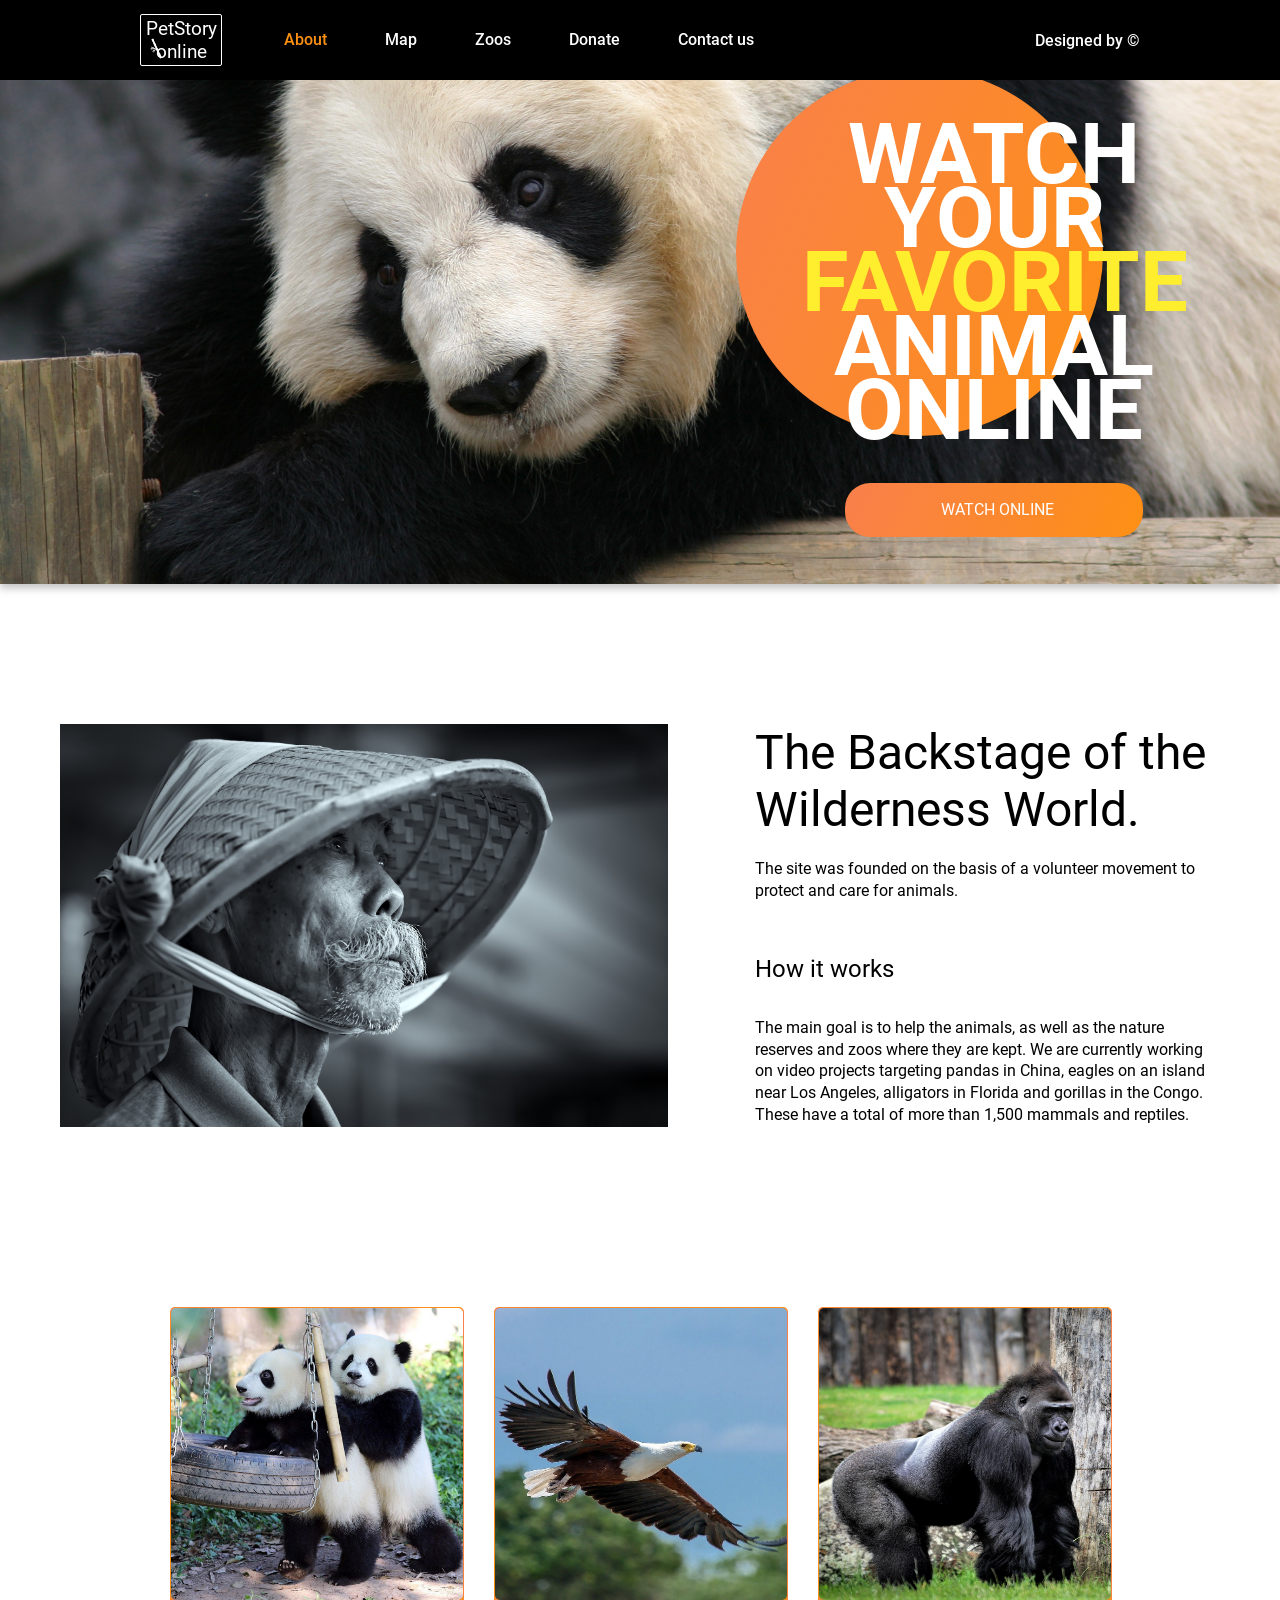
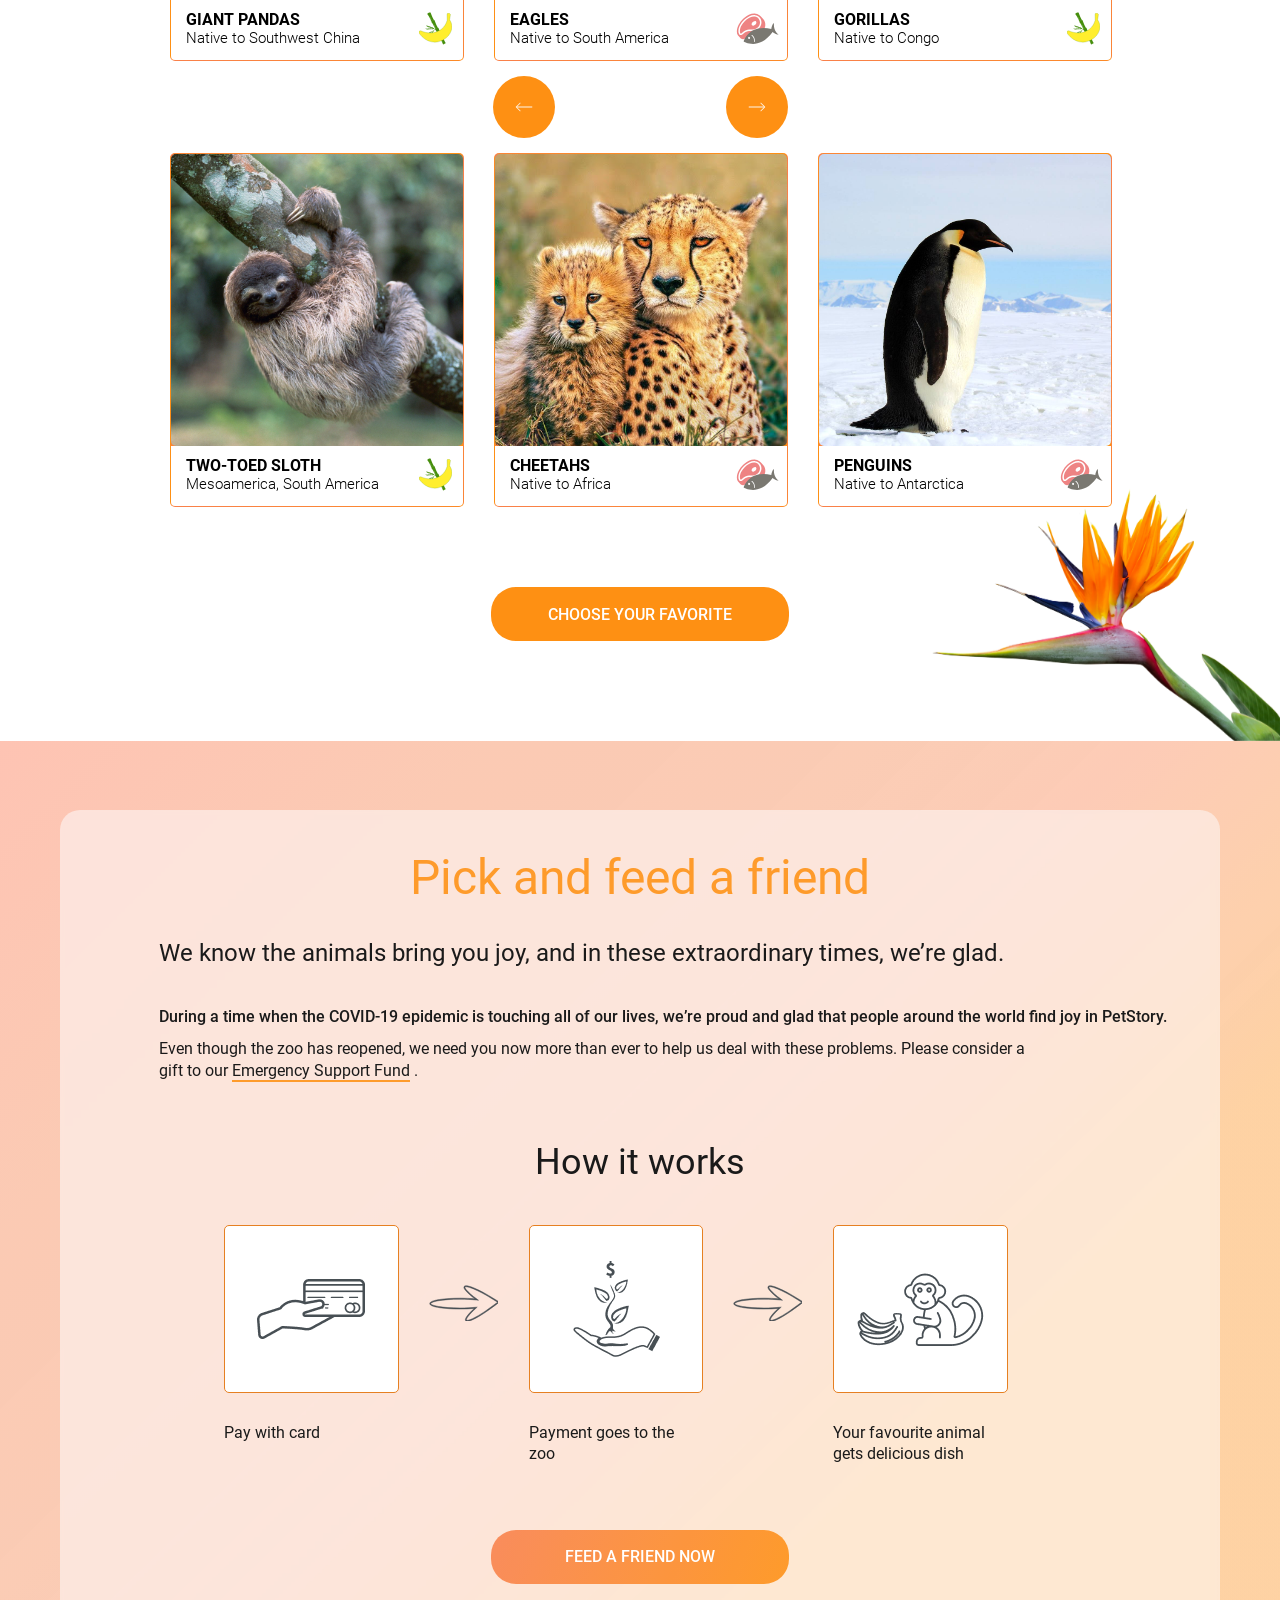
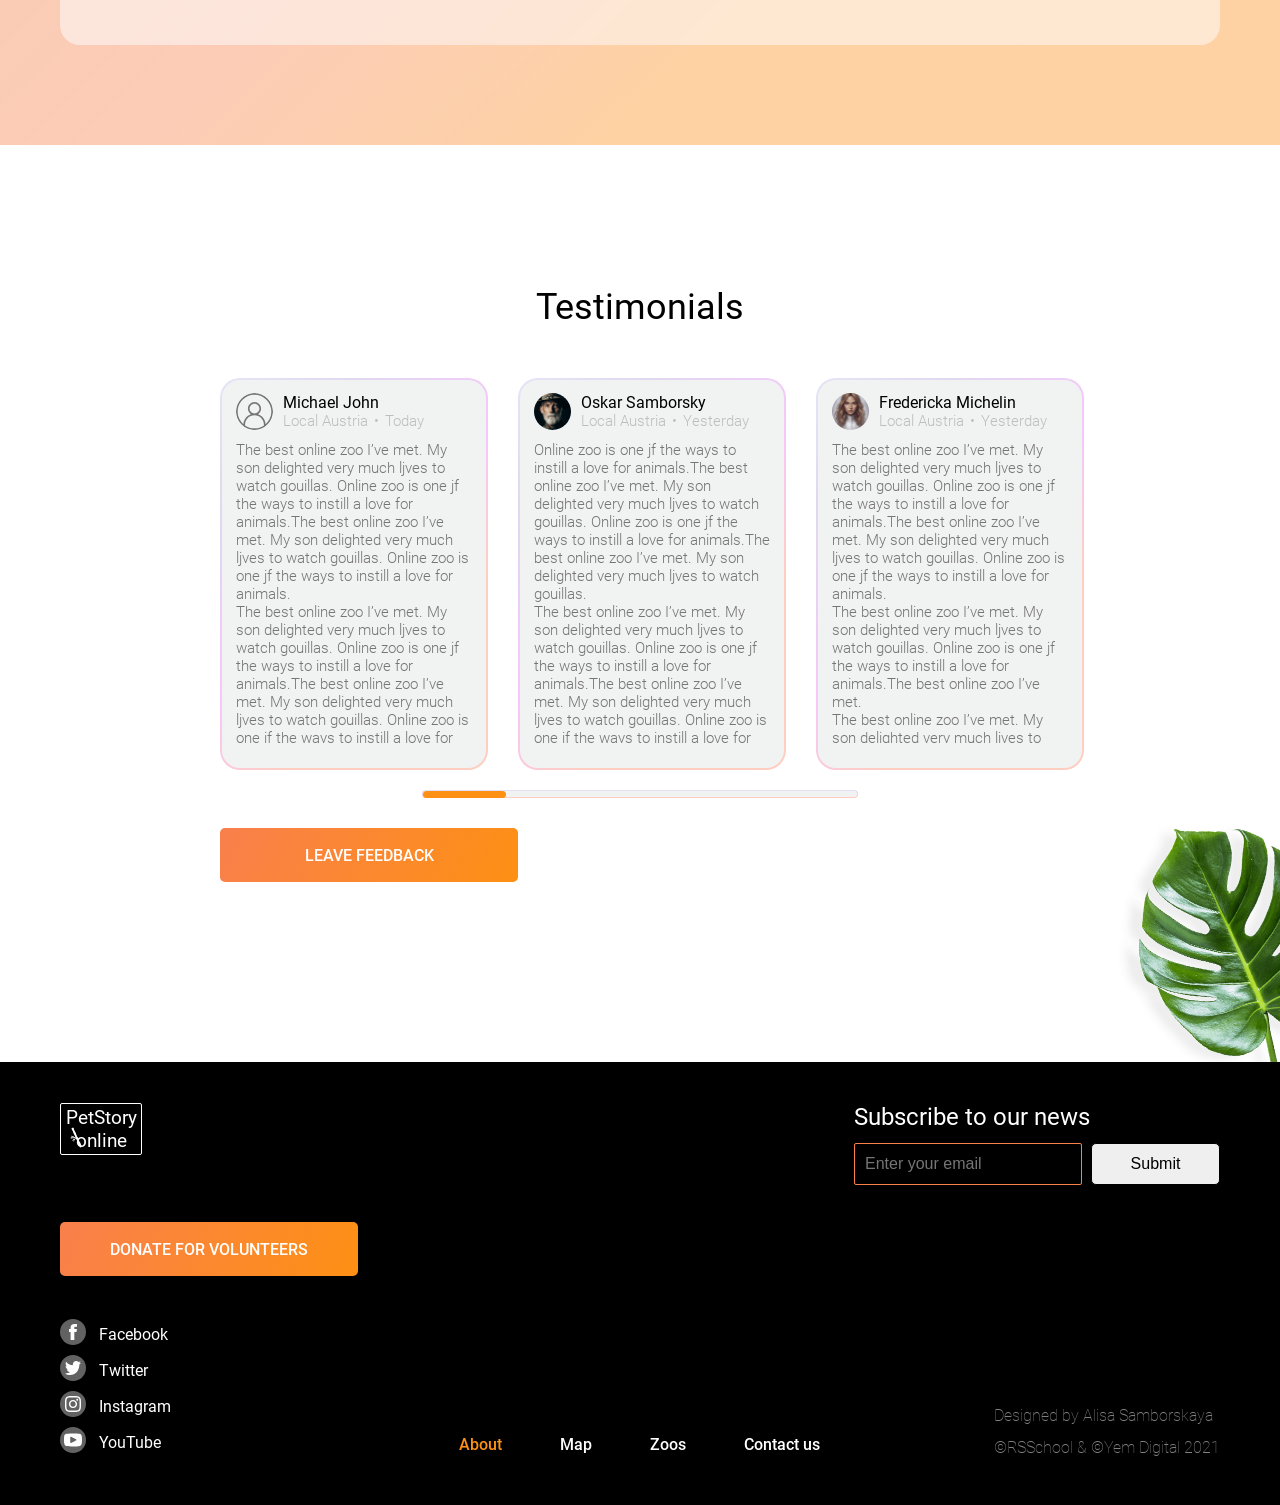
==== online-zoo/pages/main/index.html @ 1c26a684 "feat: add layout for width 320" ====
<!DOCTYPE html>
<html lang="en">
<head>
    <meta charset="UTF-8">
    <meta http-equiv="X-UA-Compatible" content="IE=edge">
    <meta name="viewport" content="width=device-width, initial-scale=1.0">
    <title>Online Zoo</title>
    <link href="style.css" rel="stylesheet">
    <link rel="icon" href="../../assets/icons/panda_icon.png">
</head>
<body>
    <header class="header">
        <div class="nav-wrapper">
            <a href="../../pages/main/index.html" class="logo header-logo">
                <h1 class="logo-text header-logo-text">PetStory online</h1>
                <img class="logo-bamboo header-logo-bamboo" src="../../assets/icons/bamboo.svg" alt="Bamboo">
            </a>
            <nav class="nav">
                <ul class="nav-list">
                    <li><a href="#" class="nav-link active-link">About</a></li>
                    <li><a href="#map" class="nav-link">Map</a></li>
                    <li><a href="#zoos" class="nav-link">Zoos</a></li>
                    <li><a href="../donate/index.html" class="nav-link">Donate</a></li>
                    <li><a href="#contacts" class="nav-link">Contact us</a></li>
                </ul>
            </nav>
        </div>
        <div class="burger-menu-button">
            <span></span>
        </div>
        <a href="https://www.figma.com/file/jfEFwkXVj1WRq7sUHDr8os/PetStory-online" target="_blank" class="header-credits">Designed by ©</a>
    </header>
    <main class="main">
        <section class="watch-block">
            <div class="watch-wrapper">
                <div class="orange-circle"></div>
                <h2 class="watch-title">Watch your <span>favorite</span> animal online</h2>
                <button class="watch-button">Watch online</button>
            </div>
        </section>
        <section class="backstage" id="backstage">
            <div class="backstage-wrapper">
                <div class="backstage-image"></div>
                <div class="backstage-text">
                    <h3 class="backstage-title">The Backstage of the Wilderness World.</h3>
                    <div class="backstage-title-description">The site was founded on the basis of a volunteer movement to protect and care for animals.</div>
                    <div class="backstage-subtitle">How it works</div>
                    <div class="backstage-description">The main goal is to help the animals, as well as the nature reserves and zoos where they are kept. We are currently working on video projects targeting pandas in China, eagles on an island near Los Angeles, alligators in Florida and gorillas in the Congo. These have a total of more than 1,500 mammals and reptiles.</div>
                </div>
            </div>
            <div class="flower-top"></div>
        </section>
        <section class="pets" id="zoos">
            <div class="flower-left"></div>
            <div class="flower-right"></div>
            <div class="pets-cards-wrapper">
                <div class="slider-buttons">
                    <button class="slider-button button-left">
                        <img src="../../assets/icons/arrow_left.svg" alt="left arrow">
                    </button>
                    <button class="slider-button button-right">
                        <img src="../../assets/icons/arrow_right.svg" alt="right arrow">
                    </button>
                </div>
                <div class="pets-cards-block">
                    <div class="pets-cards-row first-row">
                        <div class="pet-card pandas">
                            <div class="pet-photo"></div>
                            <div class="pet-text">
                                <div class="pet-title">Giant Pandas</div>
                                <div class="pet-destination">Native to Southwest China</div>
                                <div class="pet-icon"></div>
                            </div>
                        </div>
                        <div class="pet-card eagles">
                            <div class="pet-photo"></div>
                            <div class="pet-text">
                                <div class="pet-title">Eagles</div>
                                <div class="pet-destination">Native to South America</div>
                                <div class="pet-icon"></div>
                            </div>
                        </div>
                        <div class="pet-card gorilla">
                            <div class="pet-photo"></div>
                            <div class="pet-text">
                                <div class="pet-title">Gorillas</div>
                                <div class="pet-destination">Native to Congo</div>
                                <div class="pet-icon"></div>
                            </div>
                        </div>
                        <div class="pet-card alligators">
                            <div class="pet-photo"></div>
                            <div class="pet-text">
                                <div class="pet-title">Alligators</div>
                                <div class="pet-destination">
                                    <p class="alligator-first-text">Native to Southeastern U. S.</p>
                                    <p class="alligator-second-text">Native to Southeastern United States</p>
                                </div>
                                <div class="pet-icon"></div>
                            </div>
                        </div>
                    </div>
                    <div class="pets-cards-row second-row">
                        <div class="pet-card sloth">
                            <div class="pet-photo"></div>
                            <div class="pet-text">
                                <div class="pet-title">Two-toed Sloth</div>
                                <div class="pet-destination">Mesoamerica, South America</div>
                                <div class="pet-icon"></div>
                            </div>
                        </div>
                        <div class="pet-card cheetahs">
                            <div class="pet-photo"></div>
                            <div class="pet-text">
                                <div class="pet-title">Cheetahs</div>
                                <div class="pet-destination">Native to Africa</div>
                                <div class="pet-icon"></div>
                            </div>
                        </div>
                        <div class="pet-card penguins">
                            <div class="pet-photo"></div>
                            <div class="pet-text">
                                <div class="pet-title">Penguins</div>
                                <div class="pet-destination">Native to Antarctica</div>
                                <div class="pet-icon"></div>
                            </div>
                        </div>
                        <div class="pet-card gorillas">
                            <div class="pet-photo"></div>
                            <div class="pet-text">
                                <div class="pet-title">Gorillas</div>
                                <div class="pet-destination">Native to Congo</div>
                                <div class="pet-icon"></div>
                            </div>
                        </div>
                    </div>
                </div>
            </div>
            <button class="choose-button">Choose your favorite</button>
        </section>
        <section class="donations" id="donate">
            <div class="donations-wrapper">
                <h3 class="donations-title">Pick and feed a friend</h3>
                <div class="donations-text-1">We know the animals bring you joy, and in these extraordinary times, we’re glad.</div>
                <div class="donations-text-2">During a time when the COVID-19 epidemic is touching all of our lives, we’re proud and glad that people around the world find joy in PetStory.</div>
                <div class="donations-text-3">Even though the zoo has reopened, we need you now more than ever to help us deal with these problems. Please consider a gift to our <a href="../donate/index.html" class="donations-link">Emergency Support Fund</a> .</div>
                <div class="how-it-works">
                    <div class="how-it-works-title">How it works</div>
                    <div class="paying-block">
                        <div class="paying-card">
                            <div class="paying-card-image">
                                <img src="../../assets/icons/pay.png" alt="Payment with card">
                            </div>
                            <div class="paying-card-text">Pay with card</div>
                        </div>
                        <div class="arrow"></div>
                        <div class="paying-card">
                            <div class="paying-card-image">
                                <img src="../../assets/icons/zoo.png" alt="Payment to the zoo">
                            </div>
                            <div class="paying-card-text">Payment goes to the zoo</div>
                        </div>
                        <div class="arrow"></div>
                        <div class="paying-card">
                            <div class="paying-card-image">
                                <img src="../../assets/icons/monkey.png" alt="Getting food">
                            </div>
                            <div class="paying-card-text">Your favourite animal gets delicious dish</div>
                        </div>
                    </div>
                </div>
                <form action="../donate/index.html">
                    <button class="feed-button">Feed a friend now</button>
                </form>
            </div>
        </section>
        <section class="testimonials">
            <h3 class="testimonials-title">Testimonials</h3>
            <div class="testimonials-wrapper">
                <div class="testimonials-cards-wrapper">
                    <div class="testimonial-card one">
                        <div class="testimonial-inner-card">
                            <div class="testimonial-info">
                                <div class="testimonial-avatar"></div>
                                <div class="testimonial-description">
                                    <div class="testimonial-name">Michael John</div>
                                    <div class="testimonial-circs">
                                        <div class="testimonial-location">Local Austria</div>
                                        <div class="testimonial-separator">•</div>
                                        <div class="testimonial-time">Today</div>
                                    </div>
                                </div>
                            </div>
                            <div class="testimonial-feedback">
                                <p>The best online zoo I’ve met. My son delighted very much ljves to watch gouillas. Online zoo is one jf the ways to instill a love for animals.The best online zoo I’ve met. My son delighted very much ljves to watch gouillas. Online zoo is one jf the ways to instill a love for animals.</p>
                                <p>The best online zoo I’ve met. My son delighted very much ljves to watch gouillas. Online zoo is one jf the ways to instill a love for animals.The best online zoo I’ve met. My son delighted very much ljves to watch gouillas. Online zoo is one jf the ways to instill a love for animals.</p>
                            </div>
                        </div>
                    </div>
                    <div class="testimonial-card two">
                        <div class="testimonial-inner-card">
                            <div class="testimonial-info">
                                <div class="testimonial-avatar"></div>
                                <div class="testimonial-description">
                                    <div class="testimonial-name">Oskar Samborsky</div>
                                    <div class="testimonial-circs">
                                        <div class="testimonial-location">Local Austria</div>
                                        <div class="testimonial-separator">•</div>
                                        <div class="testimonial-time">Yesterday</div>
                                    </div>
                                </div>
                            </div>
                            <div class="testimonial-feedback">
                                <p>Online zoo is one jf the ways to instill a love for animals.The best online zoo I’ve met. My son delighted very much ljves to watch gouillas. Online zoo is one jf the ways to instill a love for animals.The best online zoo I’ve met. My son delighted very much ljves to watch gouillas.</p>
                                <p>The best online zoo I’ve met. My son delighted very much ljves to watch gouillas. Online zoo is one jf the ways to instill a love for animals.The best online zoo I’ve met. My son delighted very much ljves to watch gouillas. Online zoo is one jf the ways to instill a love for animals.</p>
                                <p>The best online zoo I’ve met. My son delighted very much ljves to watch gouillas. Online zoo is one jf the ways to instill a love for animals.The best online zoo I’ve met. My son delighted very much ljves to watch gouillas. Online zoo is one jf the ways to instill a love for animals.</p>
                            </div>
                        </div>
                    </div>
                    <div class="testimonial-card three">
                        <div class="testimonial-inner-card">
                            <div class="testimonial-info">
                                <div class="testimonial-avatar"></div>
                                <div class="testimonial-description">
                                    <div class="testimonial-name">Fredericka Michelin</div>
                                    <div class="testimonial-circs">
                                        <div class="testimonial-location">Local Austria</div>
                                        <div class="testimonial-separator">•</div>
                                        <div class="testimonial-time">Yesterday</div>
                                    </div>
                                </div>
                            </div>
                            <div class="testimonial-feedback">
                                <p>The best online zoo I’ve met. My son delighted very much ljves to watch gouillas. Online zoo is one jf the ways to instill a love for animals.The best online zoo I’ve met. My son delighted very much ljves to watch gouillas. Online zoo is one jf the ways to instill a love for animals.</p>
                                <p>The best online zoo I’ve met. My son delighted very much ljves to watch gouillas. Online zoo is one jf the ways to instill a love for animals.The best online zoo I’ve met.</p>
                                <p>The best online zoo I’ve met. My son delighted very much ljves to watch gouillas. Online zoo is one jf the ways to instill a love for animals.The best online zoo I’ve met. My son delighted very much ljves to watch gouillas. Online zoo is one jf the ways to instill a love for animals.</p>
                            </div>
                        </div>
                    </div>
                    <div class="testimonial-card four">
                        <div class="testimonial-inner-card">
                            <div class="testimonial-info">
                                <div class="testimonial-avatar"></div>
                                <div class="testimonial-description">
                                    <div class="testimonial-name">Mila Riksha</div>
                                    <div class="testimonial-circs">
                                        <div class="testimonial-location">Local Austria</div>
                                        <div class="testimonial-separator">•</div>
                                        <div class="testimonial-time">Yesterday</div>
                                    </div>
                                </div>
                            </div>
                            <div class="testimonial-feedback">
                                <p>My son delighted very much ljves to watch gouillas. Online zoo is one jf the ways to instill a love for animals.The best online zoo I’ve met. My son delighted very much ljves to watch gouillas. Online zoo is one jf the ways to instill a love for animals.The best online zoo I’ve met. My son delighted very much ljves to watch gouillas. Online zoo is one jf the ways to instill a love for animals.The best online zoo I’ve met. My son delighted very much ljves to watch gouillas.</p>
                                <p>The best online zoo I’ve met. My son delighted very much ljves to watch gouillas. Online zoo is one jf the ways to instill a love for animals.The best online zoo I’ve met. My son delighted very much ljves to watch gouillas. Online zoo is one jf the ways to instill a love for animals.</p>
                            </div>
                        </div>
                    </div>
                    <div class="testimonial-card five">
                        <div class="testimonial-inner-card">
                            <div class="testimonial-info">
                                <div class="testimonial-avatar"></div>
                                <div class="testimonial-description">
                                    <div class="testimonial-name">Fredericka Michelin</div>
                                    <div class="testimonial-circs">
                                        <div class="testimonial-location">Local Austria</div>
                                        <div class="testimonial-separator">•</div>
                                        <div class="testimonial-time">Yesterday</div>
                                    </div>
                                </div>
                            </div>
                            <div class="testimonial-feedback">
                                <p> My son delighted very much ljves to watch gouillas. Online zoo is one jf the ways to instill a love for animals.The best online zoo I’ve met. My son delighted very much ljves to watch gouillas. Online zoo is one jf the ways to instill a love for animals.The best online zoo I’ve met.</p>
                                <p>The best online zoo I’ve met. My son delighted very much ljves to watch gouillas. Online zoo is one jf the ways to instill a love for animals.The best online zoo I’ve met. My son delighted very much ljves to watch gouillas. Online zoo is one jf the ways to instill a love for animals.</p>
                            </div>
                        </div>
                    </div>
                    <div class="testimonial-card six">
                        <div class="testimonial-inner-card">
                            <div class="testimonial-info">
                                <div class="testimonial-avatar"></div>
                                <div class="testimonial-description">
                                    <div class="testimonial-name">Oska Samborska</div>
                                    <div class="testimonial-circs">
                                        <div class="testimonial-location">Local Austria</div>
                                        <div class="testimonial-separator">•</div>
                                        <div class="testimonial-time">Yesterday</div>
                                    </div>
                                </div>
                            </div>
                            <div class="testimonial-feedback">
                                <p>Online zoo is one jf the ways to instill a love for animals.The best online zoo I’ve met. My son delighted very much ljves to watch gouillas. Online zoo is one jf the ways to instill a love for animals.The best online zoo I’ve met. My son delighted very much ljves to watch gouillas.</p>
                                <p>The best online zoo I’ve met. My son delighted very much ljves to watch gouillas. Online zoo is one jf the ways to instill a love for animals.The best online zoo I’ve met. My son delighted very much ljves to watch gouillas. Online zoo is one jf the ways to instill a love for animals.</p>
                            </div>
                        </div>
                    </div>
                </div>
                <div class="testimonials-slider">
                    <input class="input-range" type="range" value="0">                    
                </div>
                <button class="feedback-button">Leave feedback</button>
            </div>
            <div class="flower-bottom"></div>
        </section>
    </main>
    <footer class="footer">
        <div class="footer-wrapper">
            <a href="../../pages/main/index.html" class="logo">
                <div class="logo-text">PetStory online</div>
                <img class="logo-bamboo" src="../../assets/icons/bamboo.svg" alt="Bamboo">
            </a>
            <div class="subscription">
                <div class="subscription-wrapper">
                    <div class="subscription-title">Subscribe to our news</div>
                    <div class="subscription-input">
                        <form>
                            <input type="email" id="email" name="email" placeholder="Enter your email">
                            <button class="submit-button">Submit</button>
                        </form>
                    </div>
                </div>
            </div>
            <div class="donation-block">
                <form action="../donate/index.html">
                    <button class="donation-button">Donate for volunteers</button>
                </form>
            </div>
            <div class="social-media">
                <ul class="social-media-list">
                    <li class="social-media-item">
                        <a class="social-media-link" href="https://www.facebook.com/RollingScopesSchool/" target="_blank">
                            <div class="social-media-icon">
                                <img src="../../assets/icons/Fill-211.svg" alt="Facebook icon" width="16" height="16" />
                            </div>
                            <p>Facebook</p>
                        </a>
                    </li>
                    <li class="social-media-item">
                        <a class="social-media-link" href="https://twitter.com/rollingscopes/" target="_blank">
                            <div class="social-media-icon">
                                <img src="../../assets/icons/Fill-172.svg" alt="Twitter icon" width="16" height="16" />
                            </div>
                            <p>Twitter</p>
                        </a>
                    </li>
                    <li class="social-media-item">
                        <a class="social-media-link" href="https://www.instagram.com/rsschool_news/" target="_blank">
                            <div class="social-media-icon">
                                <img src="../../assets/icons/Fill-166.svg" alt="Instagram icon" width="16" height="16" />
                            </div>
                            <p>Instagram</p>
                        </a>
                    </li>
                    <li class="social-media-item">
                        <a class="social-media-link" href="https://www.youtube.com/RollingScopesSchool/" target="_blank">
                            <div class="social-media-icon">
                                <img src="../../assets/icons/Fill-213.svg" alt="Youtube icon" width="18" height="18" />
                            </div>
                            <p>YouTube</p>
                        </a>
                    </li>
                  </ul>
            </div>
            <div class="footer-navigation" id="contacts">
                <nav class="nav footer-nav">
                    <ul class="nav-list">
                        <li><a href="#" class="nav-link active-link">About</a></li>
                        <li><a href="#map" class="nav-link">Map</a></li>
                        <li><a href="#zoos" class="nav-link">Zoos</a></li>
                        <li><a href="#contacts" class="nav-link">Contact us</a></li>
                    </ul>
                </nav>
                <div class="credits">
                    <a href="https://www.figma.com/file/jfEFwkXVj1WRq7sUHDr8os/PetStory-online" target="_blank" class="credits-link">
                        <p class="credits-text">Designed by Alisa Samborskaya</p>
                        <p class="credits-text">©RSSchool & ©Yem Digital 2021</p>
                    </a>
                </div>
            </div>
        </div>
    </footer>
    <script src="script.js"></script>
</body>
</html>
---- online-zoo/pages/main/style.css ----
* {
    box-sizing: border-box;
    scroll-behavior: smooth;
}

@font-face {
    font-family: "RobotoThin"; 
    src: url("../../assets/fonts/Roboto-Thin.ttf") format("truetype"); 
    font-style: normal; 
    font-weight: 100; 
} 

@font-face {
    font-family: "RobotoLight"; 
    src: url("../../assets/fonts/Roboto-Light.ttf") format("truetype"); 
    font-style: normal; 
    font-weight: 300; 
} 

@font-face {
    font-family: "Roboto"; 
    src: url("../../assets/fonts/Roboto-Regular.ttf") format("truetype"); 
    font-style: normal; 
    font-weight: 400; 
} 

@font-face {
    font-family: "RobotoMedium"; 
    src: url("../../assets/fonts/Roboto-Medium.ttf") format("truetype"); 
    font-style: normal; 
    font-weight: 500; 
} 

@font-face {
    font-family: "RobotoBold"; 
    src: url("../../assets/fonts/Roboto-Bold.ttf") format("truetype"); 
    font-style: normal; 
    font-weight: 700; 
} 

body {
    margin: 0 auto;
    font-family: "RobotoMedium", sans-serif;
    font-weight: 500; 
    font-size: 16px;
}

.header {
    display: flex;
    justify-content: space-around;
    align-items: center;
    width: 100%;
    height: 80px;
    position: absolute; 
    color: white;
    background-color: black;
    z-index: 100;   
}

.burger-menu-button {
    display: none;
}

.nav-wrapper {
    display: flex;
}

.logo {
    display: flex;
    align-items: center;
    position: relative;
    width: 82px;
    height: 52px;
    margin-right: 22px;
    text-decoration: none;
    background-color: transparent;
    border: solid white 1px;
    border-radius: 2px;
    cursor: pointer;
}

.logo-text {
    font-family: "Roboto", sans-serif;
    font-weight: 400;
    font-size: 19px;
    text-align: center;
    color: white;
    word-wrap: break-word;
}

.logo-bamboo {
    position: absolute;
    bottom: 6.2px;
    left: 8.5px;
}

.nav-list {
    display: flex;
    flex-direction: row;
    gap: 58px;
    list-style: none;
}

.nav-link {
    color: white;
    text-decoration: none;
    transition: 0.2s;
}

.active-link {
    color: #FE9013;
}

.nav-link:hover {
    color: #FE9013;
    cursor: pointer;
}

.nav-link:active {
    color: #4B9200;
}

.header-credits {
    color: white;
    text-decoration: none;
}

.header-credits:hover {
    color: #FE9013;
}

.header-credits:active {
    color: #4B9200;
}

.main {
    display: flex;
    flex-direction: column;
}

.watch-block {
    display: flex;
    justify-content: flex-end;
    position: relative;
    width: 100%;
    max-height:780px;
    height: 58.4vw;
    background-image: url('../../assets/images/Giant\ Panda.jfif');
    background-repeat: no-repeat;
    background-size: cover;
    background-position: center;
    filter: drop-shadow(0px 4px 4px rgba(0, 0, 0, 0.25));
}

.watch-wrapper {
    display: flex;
    flex-direction: column;
    align-items: center;
    position: relative;
    width: 500px;
    margin: 166px 220px 0 166px;
}

.orange-circle {
    background: linear-gradient(113.96deg, #F9804B 1.49%, #FE9013 101.44%);
    border-radius: 50%;
    position: absolute;
    top: -74px;
    left: -74px;
    width: 465px;
    height: 465px;
}

.watch-title {
    display: flex;
    flex-wrap: wrap;
    width: 500px;
    height: 400px;
    margin: 0;
    margin-bottom: 60px;
    color: white;
    font-family: "RobotoBold";
    font-size: 106.496px;
    font-weight: 700;
    text-align: center;
    line-height: 75%;
    text-transform: uppercase;
    z-index: 10;
}

.watch-title span {
    color: #FFEE2E;
    transform: translateX(10px);
}

.watch-button {
    display: flex;
    padding-left: 96px;
    align-items: center;
    width: 298px;
    height: 54px;
    background-color: #E47209;
    background-image: linear-gradient(113.96deg, #F9804B 1.49%, #FE9013 101.44%);
    border-radius: 25px;
    border: none;
    font-family: "Roboto", sans-serif;
    font-weight: 400;
    font-size: 16px;
    line-height: 22.4px;
    color: white;
    font-size: 16px;
    text-transform: uppercase;
    transition: 0.2s;
}

.watch-button:hover {
    background: #E47209;
    transform: scale(1.03);
    cursor: pointer;
}

.watch-button:active {
    background: #4B9200;
    transform: scale(1.0);
}

.backstage {
    position: relative;
    width: 100%;
    overflow-x: hidden;
}

.backstage-wrapper {
    max-width: 1160px;
    width: 100%;
    height: 403px;
    display: flex;
    flex-direction: row;
    justify-content: center;
    align-items: center;
    position: relative;
    margin: 0 auto;
    margin-top: 140px;
    margin-bottom: 170px;
}

.backstage-image {
    display: flex;
    width: 52.45%;
    height: 100%;
    background-image: url('../../assets/images/bamboo-cap.jfif');
    background-repeat: no-repeat;
    background-size: cover;
}

.backstage-text {
    width: 47.55%;
    height: 100%;
    padding-left: 87px;
    font-family: "Roboto", sans-serif;
}

.backstage-title {
    font-family: "Roboto", sans-serif;
    font-weight: 400;
    font-size: 48px;
    margin-top: 0;
    margin-bottom: 20px;
}

.backstage-subtitle {
    font-size: 24px;
    margin-bottom: 34px;
}

.backstage-title-description {
    margin-bottom: 54px;
    line-height: 135%;
}

.backstage-description {
    line-height: 135%;
}

.flower-top {
    width: 293px;
    height: 605px;
    position: absolute;
    top: 12px;
    right: -92px;
    background-image: url('../../assets/images/flower_foto1.png');
    background-repeat: no-repeat;
    background-size: cover;
    z-index: -10;
    filter: drop-shadow(0px 4px 4px rgba(0, 0, 0, 0.25));
}

.pets {
    position: relative;
    width: 100%;
    overflow: hidden;
}

.pets-cards-wrapper {
    position: relative;
    width: 1320px;
    margin: 0 auto;
    margin-bottom: 70px;
}

.pets-cards-block {
    display: flex;
    flex-direction: column;
    width: 100%;
    max-width: 1180px;
    margin: 0 auto;
    height: 892px;
    gap: 20px;
    padding: 10px;
    overflow-x: hidden;
}

.pets-cards-row {
    display: flex;
    flex-direction: row;
    flex-wrap: nowrap;
    width: 1554px;
    gap: 30px;
}

.pet-card {
    position: relative;
    width: 366px;
    height: 426px;
    border-radius: 5px;
    border: 1px solid transparent;
    background: linear-gradient(113.96deg, #F9804B 0%, #FE9013 100%);
    cursor: pointer;
}

.pet-photo {
    width: 100%;
    height: 86%;
    border-radius: 5px;
    transition: 0.2s;
}

.pets-cards-row:nth-of-type(1) > .pet-card:nth-of-type(1) > .pet-photo {
    background-image: url('../../assets/images/pandas.jfif');
    background-repeat: no-repeat;
    background-position: center;
    background-size: cover;
}

.pets-cards-row:nth-of-type(1) > .pet-card:nth-of-type(2) > .pet-photo {
    background-image: url('../../assets/images/eagles.jfif');
    background-repeat: no-repeat;
    background-position: 23.5%;
    background-size: 177% 100%;
}

.pets-cards-row:nth-of-type(1) > .pet-card:nth-of-type(3) > .pet-photo {
    background-image: url('../../assets/images/gorillas_1.jfif');
    background-repeat: no-repeat;
    background-position: 24%;
    background-size: 167% 100%;
}

.pets-cards-row:nth-of-type(1) > .pet-card:nth-of-type(4) > .pet-photo {
    background-image: url('../../assets/images/alligators.jfif');
    background-repeat: no-repeat;
    background-position: 100% 33%;
    background-size: cover;
}

.pets-cards-row:nth-of-type(2) > .pet-card:nth-of-type(1) > .pet-photo {
    background-image: url('../../assets/images/sloth.jfif');
    background-repeat: no-repeat;
    background-position: center;
    background-size: cover;
}

.pets-cards-row:nth-of-type(2) > .pet-card:nth-of-type(2) > .pet-photo {
    background-image: url('../../assets/images/cheetahs.jfif');
    background-repeat: no-repeat;
    background-position: center;
    background-size: cover;
}

.pets-cards-row:nth-of-type(2) > .pet-card:nth-of-type(3) > .pet-photo {
    background-image: url('../../assets/images/penguins.jfif');
    background-repeat: no-repeat;
    background-position: center;
    background-size: cover;
}

.pets-cards-row:nth-of-type(2) > .pet-card:nth-of-type(4) > .pet-photo {
    background-image: url('../../assets/images/gorillas_2.jfif');
    background-repeat: no-repeat;
    background-position: center;
    background-size: cover;
}

.pet-text {
    width: 100%;
    height: 14%;
    background-color: white;
    border-radius: 0 0 4px 4px;
    padding: 10px 10px 10px 15px;
}

.pet-title {
    font-family: "RobotoBold";
    text-transform: uppercase;
    transition: 0.2s;
}

.pet-destination {
    font-family: "RobotoLight";
    font-size: 15px;
    transition: 0.2s;
}

.pet-destination p {
    margin: 0;
}

.alligator-second-text {
    display: none;
}

.text-hover {
    color: white;
    transform: translateY(-70px);
    font-size: 22px;
}

.icon-hover {
    transform: translateY(-55px);
}

.card-transform {
    border-radius: 5px;
    transform: scale(1.06);
    filter: brightness(50%);
}

.pandas > .pet-text > .pet-icon,
.gorilla > .pet-text > .pet-icon,
.sloth > .pet-text > .pet-icon,
.gorillas > .pet-text > .pet-icon {
    position: absolute;
    width: 40px;
    height: 40px;
    bottom: 12px;
    right: 8px;
    background: url('../../assets/icons/banana_icon.svg') no-repeat center, url('../../assets/icons/bamboo_icon.svg') no-repeat center;
    transition: 0.2s;
}

.eagles > .pet-text > .pet-icon,
.alligators > .pet-text > .pet-icon,
.cheetahs > .pet-text > .pet-icon,
.penguins > .pet-text > .pet-icon {
    position: absolute;
    width: 48px;
    height: 38px;
    bottom: 12px;
    right: 8px;
    background: url('../../assets/icons/fish_icon.svg') no-repeat 100% 75%, url('../../assets/icons/steak_icon.svg') no-repeat 30% 30%;
    transition: 0.2s;
}

.slider-buttons {
    display: flex;
    justify-content: center;
    align-items: center;
    position: absolute;
    width: 100%;
    height: 100%;
}

.slider-button {
    width: 62px;
    height: 62px;
    background-color: #FE9013;
    border-radius: 50%;
    border: none;
    cursor: pointer;
    transition: 0.2s;
}

.button-left {
    position: absolute;
    left: 0px;
}

.button-right {
    position: absolute;
    right: 0px;
}

.button-left img,
.button-right img {
    fill: white;
}

.slider-button:hover {
    background: #E47209;
    transform: scale(1.03);
    cursor: pointer;
}

.slider-button:active {
    background: #4B9200;
    transform: scale(1.0);
}

.flower-left {
    width: 880px;
    height: 460px;
    position: absolute;
    bottom: 0;
    left: -587px;
    background-image: url('../../assets/images/flower_foto2.png');
    background-repeat: no-repeat;
    background-size: cover;
    z-index: -10;
}

.flower-right {
    width: 368px;
    height: 275px;
    position: absolute;
    bottom: 0;
    right: 0;
    background-image: url('../../assets/images/2771deaf5a5f17d82ccbd9f5105b7ffe.png');
    background-repeat: no-repeat;
    background-size: cover;
    transform: rotateY(180deg);
    z-index: -10;
}

.choose-button,
.feed-button {
    display: flex;
    justify-content: center;
    align-items: center;
    width: 298px;
    height: 54px;
    margin: auto;
    margin-bottom: 100px;
    background-color: #FE9013;
    border-radius: 25px;
    border: none;
    color: white;
    font-family: "RobotoMedium", sans-serif;
    font-size: 16px;
    text-transform: uppercase;
    transition: 0.2s;
}

.choose-button:hover,
.feed-button:hover,
.feedback-button:hover,
.donation-button:hover {
    background: #E47209;
    transform: scale(1.03);
    cursor: pointer;
}

.choose-button:active,
.feed-button:active,
.feedback-button:active,
.donation-button:active {
    background: #4B9200;
    transform: scale(1.0);
}

.donations {
    display: flex;
    justify-content: center;
    width: 100%;
    margin: 0 auto;
    margin-bottom: 141px;
    background: linear-gradient(315.75deg, rgba(254, 210, 144, 0.7) 30.06%, #FEBDAB 100.95%, rgba(254, 210, 144, 0.7) 106.36%), linear-gradient(315.75deg, rgba(254, 189, 171, 0.74) 30.06%, rgba(243, 169, 248, 0.66) 50.74%, #E0D8F0 80.49%, #EAF7FE 127.9%, #EAF7FE 149.54%), linear-gradient(315.75deg, rgba(254, 189, 171, 0.74) 30.06%, rgba(243, 169, 248, 0.66) 50.74%, #E0D8F0 80.49%, #EAF7FE 127.9%, #EAF7FE 149.54%);
    opacity: 0.9;
}

.donations-wrapper {
    display: flex;
    flex-direction: column;
    justify-content: center;
    max-width: 1160px;
    width: 100%;
    height: 835px;
    margin: 69px 210px 100px 210px;
    padding-top: 37px;
    background: rgba(253, 253, 255, 0.52);
    backdrop-filter: blur(2px);
    border-radius: 20px;
    font-family: "Roboto", sans-serif;
}

.donations-title {
    font-family: "Roboto", sans-serif;
    font-weight: 400;
    font-size: 48px;
    color: #FE9013;
    margin-top: 0;
    margin-bottom: 32px;
    text-align: center;
    line-height: 120%;
}

.donations-text-1 {
    font-size: 24px;
    margin-bottom: 40px;
    padding-left: 99px;
    line-height: 120%;
}

.donations-text-2 {
    font-family: "RobotoMedium";
    font-weight: 500;
    font-size: 16px;
    line-height: 130%;
    margin-bottom: 10px;
    padding-left: 99px;
}

.donations-text-3 {
    font-size: 16px;
    margin-bottom: 60px;
    padding-right: 190px;
    padding-left: 99px;
    line-height: 135%;
}

.donations-link {
    text-decoration: none;
    color: black;
    border-bottom: 2px solid #FE9013;
    transition: 0.2s;
}

.donations-link:hover {
    color:#4B9200;
    border-bottom: 2px solid #4B9200;
}

.how-it-works {
    display: flex;
    flex-direction: column;
    align-items: center;
}

.how-it-works-title {
    font-size: 36px;
    margin-bottom: 42px;
}

.paying-block {
    display: flex;
    flex-direction: row;
    margin-bottom: 60px;
}

.paying-card {
    display: flex;
    flex-direction: column;
    width: 21%;
}

.paying-card-image {
    display: flex;
    justify-content: center;
    align-items: center;
    width: 100%;
    height: 168px;
    margin-bottom: 30px;
    background-color: white;
    border: 1px solid #E47209;
    border-radius: 5px;
}

.arrow {
    width: 69px;
    height: 36px;
    margin: 60px 31px 0 30px;
    background-image: url('../../assets/icons/arrow.svg');
    background-repeat: no-repeat;
}

.paying-card-text {
    line-height: 130%;
}

.feed-button {
    margin-top: 5px;
    margin-bottom: 59px;
    background-color: #E47209;
    background-image: linear-gradient(113.96deg, #F9804B 0%, #FE9013 100%);
}

.testimonials {
    display: flex;
    flex-direction: column;
    align-items: center;
    width: 100%;
    margin: 0 auto;
    position: relative;
    overflow: hidden;
}

.testimonials-title {
    font-family: "Roboto", sans-serif;
    font-weight: 400;
    font-size: 36px;
    margin-top: 0;
    margin-bottom: 38px;
}

.testimonials-wrapper {
    position: relative;
    width: 1180px;
    padding: 10px;
    overflow-x: hidden;
}

.testimonials-cards-wrapper {
    display: grid;
    grid-template-columns: repeat(6, 268px);
    grid-column-gap: 30px;
    width: 100%;
    max-width: 1160px;
    margin-bottom: 18px;
}

.testimonial-card {
    margin: auto;
    margin-top: 2px;
    width: 268px;
    height: 392px;
    padding: 13px 13px 17px 14px;
    background: linear-gradient(#F1F3F2, #F1F3F2) padding-box,
    linear-gradient(315.75deg, rgba(254, 189, 171, 0.74) 30.06%, rgba(243, 169, 248, 0.66) 50.74%, #E0D8F0 80.49%, #EAF7FE 127.9%, #EAF7FE 149.54%) border-box;
    border: 2px solid transparent;
    border-radius: 20px;
    font-family: "RobotoLight", sans-serif;
    font-size: 15px;
    font-weight: 300;
    overflow: hidden;
}

.testimonial-info {
    display: flex;
    flex-direction: row;
    margin-bottom: 11px;
}

.testimonial-description {
    display: flex;
    flex-direction: column;
}

.testimonial-circs {
    display: flex;
    flex-direction: row;
    gap: 6px;
}

.testimonial-avatar {
    width: 37px;
    height: 37px;
    border-radius: 50%;
    margin-right: 10px;
}

.testimonial-card:nth-of-type(1) > .testimonial-inner-card > .testimonial-info > .testimonial-avatar {
    background-image: url('../../assets/icons/avatar.svg');
}

.testimonial-card:nth-of-type(2) > .testimonial-inner-card > .testimonial-info > .testimonial-avatar {
    background-image: url('../../assets/images/Oskar_Samborsky.jfif');
    background-size: cover;
    background-position: 100% 15%;
}

.testimonial-card:nth-of-type(3) > .testimonial-inner-card > .testimonial-info > .testimonial-avatar,
.testimonial-card:nth-of-type(5) > .testimonial-inner-card > .testimonial-info > .testimonial-avatar {
    background-image: url('../../assets/images/Fredericka_Michelin.jfif');
    background-size: cover;
    background-position: 30%;
}

.testimonial-card:nth-of-type(4) > .testimonial-inner-card > .testimonial-info > .testimonial-avatar {
    background-image: url('../../assets/images/Mila_Riksha.jfif');
    background-size: cover;
}

.testimonial-card:nth-of-type(6) > .testimonial-inner-card > .testimonial-info > .testimonial-avatar {
    background-image: url('../../assets/images/Mila_Riksha.jfif');
    background-size: cover;
}

.testimonial-name {
    font-family: "Roboto", sans-serif;
    font-weight: 400;
    font-size: 16px;
}

.testimonial-location,
.testimonial-time,
.testimonial-separator {
    color: #BDBDBD;
}

.testimonial-feedback {
    height: 302px;
    color: #767474;
    overflow: hidden;
}

.testimonial-feedback p {
    margin: 0;
    line-height: 18px;
}

.testimonials-slider {
    display: flex;
    flex-direction: column;
    align-items: center;
    position: relative;
    margin-bottom: 28px;
}

.input-range {
    width: 52%;
    height: 8px;
    z-index: 100;
}

input[type=range] {
    background: transparent;
    -webkit-appearance: none;
}
  
input[type=range]:focus {
    outline: none; 
}
  
input[type=range]::-ms-track {
    cursor: pointer;
    background: transparent; 
    border-color: transparent;
    color: transparent;
}

input[type=range]::-webkit-slider-thumb {
    -webkit-appearance: none;
    width: 19.2%;
    height: 7px;
    border-radius: 5px;
    background-color:#FE9013;
    cursor: pointer;
    transition: 0.2s;
}

input[type=range]::-moz-range-thumb {
    width: 19.2%;
    height: 7px;
    border-radius: 5px;
    background-color:#FE9013;
    cursor: pointer;
    transition: 0.2s;
  }

input[type=range]::-webkit-slider-thumb:hover {
    transform: scale(1.06);
}

input[type=range]::-webkit-slider-runnable-track {
    width: 52%;
    height: 8px;
    cursor: pointer;
    background: linear-gradient(#F1F3F2, #F1F3F2) padding-box,
    linear-gradient(0deg, rgba(254, 189, 171, 0.74) 30.06%, rgba(243, 169, 248, 0.66) 50.74%, #E0D8F0 80.49%, #EAF7FE 127.9%, #EAF7FE 149.54%) border-box;
    border: 0.5px solid transparent;
    border-radius: 5px;
}

input[type=range]::-moz-range-track {
    width: 52%;
    height: 8px;
    cursor: pointer;
    border-radius: 5px;
    background: linear-gradient(#F1F3F2, #F1F3F2) padding-box,
    linear-gradient(0deg, rgba(254, 189, 171, 0.74) 30.06%, rgba(243, 169, 248, 0.66) 50.74%, #E0D8F0 80.49%, #EAF7FE 127.9%, #EAF7FE 149.54%) border-box;
    border: 0.5px solid transparent;
    border-radius: 5px;
}

.feedback-button,
.donation-button {
    display: flex;
    justify-content: center;
    align-items: center;
    width: 298px;
    height: 54px;
    margin-bottom: 170px;
    border: none;
    border-radius: 5px;
    color: white;
    background-color:#E47209;
    background-image: linear-gradient(113.96deg, #F9804B 1.49%, #FE9013 101.44%);
    font-family: "RobotoMedium", sans-serif;
    font-size: 16px;
    text-transform: uppercase;
    transition: 0.2s;    
}

.flower-bottom {
    width: 300px;
    height: 295.5px;
    position: absolute;
    bottom: -77px;
    right: -107px;
    background-image: url('../../assets/images/leaf.png');
    background-repeat: no-repeat;
    background-size: cover;
    transform: matrix(-0.86, -0.5, -0.5, 0.86, 0, 0);
    z-index: -10;
}

.footer {
    display: flex;
    justify-content: center;
    width: 100%;
    height: 443px;
    color: white;
    background-color: black;
}

.footer-wrapper {
    display: grid; 
    grid-template-columns: 1fr 2.23fr; 
    grid-template-rows: 1.5fr 1.3fr 2.5fr; 
    gap: 0px 0px; 
    grid-template-areas: 
      "logo subscription"
      "donation-block donation-block"
      "social-media footer-navigation";   
    width: 1160px;
    margin-top: 41px;
    margin-bottom: 30px;
}

.donation-block { grid-area: donation-block; }
.subscription { grid-area: subscription; }
.social-media { grid-area: social-media; }
.footer-navigation { grid-area: footer-navigation; }

.subscription {
    display: flex;
    justify-content: flex-end;
    font-family: "Roboto", sans-serif;
    margin-bottom: 37px;
}

.subscription-title {
    font-size: 24px;
    margin-bottom: 12px;
}

.subscription-wrapper {
    display: flex;
    flex-direction: column;
    justify-content: flex-start;
}

#email {
    width: 228px;
    height: 42px;
    margin-right: 5px;
    padding: 10px;
    font-size: 16px;
    color: #BDBDBD;
    background-color: black;
    border: 1px solid #F9804B;
    border-radius: 2px;
    outline: none;
    filter: drop-shadow(0px 4px 4px rgba(0, 0, 0, 0.25));
}

#email:focus {
    border: 1px solid #4B9200;
}

#email:invalid {
    border: 1px solid #D31414;
    color: #D31414;
}

.submit-button {
    width: 129px;
    height: 42px;
    font-size: 16px;
    color: black;
    border: 1px solid black;
    border-radius: 5px;
    cursor: pointer;
}

.submit-button:hover {
    transform: scale(1.05);
}
.submit-button:active {
    color: #4B9200;
    border: 1px solid #4B9200;
    transform: scale(1);
}

#email:invalid ~ .submit-button:active {
    color: #D31414;
    border: 1px solid #D31414;
    transform: scale(1);
}

.donation-button {
    margin-bottom: 0;
}

.social-media {
    display: flex;
    justify-content: flex-start;
    align-items: flex-start;
    margin-top: 10px;
}

.social-media-list {
    display: flex;
    flex-direction: column;
    margin: 0;
    padding: 0;
    font-family: "Roboto", sans-serif;
    list-style: none;
    text-align: left;
}

.social-media-list li {
    display: flex;
    flex-direction: row;
    align-items: center;
    margin-bottom: 5px;
    cursor: pointer;
}

.social-media-icon img {
    margin: 0 auto;
    vertical-align: middle;
}

.social-media-link {
    display: flex;
    align-items: center;
    color: white;
    text-decoration: none;
    transition: 0.2s;
}

.social-media-link p {
    margin: 0;
}

.social-media-link:active .social-media-icon {
    background-color:#4B9200;
}

.social-media-link:active {
    color:#4B9200;
}

.social-media-link:hover .social-media-icon {
    transform: scale(1.05);
}

.social-media-link:hover {
    font-size: 17px;
}

.social-media-icon {
    display: flex;
    justify-content: center;
    align-items: center;
    width: 26px;
    height: 26px;
    margin-right: 13px;
    margin-bottom: 5px;
    border-radius: 50%;
    background-color: rgba(196, 196, 196, 0.5);
    transition: 0.2s;
}

.footer-navigation {
    display: flex;
    align-items: flex-end;
    justify-content: space-between;
    margin-bottom: 5px;
}

.credits {
    font-family: "RobotoThin", sans-serif;
    font-weight: 100;
}

.credits-text {
    margin: 13px 0;
}

.credits-link {
    color: rgba(255, 255, 255, 0.5);
    text-decoration: none;
}

.credits-link-hover {
    color: #4B9200;
    border-bottom: 2px solid #4B9200;
}

@media (max-width: 1500px) {
    .flower-top {
        display: none;
    }
}

@media (max-width: 1325px) {
    .watch-block {
        height: 584px;
        background-size: 120%;
    }

    .watch-wrapper {
        margin: 0;
        position: absolute;
        top: 122.8px;
        right: 36px;
    }

    .orange-circle {
        width: 367px;
        height: 367px;
        top: -54px;
        left: -8px;
    }

    .watch-title {
        font-size: 85px;
        width: 400px;
        height: 320px;
        margin-bottom: 40px;
    }

    .watch-title span {
        transform: translateX(8px);
    }

    .watch-button {
        margin-bottom: 40px;
    }

    .pets-cards-wrapper {
        width: 100%;
        display: flex;
        justify-content: center;
    }

    .pets-cards-block {
        max-width: 960px;
        width: 100%;
        height: 100%;
        gap: 92px;
    }

    .pet-card {
        width: 294px;
        height: 354px;
    }

    .pet-photo {
        height: 83%;
    }

    .pet-text {
        height: 17%;
    }

    .text-hover {
        transform: translateY(-60px);
        font-size: 18px;
    }

    .button-left,
    .button-right {
        position: initial;
    }

    .slider-buttons {
        gap: 171px;
    }

    .donations-wrapper {
        margin: 69px 50px 100px 50px;
    }

    .testimonials-wrapper {
        width: 900px;
        padding: 10px 30px;
    }

    .footer-wrapper {
        margin-left: 50px;
        margin-right: 50px;
    }


}

@media (max-width: 1001px) {
    .header {
        justify-content: space-between;
        padding: 0 30px;
    }

    .nav-list {
        gap: 48px;
    }

    
    .backstage-text {
        padding-left: 32px;
        width: 51.7%;
        transform: translateY(-10px);
    }

    .backstage-image {
        width: 48.3%;
        background-position: center;
    }

    .backstage-wrapper {
        height: 408px;
        padding: 0 30px;
        margin-top: 109px;
        margin-bottom: 142px;
    }

    .backstage-description {
        padding-right: 5px;
    }

    .pets-cards-wrapper {
        width: auto;
    }

    .pets-cards-block {
        flex-direction: row;
        gap: 30px;
    }

    .first-row {
        display: grid; 
        grid-template-columns: 294px 294px; 
        grid-template-rows: 354px 354px; 
        gap: 92px 30px; 
        grid-template-areas: 
            ". ."
            ". ."; 
    }

    .second-row {
        display: grid; 
        grid-template-columns: 294px 294px; 
        grid-template-rows: 354px 354px; 
        gap: 92px 30px; 
        grid-template-areas: 
            "cheetahs sloth"
            "penguins gorillas"; 
    }

    .cheetahs { grid-area: cheetahs; }
    .penguins { grid-area: penguins; }
    .gorillas { grid-area: gorillas; }
    .sloth { grid-area: sloth; }

    .choose-button {
        margin-bottom: 140px;
    }

    .flower-left {
        left: -192px;
        bottom: -259px;
        background-size: 44%;
    }

    .flower-right {
        bottom: -95px;
        background-size: 65%;
    }

    .donations-wrapper {
        margin: 30px 30px 50px 30px;
        padding-top: 0;
        height: auto;
    }

    .donations-title {
        margin-top: 30px;
        margin-bottom: 22px;
    }

    .donations-text-1,
    .donations-text-2,
    .donations-text-3 {
        padding-left: 49px;
    }

    .donations-text-2,
    .donations-text-3 {
        padding-right: 78px;
    }

    .donations-text-1 {
        margin-bottom: 20px;
    }

    .donations-text-3 {
        margin-bottom: 40px;
    }

    .how-it-works {
        margin-bottom: 10px;
    }

    .feed-button {
        margin-bottom: 50px;
    }

    .feedback-button {
        margin-bottom: 130px;
    }

    .footer-wrapper {
        margin: 40px 18px 30px 44px;
        grid-template-columns: 1fr 2.8fr;
    }

    .subscription-wrapper {
        margin-right: 32px;
    }

    .donations {
        margin-bottom: 100px;
    }

    .testimonials-title {
        margin-bottom: 22px;
    }

    .testimonials-wrapper {
        width: 100%;
        padding: 10px 30px;
    }

    .testimonial-card {
        width: 293px;
    }

    .testimonials-cards-wrapper {
        grid-template-columns: repeat(6, 293px);
        grid-template-areas: 
        "one six five four two three"; 
    }

    .one { grid-area: one; }
    .two { grid-area: two; }
    .three { grid-area: three; }
    .four { grid-area: four; }
    .five { grid-area: five; }
    .six { grid-area: six; }

    .testimonial-card > .testimonial-inner-card > .testimonial-feedback {
        margin-right: 10px;
    }

    .testimonial-card:nth-of-type(6) > .testimonial-inner-card > .testimonial-feedback {
        margin-right: 12px;
    }
    
    .testimonial-card:nth-of-type(5) > .testimonial-inner-card > .testimonial-feedback > p:first-of-type,
    .testimonial-card:nth-of-type(6) > .testimonial-inner-card > .testimonial-feedback > p:first-of-type {
        text-indent: 0.25em;
    }

    .testimonial-card {
        background: linear-gradient(#F5F7F6, #F5F7F6) padding-box, linear-gradient(340deg, rgba(254, 189, 171, 0.74) 30.06%, rgba(243, 169, 248, 0.66) 50.74%, #E0D8F0 80.49%, #EAF7FE 127.9%, #EAF7FE 149.54%) border-box;
    }

    .input-range {
        width: 42%;
    }

    .testimonials-slider {
        margin-bottom: 48px;
    }

    .flower-bottom {
        width: 240px;
        height: 235.5px;
        bottom: -42px;
        right: -86px;
    }
}

@media (max-width: 980px) {
    .pets-cards-block {
        max-width: 638px;
    }

    .paying-block {
        justify-content: center;
    }
    
    .paying-card {
        width: 168px;
    }

    .arrow {
        margin: 60px 5px 0 5px;
    }

    .testimonials-wrapper {
        display: flex;
        flex-direction: column;
        align-items: center;
        padding: 10px 20px;
    }

    .testimonials-cards-wrapper {
        height: 363px;
        overflow: hidden;
        margin-bottom: 40px;
        display: grid; 
        grid-template-columns: 1fr; 
        grid-template-rows: repeat (6, 109px); 
        gap: 14px 0px; 
        grid-template-areas: 
          "one"
          "six"
          "five"
          "four"
          "two"
          "three"; 
    }

    .testimonial-card {
        height: 109px;
        width: 100%;
    }

    .testimonial-feedback {
        height: 37px;
    }

    .testimonials-slider {
        display: none;
    }
}

@media (max-width: 860px) {
    .nav-wrapper {
        margin-right: 10px;
    }

    .nav-list {
        padding: 0;
    }

    .backstage-wrapper {
        height: auto;
        align-items: flex-start;
    }

    .backstage-image {
        display: none;
    }

    .backstage-text {
        width: 100%;
    }

    .donations-wrapper {
        margin: 30px 0 50px 0;
    }

    .paying-block {
        gap: 42px;
    }

    .arrow {
        display: none;
    }

    .paying-card {
        position: relative;
    }

    .paying-card:nth-of-type(1)::before,
    .paying-card:nth-of-type(3)::before {
        content: '';
        width: 88px;
        height: 63px;
        position: absolute;
        top: -16px;
        right: -57px;
        background-image: url('../../assets/icons/arrow_green.svg');
        background-repeat: no-repeat;
        z-index: 100;
    }
}    

@media (max-width: 641px) {
    .header {
        position: fixed;
        height: 34px;
        padding: 0 20px;
    }

    .header .nav-wrapper .nav {
        display: none;
    }

    .header-logo {
        border: none;
        width: 46.86px;
    }

    .header-logo-text {
        font-size: 12.3px;
    }

    .header-logo-bamboo {
        height: 20px;
        width: 6.5px;
        bottom: 11.2px;
        left: 3px;
    }

    .header-credits {
        display: none;
    }

    .burger-menu-button {
        display: block;
        position: relative;
        width: 18.5px;
        height: 10px;
        cursor: pointer;
        z-index: 1;
    }

    .burger-menu-button span, 
    .burger-menu-button span::before, 
    .burger-menu-button span::after {
        display: block;
        position: absolute;
        content: '';
        width: 100%;
        height: 1.5px;
        background-color: white;
        border-radius: 2px;
    }

    .burger-menu-button span::before {
        top: 4px;
    }

    .burger-menu-button span::after {
        top: 8px;
    }

    .watch-block {
        height: 373px;
    }

    .watch-wrapper {
        width: 100%;
        height: 100%;
        justify-content: space-between;
        align-items: stretch;
        top: 82px;
        left: 0;
    }

    .watch-title {
        position: absolute;
        right: 15px;
        width: 255px;
        height: 205px;
        font-size: 54.42px;
        line-height: 40.81px;
    }

    .watch-title span {
        transform: translateX(4px);
    }

    .orange-circle {
        width: 237.6px;
        height: 237.6px;
        top: -37px;
        right: 70px;
        left: auto;
    }

    .watch-button {
        position: absolute;
        top: 198px;
        left: 22px;
    }

    .backstage-image {
        display: none;
    }

    .backstage-wrapper {
        justify-content: flex-start;
        height: auto;
        padding: 0 23px;
        margin-top: 70px;
        margin-bottom: 61px;
    }

    .backstage-text {
        width: 82%;
        padding-left: 0;
    }

    .backstage-title {
        transform: translateX(3px);
        margin-bottom: 21px;
    }

    .backstage-title-description {
        margin-bottom: 29px;
    }

    .backstage-subtitle {
        transform: translateX(3px);
        margin-bottom: 20px;
    }

    .flower-top {
        display: block;
        height: 473px;
        background-size: 80%;
        top: -8px;
        right: -167px;
    }

    .first-row {
        display: grid; 
        grid-template-columns: 285px 285px; 
        grid-template-rows: 332px 332px; 
        gap: 92px 30px; 
        grid-template-areas: 
            ". ."
            ". ."; 
    }

    .second-row {
        display: grid; 
        grid-template-columns: 285px 285px; 
        grid-template-rows: 332px 332px; 
        gap: 92px 30px; 
        grid-template-areas: 
            "cheetahs sloth"
            "penguins gorillas"; 
    }

    .pets-cards-wrapper {
        margin-bottom: 50px;
    }

    .pets-cards-block {
        max-width: 616px;
    }

    .pet-card {
        width: 285px;
        height: 332px;
    }

    .pet-photo {
        height: 86%;
    }

    .pet-text {
        height: 14%;
        padding: 9px 10px 10px 12px;
    }

    .pet-title {
        font-size: 12.5px;
    }

    .pet-destination {
        font-size: 11.6px;
    }

    .alligator-first-text {
        display: none;
    }

    .alligator-second-text {
        display: block;
    }

    .pandas > .pet-text > .pet-icon,
    .gorilla > .pet-text > .pet-icon,
    .sloth > .pet-text > .pet-icon,
    .gorillas > .pet-text > .pet-icon {
        width: 30px;
        height: 30px;
        right: 6px;
        bottom: 9px;
        background: url(../../assets/icons/banana_icon.svg) no-repeat center, url(../../assets/icons/bamboo_icon.svg) no-repeat 50% 30%;
        background-size: 87% 87%;
    }
    
    .eagles > .pet-text > .pet-icon,
    .alligators > .pet-text > .pet-icon,
    .cheetahs > .pet-text > .pet-icon,
    .penguins > .pet-text > .pet-icon {
        width: 37px;
        height: 37px;
        right: 5px;
        bottom: 4px;
        background: url(../../assets/icons/fish_icon.svg) no-repeat 110% 55%, url(../../assets/icons/steak_icon.svg) no-repeat 25% 30%;
        background-size: 75% 58%;
    }

    .text-hover {
        font-size: 14px;
    }

    .slider-buttons {
        gap: 30px;
    }

    .choose-button {
        margin-bottom: 100px;
    }

    .flower-left {
        left: -251px;
        bottom: -260px;
    }

    .flower-right {
        bottom: -148px;
        background-size: 46%;
    }

    .donations {
        margin-bottom: 60px;
    }

    .donations-wrapper {
        margin: 20px 0;
    }

    .donations-title {
        font-size: 42px;
        margin-top: 10px;
        margin-bottom: 21px;
    }

    .donations-text-1,
    .donations-text-2,
    .donations-text-3 {
        padding-left: 21px;
    }

    .donations-text-2,
    .donations-text-3 {
        padding-right: 20px;
    }

    .donations-text-1 {
        font-size: 22px;
    }

    .donations-text-3 {
        margin-bottom: 30px;
    }
    
    .how-it-works {
        transform: translateX(-4px);
    }

    .how-it-works-title {
        margin-bottom: 22px;
        text-indent: 10px;
    }

    .paying-block {
        margin-bottom: 30px;
    }

    .feed-button {
        margin-bottom: 59px;
    }

    .testimonials-cards-wrapper {
        margin-bottom: 36px;
    }

    .feedback-button {
        width: 240px;
        margin-bottom: 70px;
    }

    .flower-bottom {
        background-size: 65%;
        bottom: -101px;
        right: -52px;
    }

    .footer {
        height: 282px;
    }

    .footer-wrapper {
        margin: 2px 18px 20px 21px;
        display: grid; 
        grid-template-columns: 1fr 1fr; 
        grid-template-rows: 75px 100px 82px; 
        gap: 15px 0px;
        grid-template-areas: 
        "logo social-media"
        "donation-block social-media"
        "footer-navigation footer-navigation"; 
    }
    
    .social-media { grid-area: social-media; }
    .logo { grid-area: logo; }
    .footer-navigation { grid-area: footer-navigation; }
    .donation-block { grid-area: donation-block; }          
    
    .footer-wrapper .logo {
        margin: 11px 5px 0 0;
    }

    .subscription,
    .social-media-link p {
        display: none;
    }

    .social-media {
        justify-content: flex-end;
    }

    .social-media-list li {
        margin-bottom: 15px;
    }

    .social-media-icon {
        margin-right: 0;
    }

    .donation-block {
        margin-top: 7px;
    }

    .footer-navigation .nav .nav-list {
        gap: 38px;
    }

    .social-media-link:hover .social-media-icon {
        transform: scale(1.1);
    }
}

@media (max-width: 615px) {
    .pets-cards-row {
        width: auto;
        margin: 0 auto;
        grid-template-columns: 285px;
        gap: 20px 30px;
        grid-template-areas:
        "."
        "."
        "."
        ".";
    }
    
    .second-row,
    .slider-buttons {
        display: none;
    }

    .paying-block {
        flex-direction: column;
    }

    .paying-card:nth-of-type(1)::before,
    .paying-card:nth-of-type(3)::before {
        top: unset;
        bottom: -40px;
        right: -43px;
        transform: rotate(85deg);
    }

    .footer-wrapper {
        margin: 5px 10px;
        display: grid; 
        grid-template-columns: 1fr; 
        grid-template-rows: 1fr 1fr 1fr 1fr; 
        gap: 15px 0px; 
        grid-template-areas: 
        "logo"
        "social-media"
        "donation-block"
        "footer-navigation"; 
    }

    .logo { grid-area: logo; }
    .social-media { grid-area: social-media; }
    .donation-block { grid-area: donation-block; }
    .footer-navigation { grid-area: footer-navigation; }

    .footer {
        height: 334px;
    }

    .footer-wrapper .logo {
        width: 130px;
        margin: 0 auto;
        border: none;
    }

    .footer-wrapper .logo .logo-bamboo {
        bottom: 19.2px;
        left: 71.5px;
    }
    
    .social-media {
        justify-content: center;
        margin-top: 0;
    }

    .social-media-list {
        flex-direction: row;
        gap: 30px;
    }

    .donation-block {
        margin: 0;
        transform: translateY(-3px);
    }

    .footer-navigation {
        flex-wrap: wrap;
        justify-content: flex-end;
    }

    .footer-nav {
        order: 2;
        margin: 0 auto;
    }

    .footer-navigation .nav .nav-list {
        gap: 30px;
    }
    
    .credits {
        order: 1;
        font-size: 15px;
    }
}

@media (max-width: 538px) {
    .watch-block {
        height: 220px;
        background-position: 50% 0%;
    }

    .watch-wrapper {
        top: 75px;
        align-items: center;
    }

    .watch-title {
        height: 102.44px;
        width: 128.13px;
        font-size: 28px;
        line-height: 21px;
        right: 10px;
    }
    
    .watch-title span {
        transform: translateX(0);
    }

    .orange-circle {
        width: 119px;
        height: 119px;
        top: -19px;
        right: 39px;
    }

    .watch-button {
        top: 166px;
        left: unset;
        margin-bottom: 0;
    }

    .backstage {
        margin-top: 114px;
    }

    .backstage-wrapper {
        margin-top: 0;
    }
}

@media (max-width: 430px) {
    .backstage {
        overflow: visible;
    }

    .backstage-title {
        font-size: 24px;
        margin-bottom: 9px;
    }

    .backstage-wrapper {
        padding: 0 10px;
        margin-bottom: 20px;
    }

    .backstage-text {
        width: 100%;
    }

    .backstage-title {
        transform: translateX(0);
    }
    
    .backstage-title-description {
        margin-left: 2px;
        margin-bottom: 18.5px;
    }

    .backstage-subtitle {
        margin-bottom: 10px;
    }

    .backstage-description {
        line-height: 22px;
    }

    .flower-top {
        background-size: 36%;
        top: -75px;
        right: -262px;
    }
}

@media (max-width: 321px) {
    .header {
        padding: 0 10px;
    }

    .pets-cards-row {
        margin: 0;
    }

    .pet-text {
        padding: 8px 10px 10px 12px;
    }

    .pets-cards-wrapper {
        margin-bottom: 10px;
    }

    .choose-button {
        margin-bottom: 60px;
    }

    .flower-left {
        left: -79px;
        bottom: -388px;
        background-size: 15.5%;
    }

    .flower-right {
        right: -20px;
        bottom: -209px;
        background-size: 25%;
    }

    .donations-wrapper {
        margin: 20px 10px;
    }

    .donations-title {
        font-size: 24px;
        margin-top: 21px;
        margin-bottom: 10px;
    }

    .donations-text-1 {
        font-size: 18px;
        padding: 0 2px 0 0 ;
        text-align: center;
    }

    .donations-text-2, 
    .donations-text-3 {
        display: none;
    }

    .how-it-works-title {
        font-size: 24px;
        margin-bottom: 20px;
    }

    .paying-card-image {
        margin-bottom: 10px;
    }

    .paying-block {
        padding-left: 8px;
        margin-bottom: 23px;
        gap: 31px;
    }

    .paying-card-text{
        line-height: 137%;
    }    

    .paying-card:nth-of-type(1) {
        margin-bottom: 10px;
    }

    .paying-card:nth-of-type(3)::before {
        bottom: -25px;
    }

    .feed-button {
        margin-bottom: 40px;
    }

    .donations {
        margin-bottom: 30px;
    }

    .testimonials-title {
        font-size: 24px;
        margin-bottom: 8px;
    }

    .testimonials-wrapper {
        padding: 10px;
    }

    .testimonial-card {
        padding: 8px 11px 17px 10px;
    }

    .testimonial-avatar {
        margin-right: 7px;
    }

    .testimonial-feedback {
        margin-left: 7px;
    }

    .testimonials-cards-wrapper {
        margin-bottom: 25px;
    }

    .feedback-button {
        margin-bottom: 50px;
    }

    .flower-bottom {
        transform: matrix(-0.97, -0.26, -0.26, 0.97, 0, 0);
        background-size: 32%;
        bottom: -158px;
        right: -17px;
    }
}
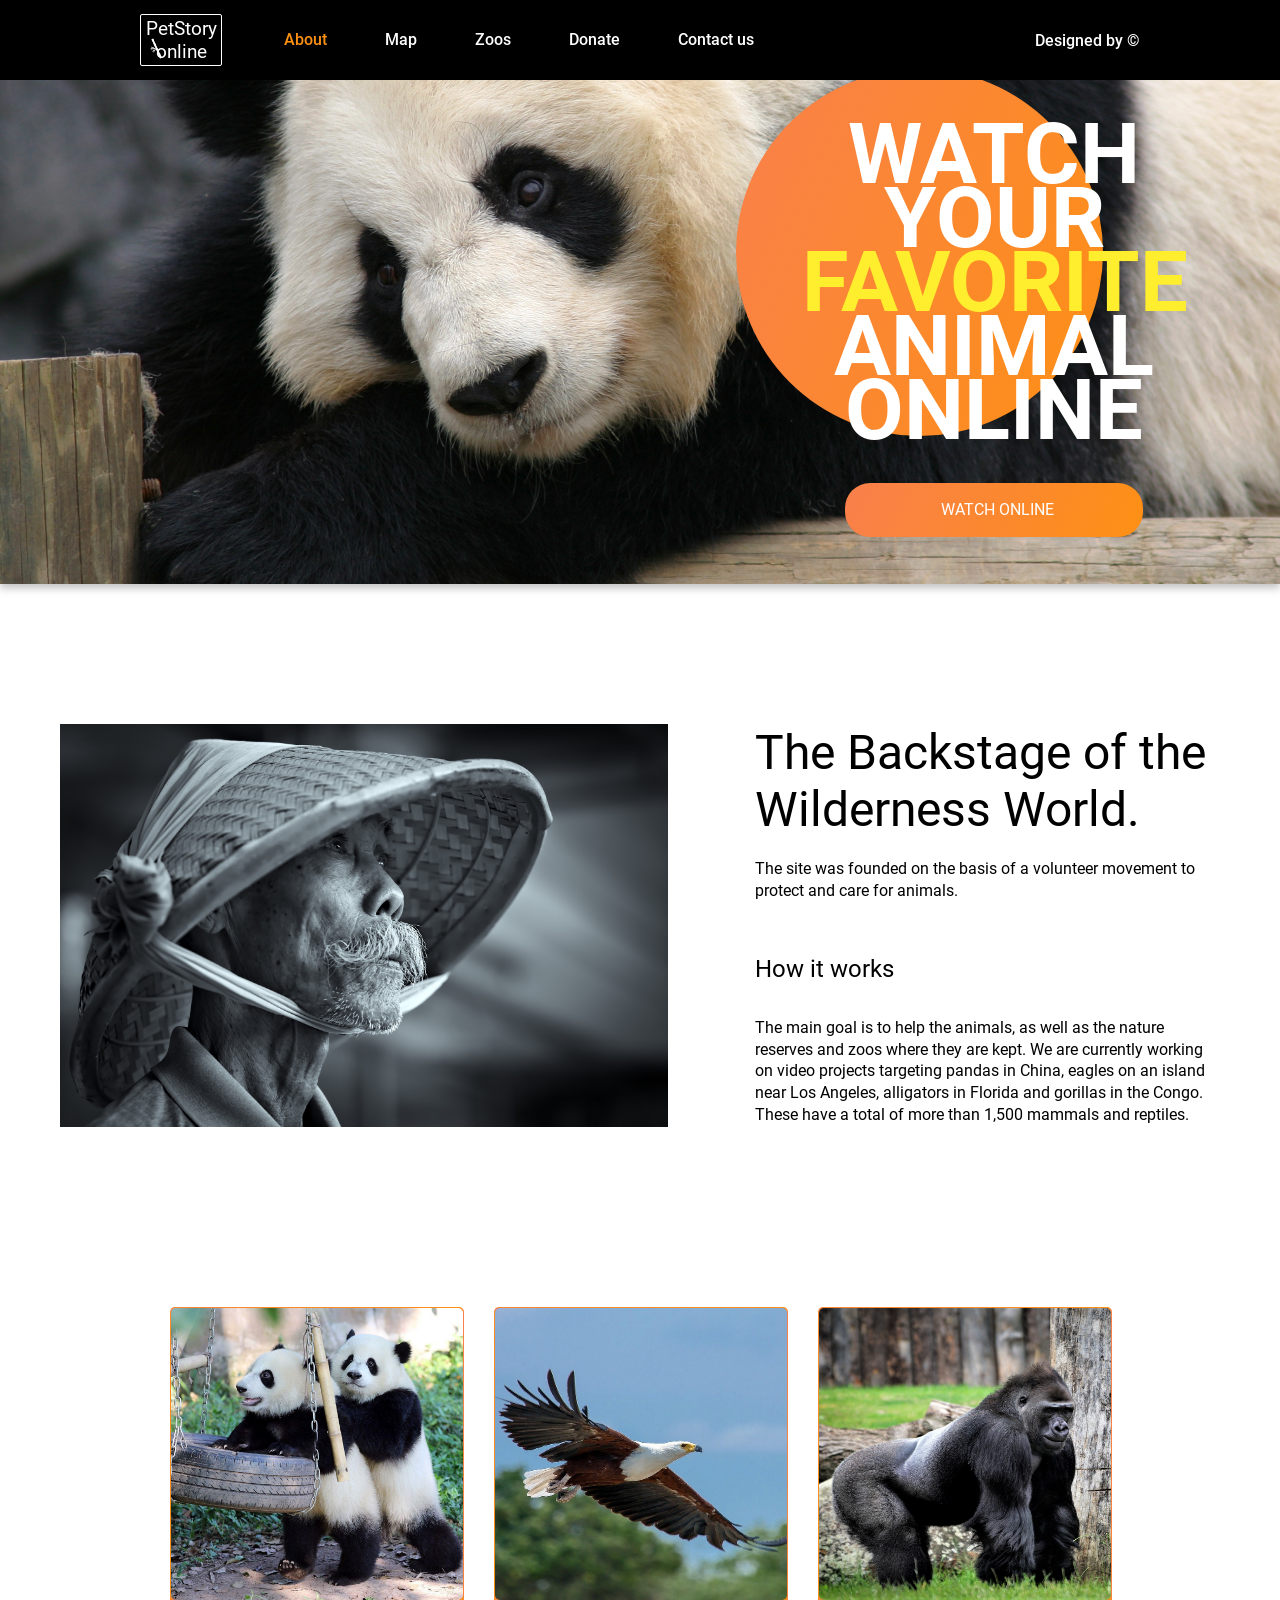
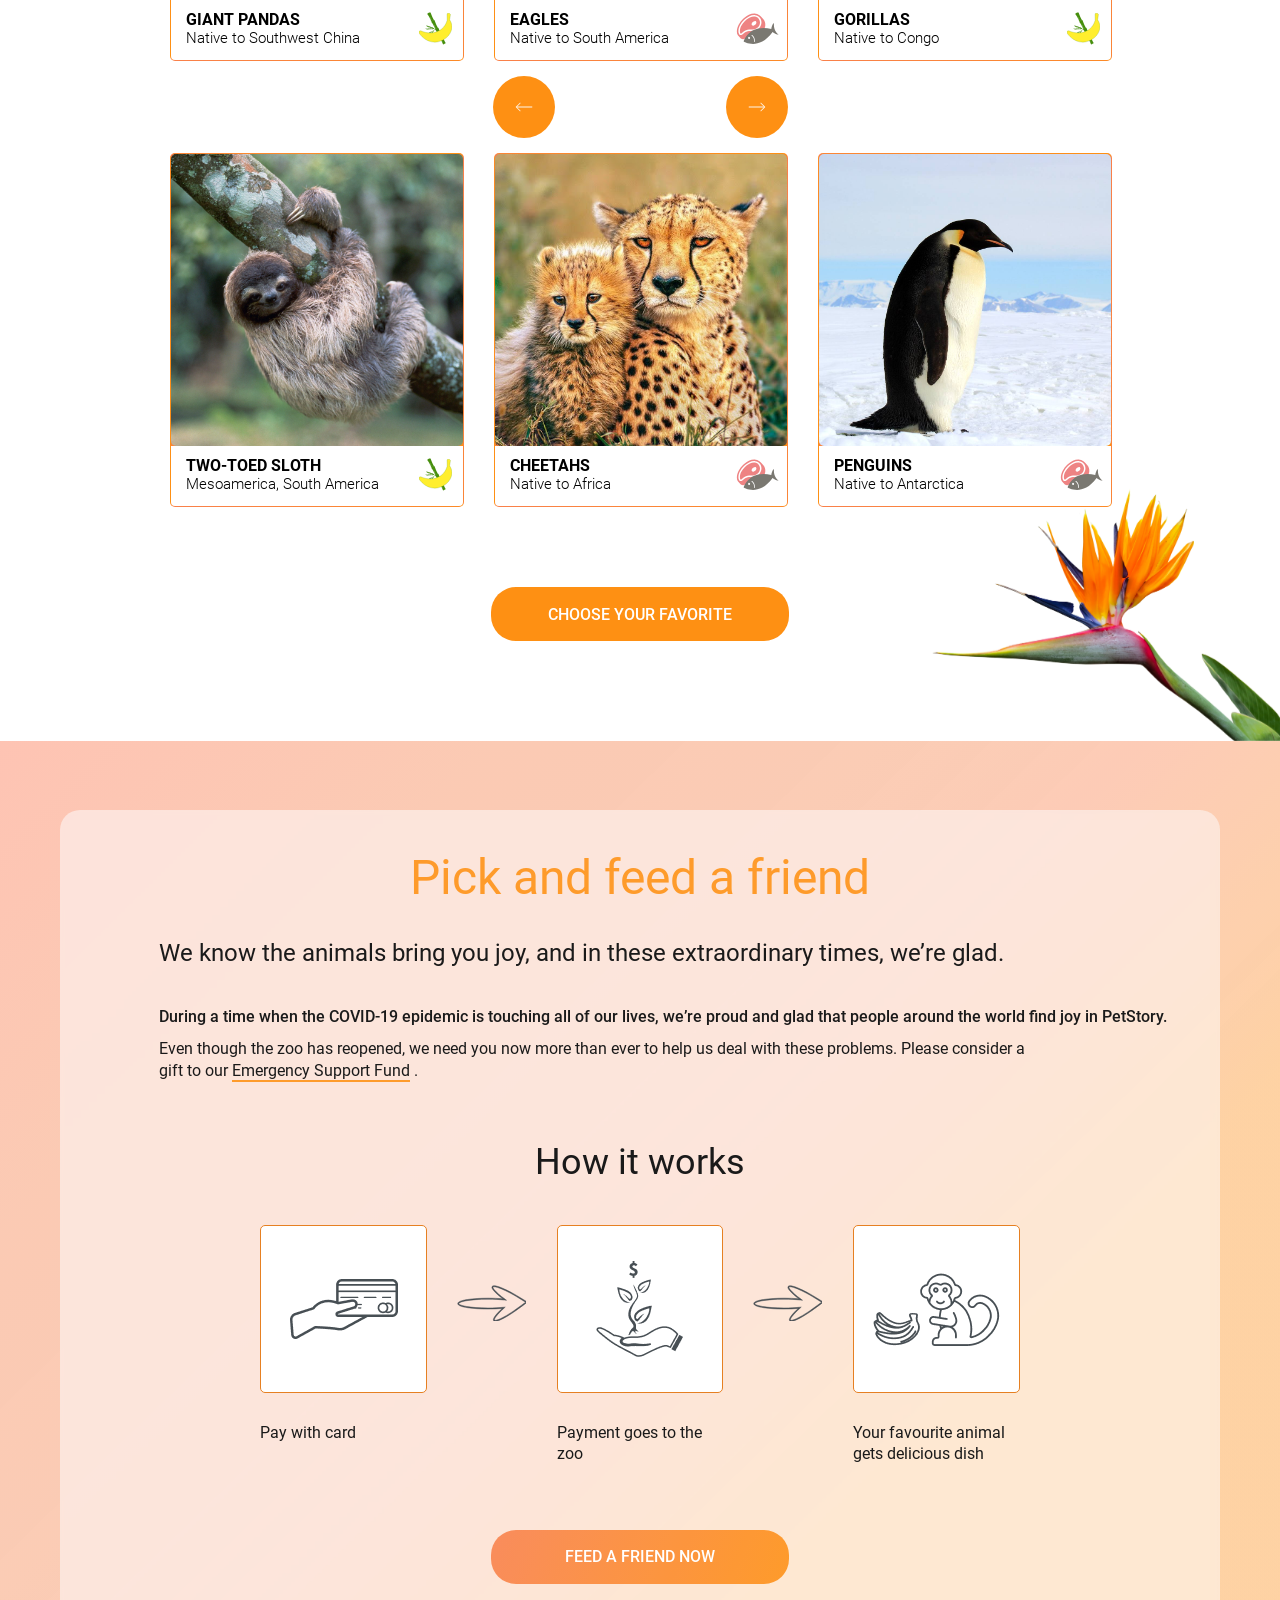
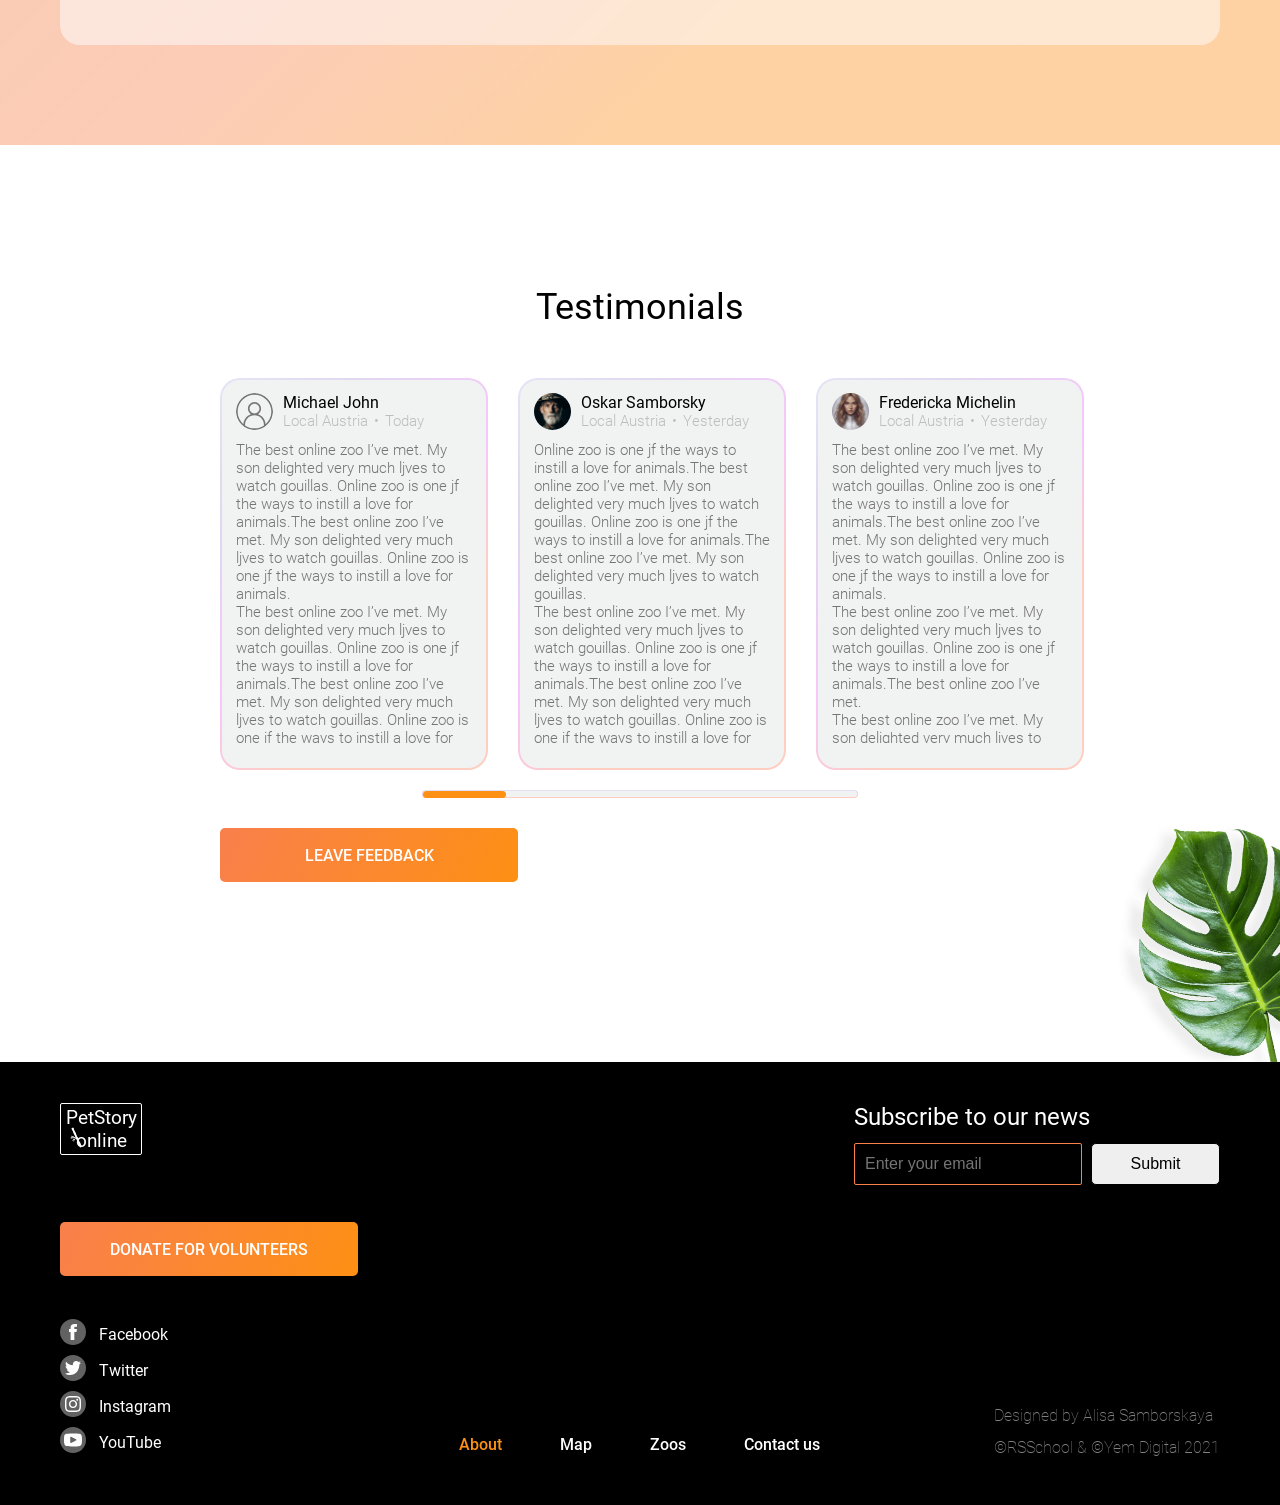
==== commit dfe36ae0: "feat: add burger menu animation" ====
--- a/online-zoo/pages/main/index.html
+++ b/online-zoo/pages/main/index.html
@@ -9,6 +9,7 @@
     <link rel="icon" href="../../assets/icons/panda_icon.png">
 </head>
 <body>
+    <div class="dark"></div>
     <header class="header">
         <div class="nav-wrapper">
             <a href="../../pages/main/index.html" class="logo header-logo">
@@ -28,6 +29,22 @@
         <div class="burger-menu-button">
             <span></span>
         </div>
+        <div class="burger-menu">
+            <a href="../../pages/main/index.html" class="logo burger-logo">
+                <div class="logo-text burger-logo-text">PetStory online</div>
+                <img class="logo-bamboo burger-logo-bamboo" src="../../assets/icons/bamboo.svg" alt="Bamboo">
+            </a>
+            <nav class="burger-nav">
+                <ul class="burger-nav-list">
+                    <li><a href="#" class="burger-nav-link">About</a></li>
+                    <li><a href="#map" class="burger-nav-link">Map</a></li>
+                    <li><a href="#zoos" class="burger-nav-link">Zoos</a></li>
+                    <li><a href="../donate/index.html" class="burger-nav-link">Donate</a></li>
+                    <li><a href="#contacts" class="burger-nav-link">Contact us</a></li>
+                    <li><a href="https://www.figma.com/file/jfEFwkXVj1WRq7sUHDr8os/PetStory-online" target="_blank" class="burger-credits">Designed by ©</a></li>
+                </ul>
+            </nav>
+        </div>
         <a href="https://www.figma.com/file/jfEFwkXVj1WRq7sUHDr8os/PetStory-online" target="_blank" class="header-credits">Designed by ©</a>
     </header>
     <main class="main">
--- a/online-zoo/pages/main/style.css
+++ b/online-zoo/pages/main/style.css
@@ -43,6 +43,16 @@
     font-family: "RobotoMedium", sans-serif;
     font-weight: 500; 
     font-size: 16px;
+}
+
+.dark {
+    width: 100%;
+    height: 100%;
+    position: fixed;
+    background-color: rgba(0, 0, 0, 0.5);
+    z-index: 100;
+    transition: 0.5s;
+    display: none;
 }
 
 .header {
@@ -55,6 +65,53 @@
     color: white;
     background-color: black;
     z-index: 100;   
+}
+
+.burger-menu {
+    width: 100%;
+    height: 329px;
+    position: absolute;
+    top: 0;
+    left: 0;
+    display: flex;
+    flex-direction: column;
+    justify-content: flex-start;
+    align-items: flex-start;
+    background-color: white;
+    color: black;
+    padding: 10px;
+    z-index: 1000;
+    transition: 0.5s;
+    transform: translateX(100%);
+}
+
+.burger-nav-list {
+    display: flex;
+    flex-direction: column;
+    gap: 15px;
+    padding: 0;
+    list-style: none;
+}
+
+.burger-nav-link,
+.burger-credits {
+    text-decoration: none;
+    color: black;
+    font-family: "Roboto", sans-serif;
+    font-weight: 400;
+    font-size: 16px;
+    line-height: 22.2px;
+    transition: 0.2s;
+}
+
+.burger-nav-link:hover,
+.burger-credits:hover {
+    color:#FE9013;
+}
+
+.burger-nav-link:active,
+.burger-credits:active {
+    color:#4B9200;
 }
 
 .burger-menu-button {
@@ -92,6 +149,27 @@
     position: absolute;
     bottom: 6.2px;
     left: 8.5px;
+}
+
+.burger-logo,
+.burger-logo-text {
+    color:#FE9013;
+    font-size: 15.21px;
+}
+
+.burger-logo {
+    border: solid #FE9013 1px;
+    height: 41.6px;
+    width: 65.6px;
+    margin-bottom: 30px;
+}
+
+.burger-logo-bamboo {
+    width: 8.62px;
+    height: 17.79px;
+    bottom: 4.7px;
+    left: 7.5px;
+    filter: invert(55%) sepia(30%) saturate(1366%) hue-rotate(348deg) brightness(145%) contrast(117%);
 }
 
 .nav-list {
@@ -663,13 +741,14 @@
 .paying-block {
     display: flex;
     flex-direction: row;
+    justify-content: center;
     margin-bottom: 60px;
 }
 
 .paying-card {
     display: flex;
     flex-direction: column;
-    width: 21%;
+    width: 20%;
 }
 
 .paying-card-image {
@@ -1128,6 +1207,10 @@
     border-bottom: 2px solid #4B9200;
 }
 
+.burger-menu {
+    display: none;
+}
+
 @media (max-width: 1500px) {
     .flower-top {
         display: none;
@@ -1222,8 +1305,6 @@
         margin-left: 50px;
         margin-right: 50px;
     }
-
-
 }
 
 @media (max-width: 1001px) {
@@ -1304,7 +1385,7 @@
     }
 
     .flower-right {
-        bottom: -95px;
+        bottom: -96px;
         background-size: 65%;
     }
 
@@ -1351,12 +1432,16 @@
     }
 
     .footer-wrapper {
-        margin: 40px 18px 30px 44px;
-        grid-template-columns: 1fr 2.8fr;
+        margin: 40px 30px 30px 30px;
+        grid-template-columns: 1fr 2.75fr;
     }
 
     .subscription-wrapper {
         margin-right: 32px;
+    }
+
+    .subscription-title {
+        margin-bottom: 14px;
     }
 
     .donations {
@@ -1486,6 +1571,46 @@
         padding: 0;
     }
 
+    .watch-block {
+        height: 420px;
+    }
+
+    .watch-wrapper {
+        width: 100%;
+        height: 100%;
+        justify-content: space-between;
+        align-items: stretch;
+        top: 100px;
+        left: 0;
+    }
+
+    .watch-title {
+        position: absolute;
+        right: 16px;
+        width: 255px;
+        height: 205px;
+        font-size: 54.42px;
+        line-height: 40.81px;
+    }
+
+    .watch-title span {
+        transform: translateX(4px);
+    }
+
+    .orange-circle {
+        width: 237.6px;
+        height: 237.6px;
+        top: -37px;
+        right: 71px;
+        left: auto;
+    }
+
+    .watch-button {
+        position: absolute;
+        top: 197px;
+        left: 20px;
+    }
+
     .backstage-wrapper {
         height: auto;
         align-items: flex-start;
@@ -1530,6 +1655,10 @@
 }    
 
 @media (max-width: 641px) {
+    .burger-menu {
+        display: flex;
+    }
+
     .header {
         position: fixed;
         height: 34px;
@@ -1604,7 +1733,7 @@
 
     .watch-title {
         position: absolute;
-        right: 15px;
+        right: 16px;
         width: 255px;
         height: 205px;
         font-size: 54.42px;
@@ -1619,14 +1748,14 @@
         width: 237.6px;
         height: 237.6px;
         top: -37px;
-        right: 70px;
+        right: 71px;
         left: auto;
     }
 
     .watch-button {
         position: absolute;
-        top: 198px;
-        left: 22px;
+        top: 197px;
+        left: 20px;
     }
 
     .backstage-image {
@@ -1636,7 +1765,7 @@
     .backstage-wrapper {
         justify-content: flex-start;
         height: auto;
-        padding: 0 23px;
+        padding: 0 20px;
         margin-top: 70px;
         margin-bottom: 61px;
     }
@@ -1663,9 +1792,9 @@
     .flower-top {
         display: block;
         height: 473px;
-        background-size: 80%;
-        top: -8px;
-        right: -167px;
+        background-size: 79%;
+        top: -6px;
+        right: -165px;
     }
 
     .first-row {
@@ -1694,6 +1823,7 @@
 
     .pets-cards-block {
         max-width: 616px;
+        padding: 10px 8px;
     }
 
     .pet-card {
@@ -1756,6 +1886,7 @@
 
     .slider-buttons {
         gap: 30px;
+        padding-bottom: 10px;
     }
 
     .choose-button {
@@ -1763,13 +1894,13 @@
     }
 
     .flower-left {
-        left: -251px;
-        bottom: -260px;
+        left: -253px;
+        bottom: -259px;
     }
 
     .flower-right {
-        bottom: -148px;
-        background-size: 46%;
+        bottom: -144px;
+        background-size: 48%;
     }
 
     .donations {
@@ -1782,14 +1913,14 @@
 
     .donations-title {
         font-size: 42px;
-        margin-top: 10px;
+        margin-top: 9px;
         margin-bottom: 21px;
     }
 
     .donations-text-1,
     .donations-text-2,
     .donations-text-3 {
-        padding-left: 21px;
+        padding-left: 20px;
     }
 
     .donations-text-2,
@@ -1799,6 +1930,7 @@
 
     .donations-text-1 {
         font-size: 22px;
+        margin-bottom: 19px;
     }
 
     .donations-text-3 {
@@ -1806,7 +1938,7 @@
     }
     
     .how-it-works {
-        transform: translateX(-4px);
+        transform: translateX(-6px);
     }
 
     .how-it-works-title {
@@ -1819,7 +1951,7 @@
     }
 
     .feed-button {
-        margin-bottom: 59px;
+        margin-bottom: 60px;
     }
 
     .testimonials-cards-wrapper {
@@ -1829,6 +1961,18 @@
     .feedback-button {
         width: 240px;
         margin-bottom: 70px;
+    }
+
+    .testimonial-card {
+        padding: 12px 11px 17px 10px;
+    }
+
+    .testimonial-avatar {
+        margin-right: 10px;
+    }
+
+    .testimonial-feedback {
+        margin-left: 6px;
     }
 
     .flower-bottom {
@@ -1842,7 +1986,7 @@
     }
 
     .footer-wrapper {
-        margin: 2px 18px 20px 21px;
+        margin: 2px 20px 20px 21px;
         display: grid; 
         grid-template-columns: 1fr 1fr; 
         grid-template-rows: 75px 100px 82px; 
@@ -1880,11 +2024,11 @@
     }
 
     .donation-block {
-        margin-top: 7px;
+        margin-top: 5px;
     }
 
     .footer-navigation .nav .nav-list {
-        gap: 38px;
+        gap: 37px;
     }
 
     .social-media-link:hover .social-media-icon {
@@ -2072,9 +2216,20 @@
     }
 
     .flower-top {
-        background-size: 36%;
+        width: 31px;
+        background-image: url('../../assets/images/flower_foto3.png');
+        background-size: 100%;
         top: -75px;
-        right: -262px;
+        right: 0;
+    }
+}
+
+@media (max-width: 330px) {
+    .watch-button:hover,
+    .choose-button:hover,
+    .feed-button:hover,
+    .donation-button:hover {
+        transform: scale(1.01);
     }
 }
 
@@ -2083,8 +2238,8 @@
         padding: 0 10px;
     }
 
-    .pets-cards-row {
-        margin: 0;
+    .burger-logo {
+        margin-bottom: 13px;
     }
 
     .pet-text {
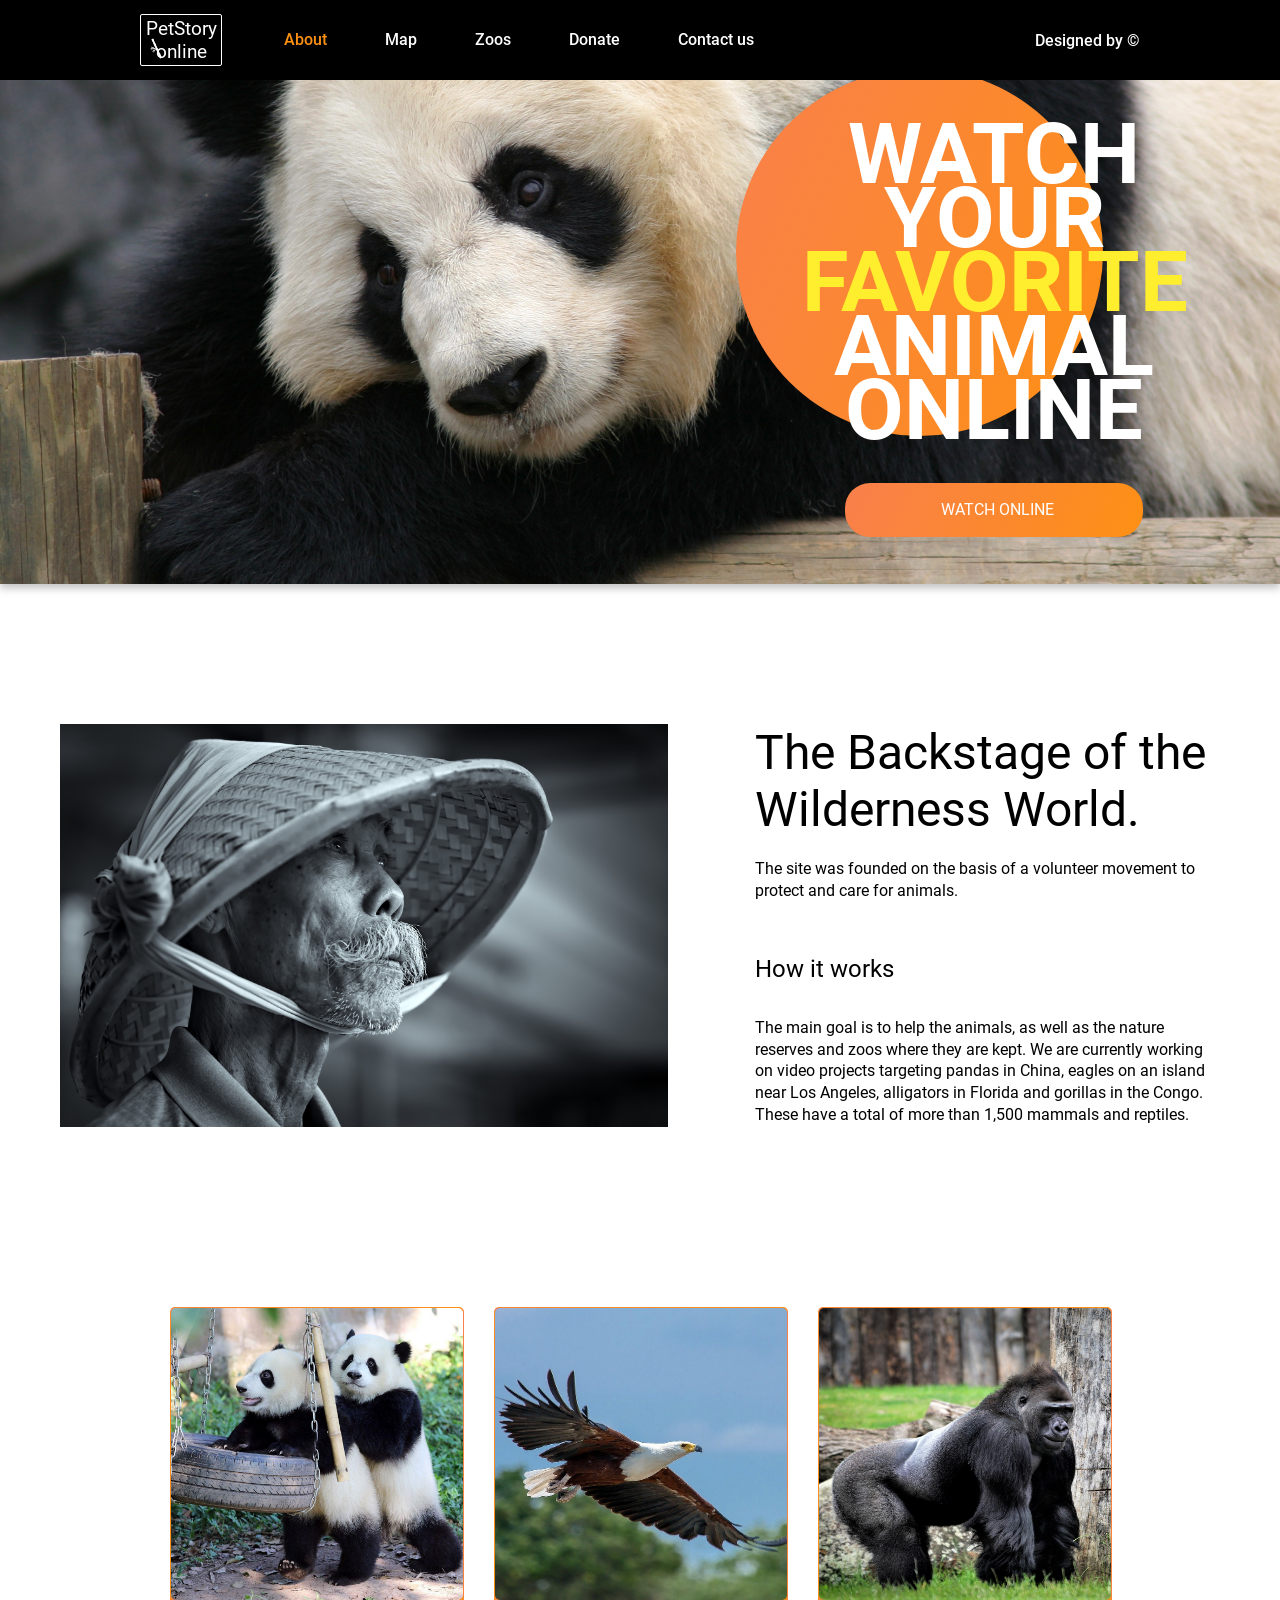
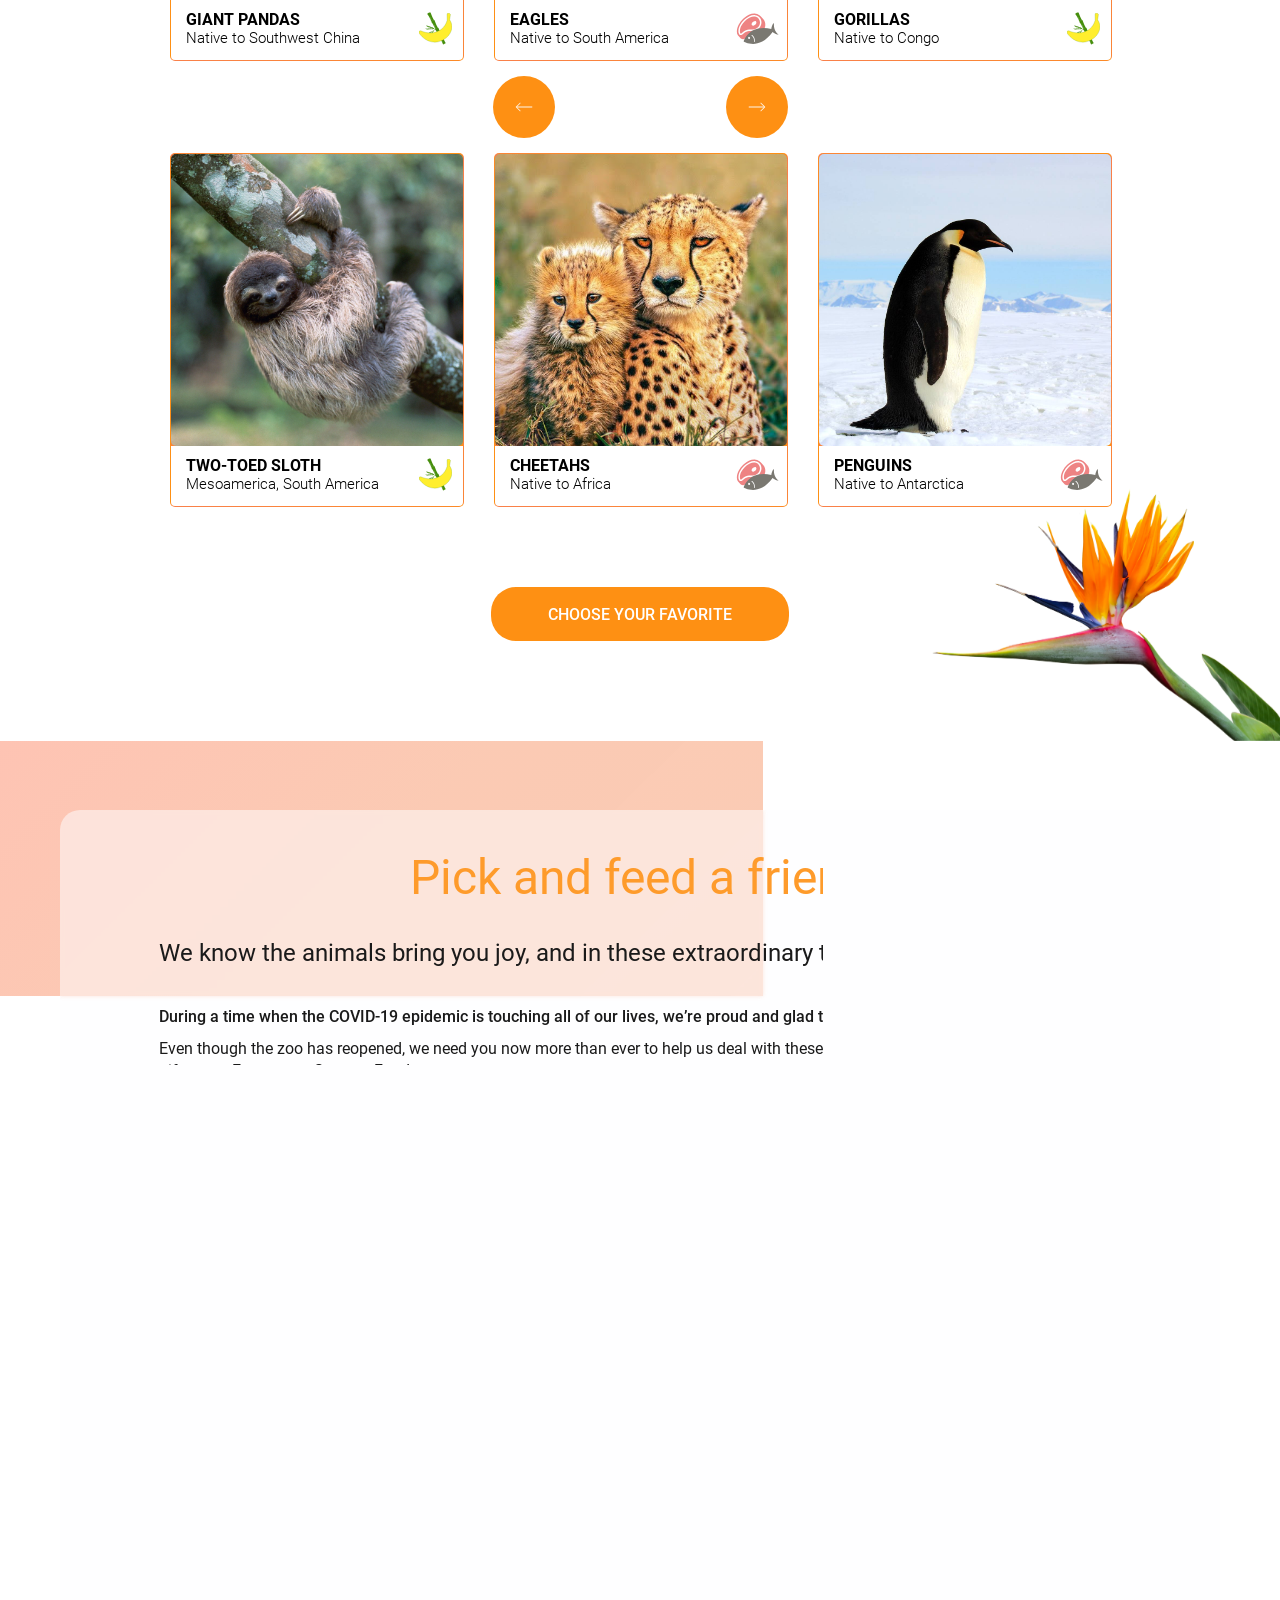
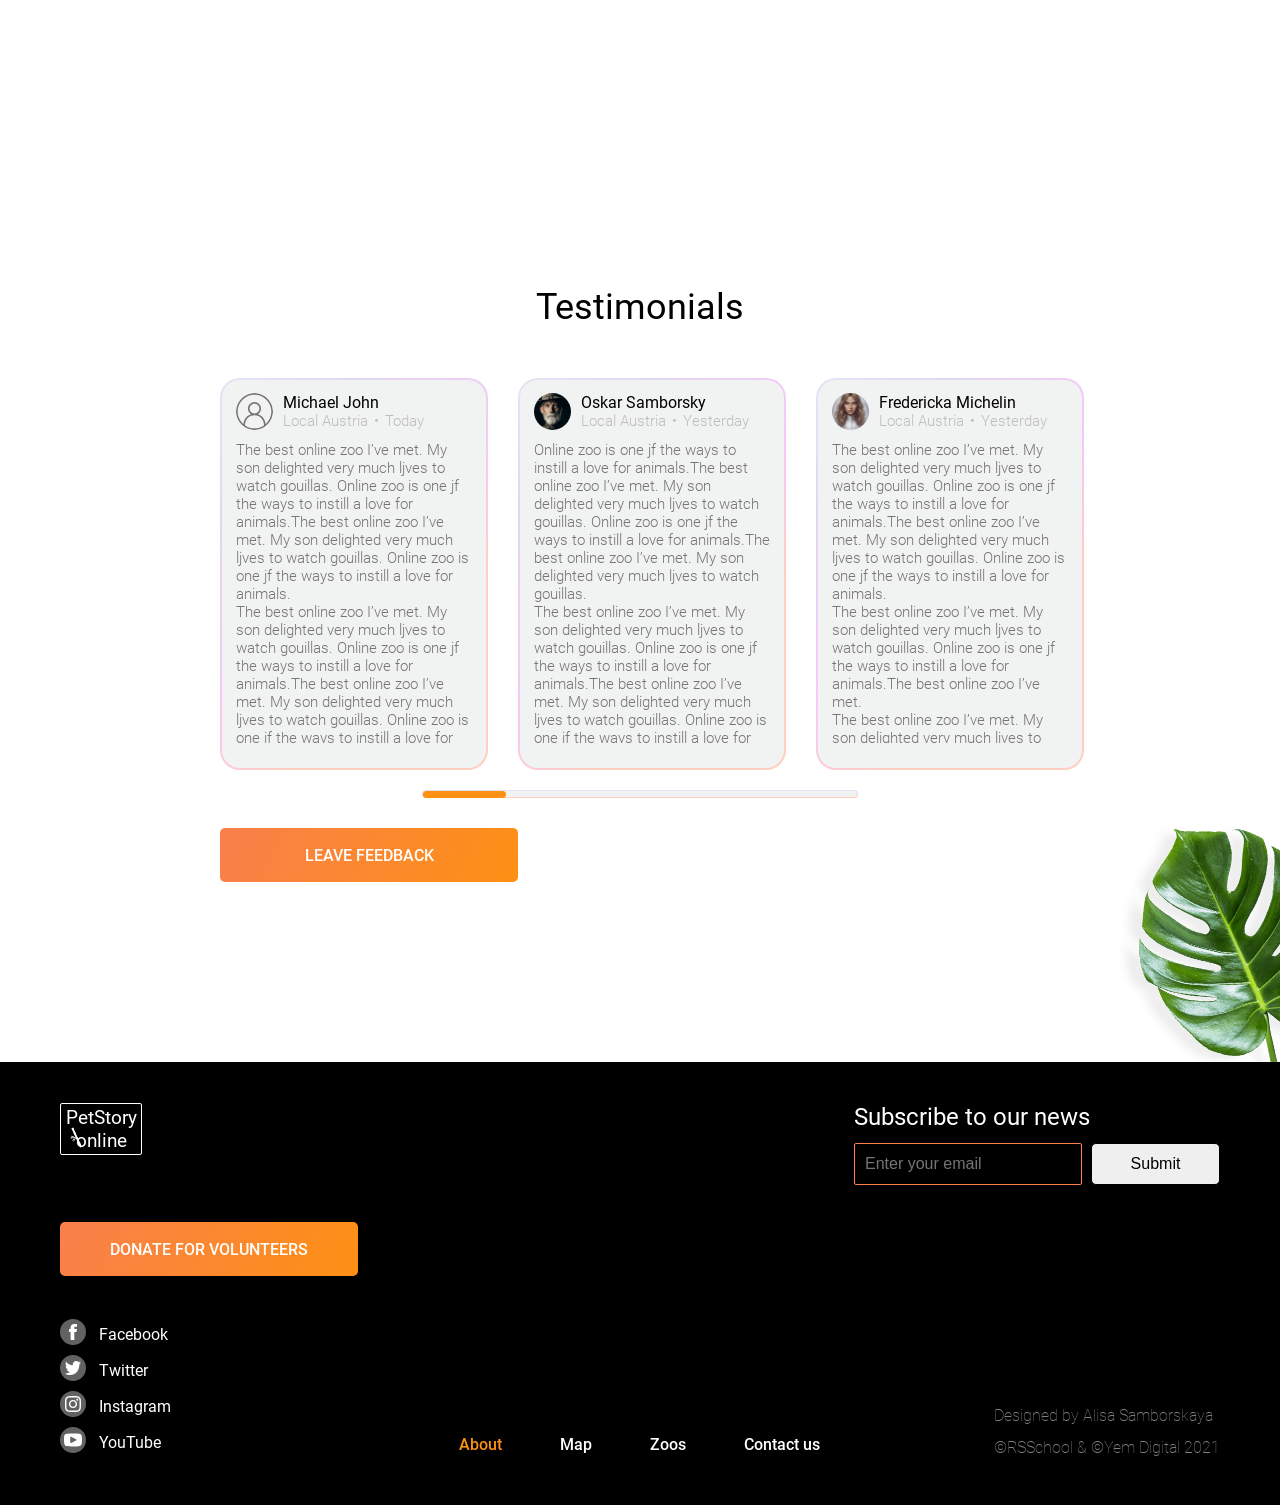
==== commit 49deb778: "feat: add closing button for burger menu" ====
--- a/online-zoo/pages/main/index.html
+++ b/online-zoo/pages/main/index.html
@@ -44,6 +44,10 @@
                     <li><a href="https://www.figma.com/file/jfEFwkXVj1WRq7sUHDr8os/PetStory-online" target="_blank" class="burger-credits">Designed by ©</a></li>
                 </ul>
             </nav>
+            <div class="close-button">
+                <span class="close-line"></span>
+                <span class="close-line"></span>
+            </div>
         </div>
         <a href="https://www.figma.com/file/jfEFwkXVj1WRq7sUHDr8os/PetStory-online" target="_blank" class="header-credits">Designed by ©</a>
     </header>
--- a/online-zoo/pages/main/style.css
+++ b/online-zoo/pages/main/style.css
@@ -116,6 +116,33 @@
 
 .burger-menu-button {
     display: none;
+}
+
+.close-button {
+    position: absolute;
+    top: 15px;
+    right: 15px;
+    width: 20px;
+    height: 20px;
+    cursor: pointer;
+}
+
+.close-line {
+    display: block;
+    width: 20px;
+    height: 1.5px;
+    background-color:#FE9013;
+    border-radius: 20px;
+    position: absolute;
+    top: 50%;
+}
+
+.close-line:nth-child(1) {
+    transform: translateY(-50%) rotate(45deg);
+}
+
+.close-line:nth-child(2) {
+    transform: translateY(-50%) rotate(-45deg);
 }
 
 .nav-wrapper {
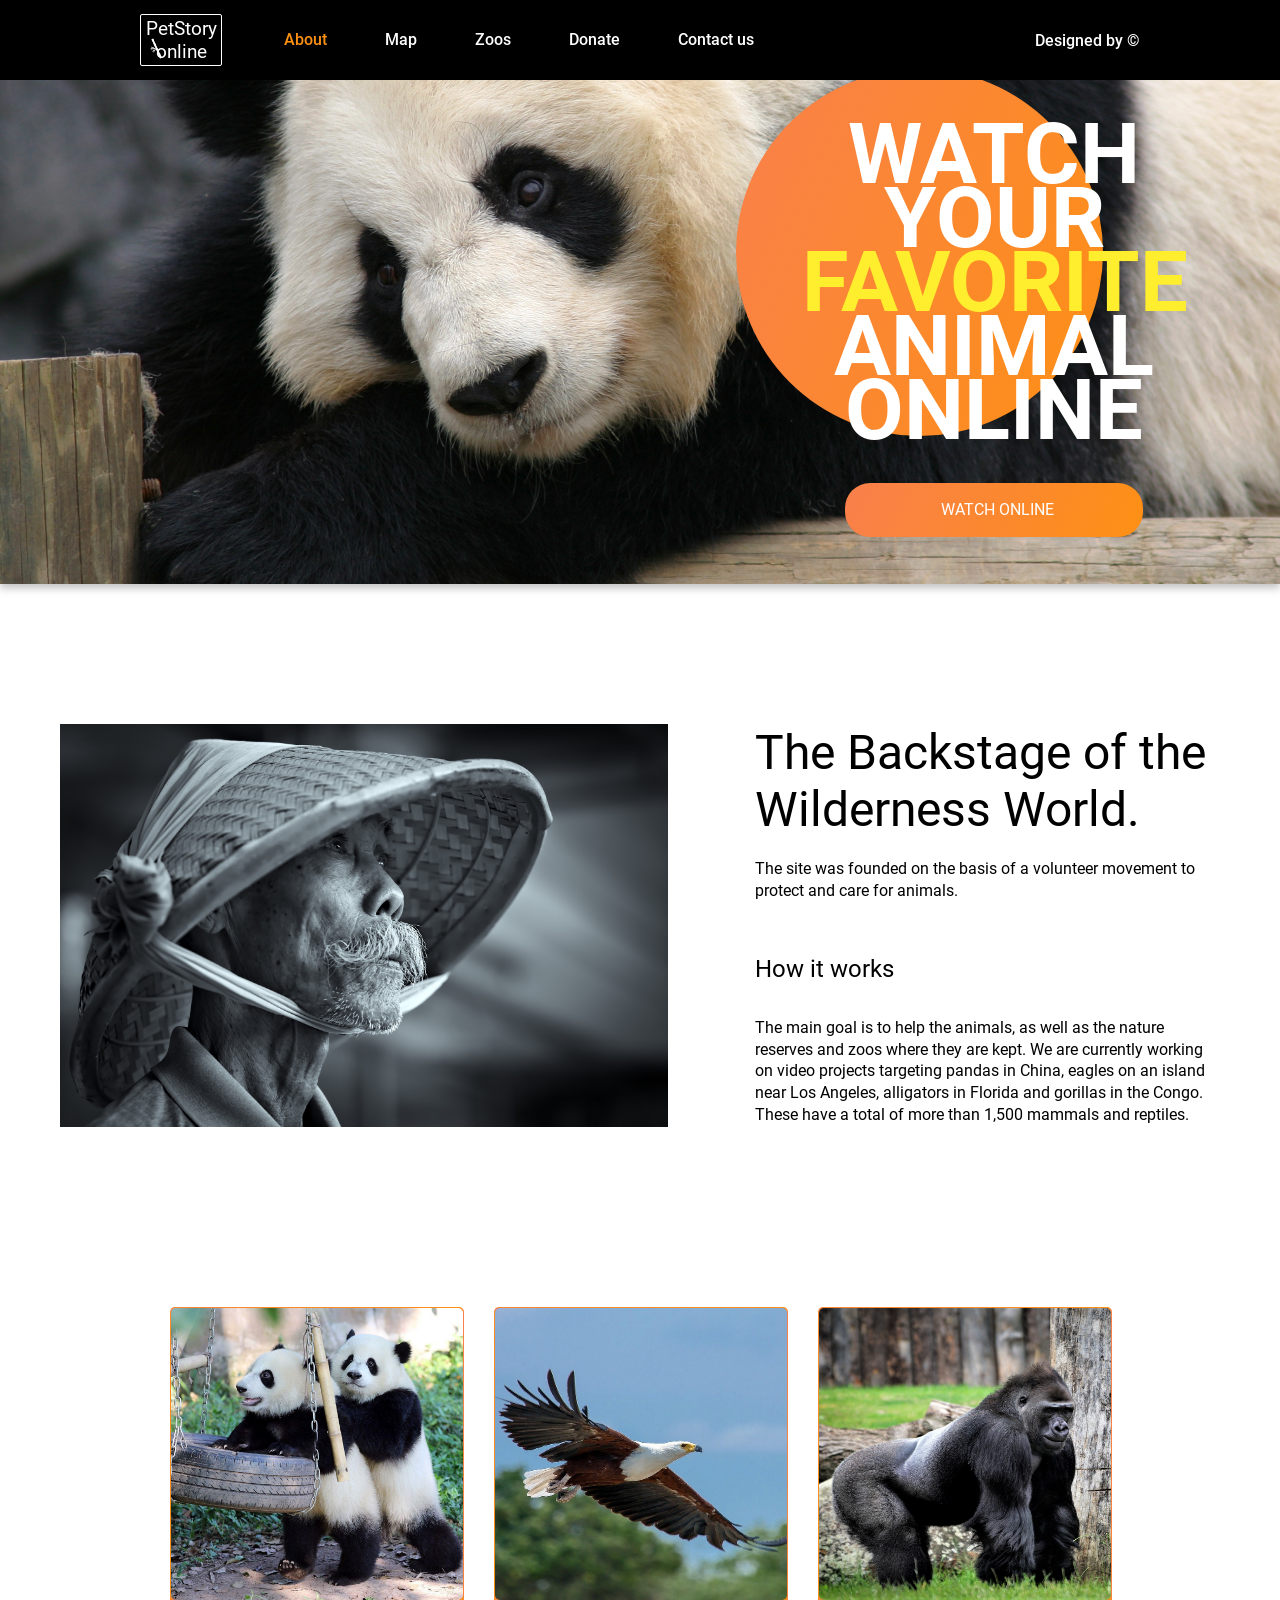
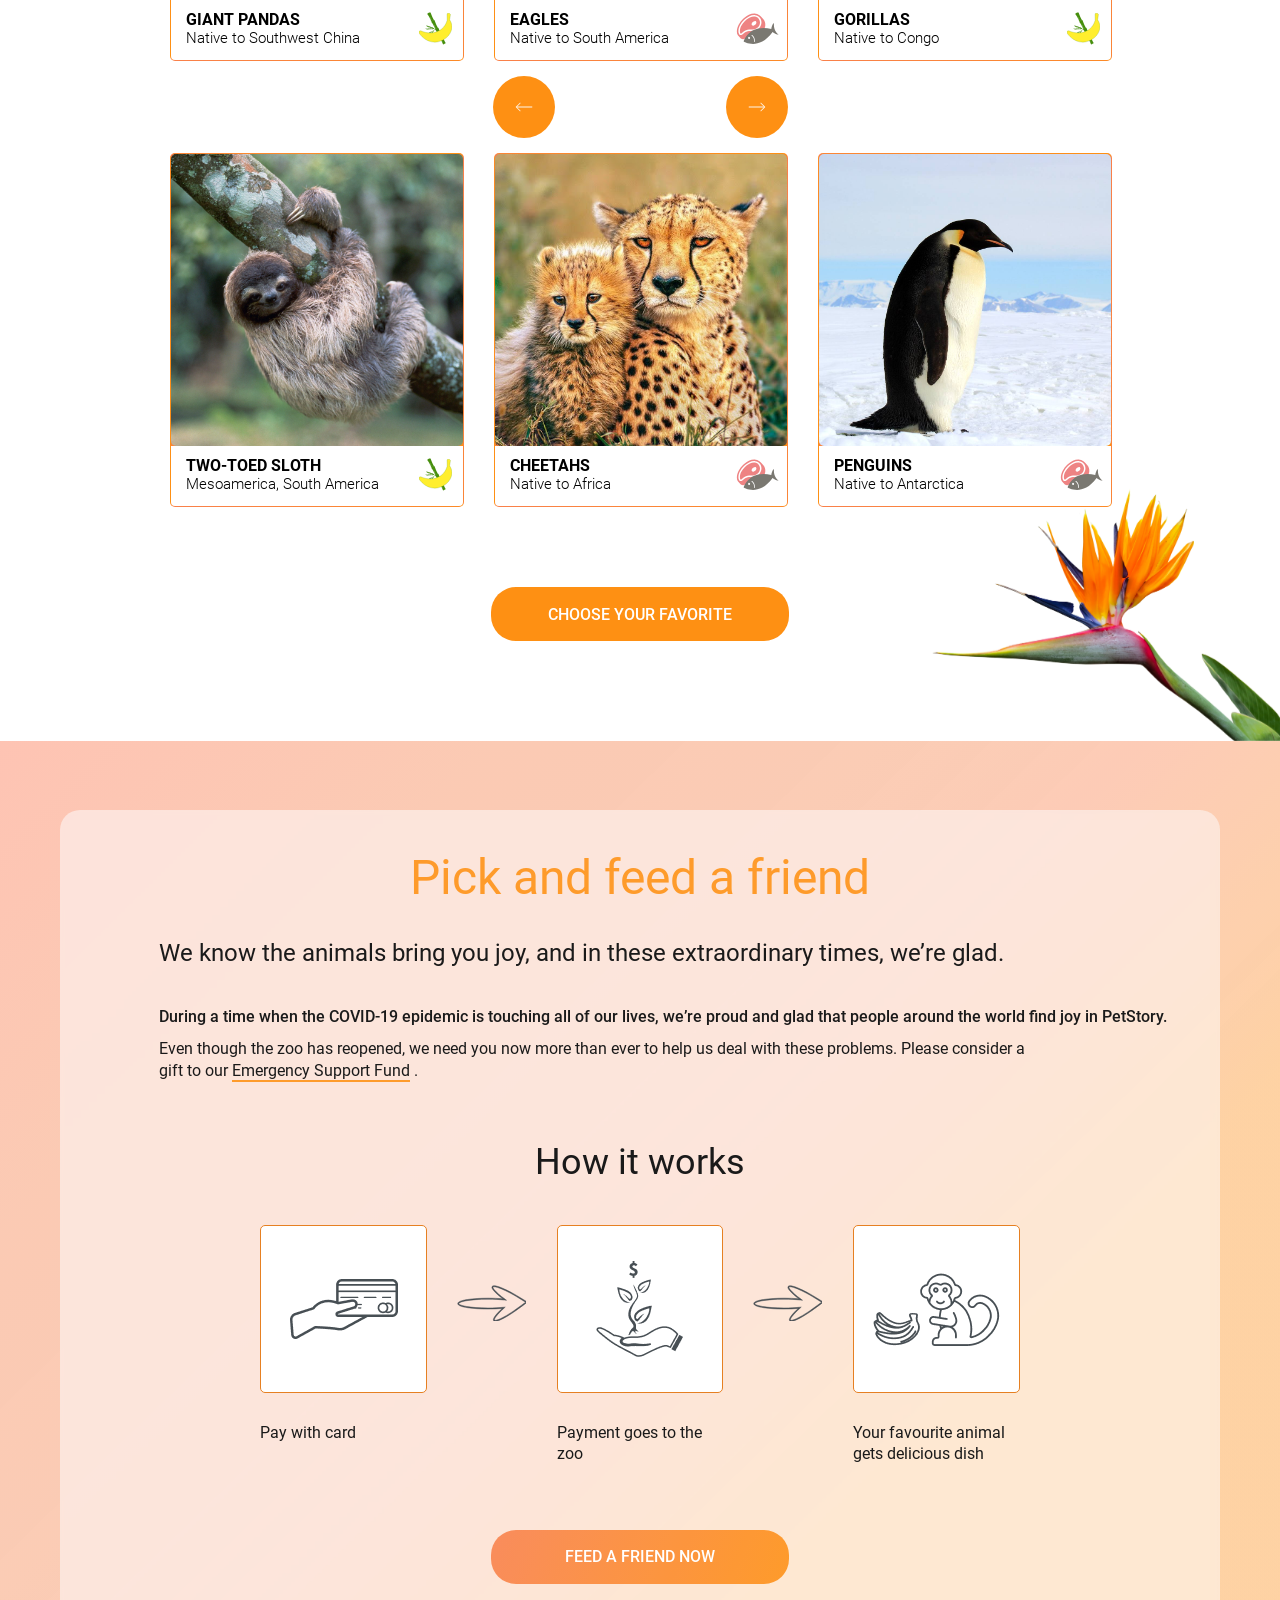
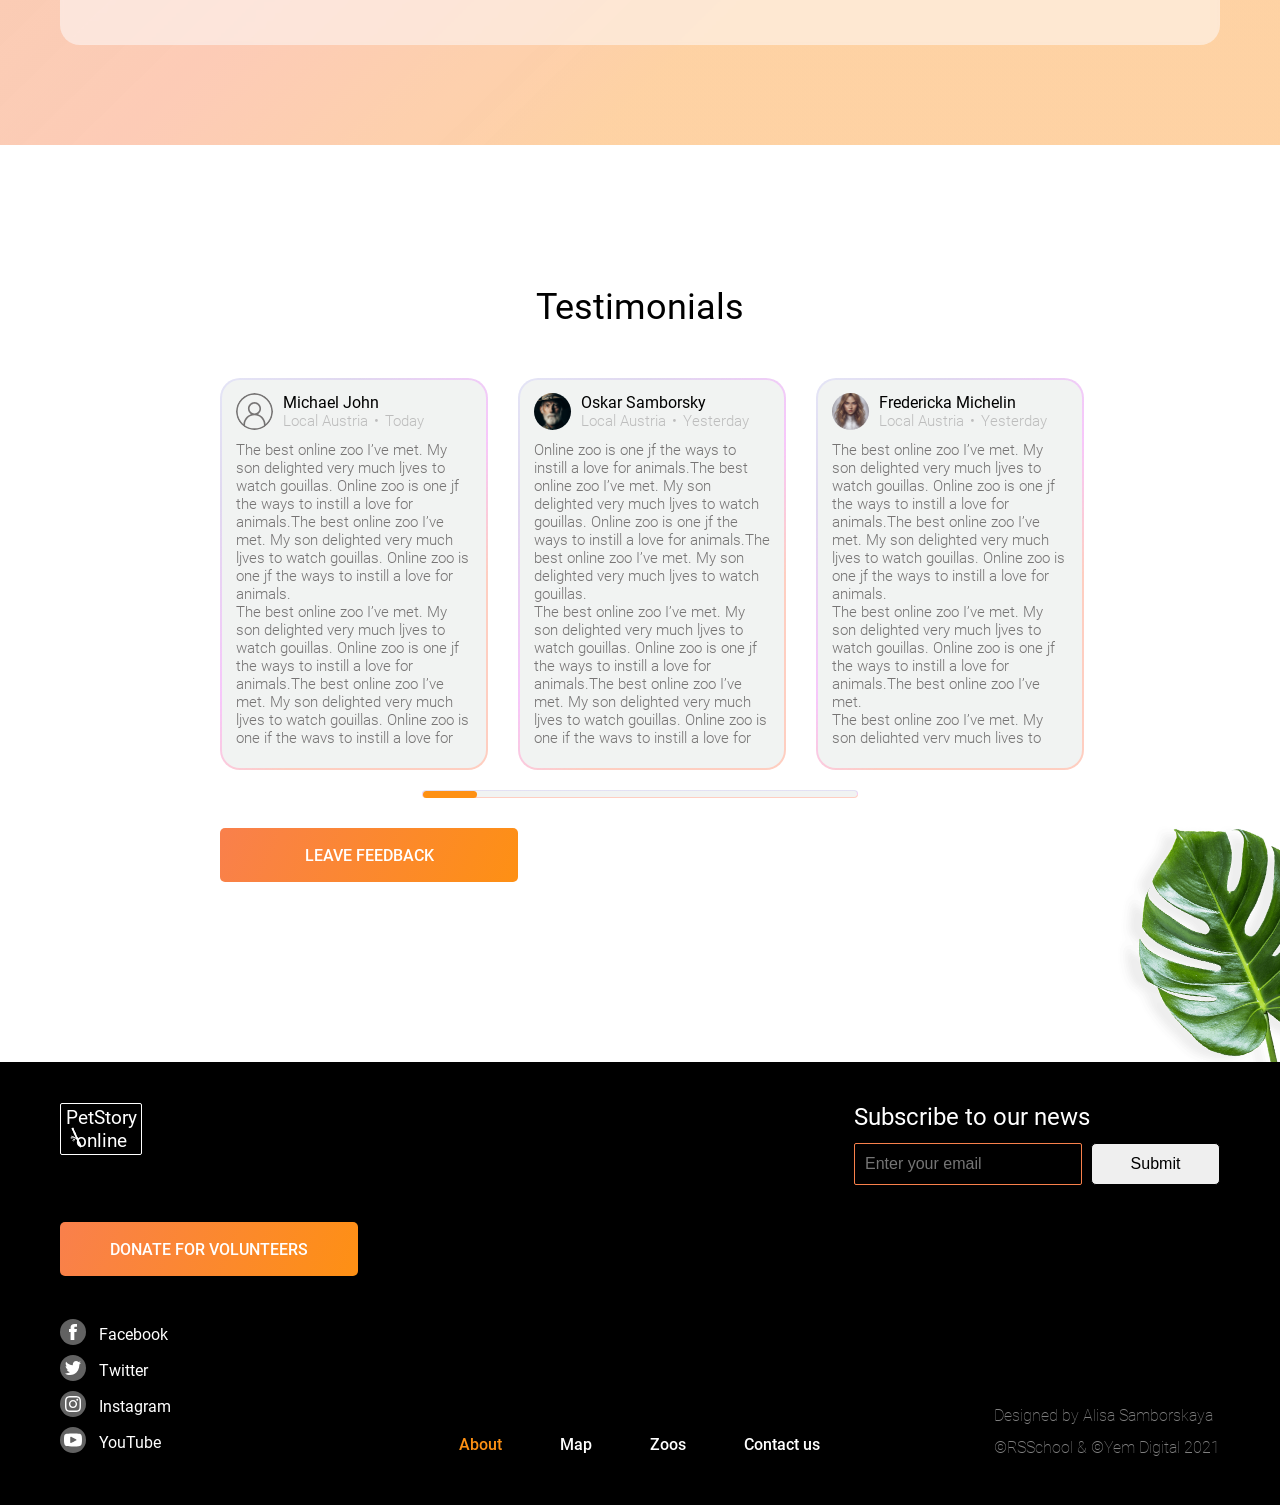
==== commit 4a7366b4: "feat: add js slider for testimonials feedbacks" ====
--- a/online-zoo/pages/main/index.html
+++ b/online-zoo/pages/main/index.html
@@ -315,9 +315,106 @@
                             </div>
                         </div>
                     </div>
+                    <div class="testimonial-card seven">
+                        <div class="testimonial-inner-card">
+                            <div class="testimonial-info">
+                                <div class="testimonial-avatar"></div>
+                                <div class="testimonial-description">
+                                    <div class="testimonial-name">Michael John</div>
+                                    <div class="testimonial-circs">
+                                        <div class="testimonial-location">Local Austria</div>
+                                        <div class="testimonial-separator">•</div>
+                                        <div class="testimonial-time">Today</div>
+                                    </div>
+                                </div>
+                            </div>
+                            <div class="testimonial-feedback">
+                                <p>The best online zoo I’ve met. My son delighted very much ljves to watch gouillas. Online zoo is one jf the ways to instill a love for animals.The best online zoo I’ve met. My son delighted very much ljves to watch gouillas. Online zoo is one jf the ways to instill a love for animals.</p>
+                                <p>The best online zoo I’ve met. My son delighted very much ljves to watch gouillas. Online zoo is one jf the ways to instill a love for animals.The best online zoo I’ve met. My son delighted very much ljves to watch gouillas. Online zoo is one jf the ways to instill a love for animals.</p>
+                            </div>
+                        </div>
+                    </div>
+                    <div class="testimonial-card eight">
+                        <div class="testimonial-inner-card">
+                            <div class="testimonial-info">
+                                <div class="testimonial-avatar"></div>
+                                <div class="testimonial-description">
+                                    <div class="testimonial-name">Oskar Samborsky</div>
+                                    <div class="testimonial-circs">
+                                        <div class="testimonial-location">Local Austria</div>
+                                        <div class="testimonial-separator">•</div>
+                                        <div class="testimonial-time">Yesterday</div>
+                                    </div>
+                                </div>
+                            </div>
+                            <div class="testimonial-feedback">
+                                <p>Online zoo is one jf the ways to instill a love for animals.The best online zoo I’ve met. My son delighted very much ljves to watch gouillas. Online zoo is one jf the ways to instill a love for animals.The best online zoo I’ve met. My son delighted very much ljves to watch gouillas.</p>
+                                <p>The best online zoo I’ve met. My son delighted very much ljves to watch gouillas. Online zoo is one jf the ways to instill a love for animals.The best online zoo I’ve met. My son delighted very much ljves to watch gouillas. Online zoo is one jf the ways to instill a love for animals.</p>
+                                <p>The best online zoo I’ve met. My son delighted very much ljves to watch gouillas. Online zoo is one jf the ways to instill a love for animals.The best online zoo I’ve met. My son delighted very much ljves to watch gouillas. Online zoo is one jf the ways to instill a love for animals.</p>
+                            </div>
+                        </div>
+                    </div>
+                    <div class="testimonial-card nine">
+                        <div class="testimonial-inner-card">
+                            <div class="testimonial-info">
+                                <div class="testimonial-avatar"></div>
+                                <div class="testimonial-description">
+                                    <div class="testimonial-name">Fredericka Michelin</div>
+                                    <div class="testimonial-circs">
+                                        <div class="testimonial-location">Local Austria</div>
+                                        <div class="testimonial-separator">•</div>
+                                        <div class="testimonial-time">Yesterday</div>
+                                    </div>
+                                </div>
+                            </div>
+                            <div class="testimonial-feedback">
+                                <p>The best online zoo I’ve met. My son delighted very much ljves to watch gouillas. Online zoo is one jf the ways to instill a love for animals.The best online zoo I’ve met. My son delighted very much ljves to watch gouillas. Online zoo is one jf the ways to instill a love for animals.</p>
+                                <p>The best online zoo I’ve met. My son delighted very much ljves to watch gouillas. Online zoo is one jf the ways to instill a love for animals.The best online zoo I’ve met.</p>
+                                <p>The best online zoo I’ve met. My son delighted very much ljves to watch gouillas. Online zoo is one jf the ways to instill a love for animals.The best online zoo I’ve met. My son delighted very much ljves to watch gouillas. Online zoo is one jf the ways to instill a love for animals.</p>
+                            </div>
+                        </div>
+                    </div>
+                    <div class="testimonial-card ten">
+                        <div class="testimonial-inner-card">
+                            <div class="testimonial-info">
+                                <div class="testimonial-avatar"></div>
+                                <div class="testimonial-description">
+                                    <div class="testimonial-name">Mila Riksha</div>
+                                    <div class="testimonial-circs">
+                                        <div class="testimonial-location">Local Austria</div>
+                                        <div class="testimonial-separator">•</div>
+                                        <div class="testimonial-time">Yesterday</div>
+                                    </div>
+                                </div>
+                            </div>
+                            <div class="testimonial-feedback">
+                                <p>My son delighted very much ljves to watch gouillas. Online zoo is one jf the ways to instill a love for animals.The best online zoo I’ve met. My son delighted very much ljves to watch gouillas. Online zoo is one jf the ways to instill a love for animals.The best online zoo I’ve met. My son delighted very much ljves to watch gouillas. Online zoo is one jf the ways to instill a love for animals.The best online zoo I’ve met. My son delighted very much ljves to watch gouillas.</p>
+                                <p>The best online zoo I’ve met. My son delighted very much ljves to watch gouillas. Online zoo is one jf the ways to instill a love for animals.The best online zoo I’ve met. My son delighted very much ljves to watch gouillas. Online zoo is one jf the ways to instill a love for animals.</p>
+                            </div>
+                        </div>
+                    </div>
+                    <div class="testimonial-card eleven">
+                        <div class="testimonial-inner-card">
+                            <div class="testimonial-info">
+                                <div class="testimonial-avatar"></div>
+                                <div class="testimonial-description">
+                                    <div class="testimonial-name">Fredericka Michelin</div>
+                                    <div class="testimonial-circs">
+                                        <div class="testimonial-location">Local Austria</div>
+                                        <div class="testimonial-separator">•</div>
+                                        <div class="testimonial-time">Yesterday</div>
+                                    </div>
+                                </div>
+                            </div>
+                            <div class="testimonial-feedback">
+                                <p> My son delighted very much ljves to watch gouillas. Online zoo is one jf the ways to instill a love for animals.The best online zoo I’ve met. My son delighted very much ljves to watch gouillas. Online zoo is one jf the ways to instill a love for animals.The best online zoo I’ve met.</p>
+                                <p>The best online zoo I’ve met. My son delighted very much ljves to watch gouillas. Online zoo is one jf the ways to instill a love for animals.The best online zoo I’ve met. My son delighted very much ljves to watch gouillas. Online zoo is one jf the ways to instill a love for animals.</p>
+                            </div>
+                        </div>
+                    </div>
                 </div>
                 <div class="testimonials-slider">
-                    <input class="input-range" type="range" value="0">                    
+                    <input class="input-range" type="range" value="0" step="1" min="0" max="7">                    
                 </div>
                 <button class="feedback-button">Leave feedback</button>
             </div>
--- a/online-zoo/pages/main/style.css
+++ b/online-zoo/pages/main/style.css
@@ -836,11 +836,12 @@
 
 .testimonials-cards-wrapper {
     display: grid;
-    grid-template-columns: repeat(6, 268px);
+    grid-template-columns: repeat(11, 268px);
     grid-column-gap: 30px;
     width: 100%;
     max-width: 1160px;
     margin-bottom: 18px;
+    transition: 0.5s;
 }
 
 .testimonial-card {
@@ -883,24 +884,29 @@
     margin-right: 10px;
 }
 
-.testimonial-card:nth-of-type(1) > .testimonial-inner-card > .testimonial-info > .testimonial-avatar {
+.testimonial-card:nth-of-type(1) > .testimonial-inner-card > .testimonial-info > .testimonial-avatar,
+.testimonial-card:nth-of-type(7) > .testimonial-inner-card > .testimonial-info > .testimonial-avatar {
     background-image: url('../../assets/icons/avatar.svg');
 }
 
-.testimonial-card:nth-of-type(2) > .testimonial-inner-card > .testimonial-info > .testimonial-avatar {
+.testimonial-card:nth-of-type(2) > .testimonial-inner-card > .testimonial-info > .testimonial-avatar,
+.testimonial-card:nth-of-type(8) > .testimonial-inner-card > .testimonial-info > .testimonial-avatar {
     background-image: url('../../assets/images/Oskar_Samborsky.jfif');
     background-size: cover;
     background-position: 100% 15%;
 }
 
 .testimonial-card:nth-of-type(3) > .testimonial-inner-card > .testimonial-info > .testimonial-avatar,
-.testimonial-card:nth-of-type(5) > .testimonial-inner-card > .testimonial-info > .testimonial-avatar {
+.testimonial-card:nth-of-type(5) > .testimonial-inner-card > .testimonial-info > .testimonial-avatar,
+.testimonial-card:nth-of-type(9) > .testimonial-inner-card > .testimonial-info > .testimonial-avatar,
+.testimonial-card:nth-of-type(11) > .testimonial-inner-card > .testimonial-info > .testimonial-avatar {
     background-image: url('../../assets/images/Fredericka_Michelin.jfif');
     background-size: cover;
     background-position: 30%;
 }
 
-.testimonial-card:nth-of-type(4) > .testimonial-inner-card > .testimonial-info > .testimonial-avatar {
+.testimonial-card:nth-of-type(4) > .testimonial-inner-card > .testimonial-info > .testimonial-avatar,
+.testimonial-card:nth-of-type(10) > .testimonial-inner-card > .testimonial-info > .testimonial-avatar {
     background-image: url('../../assets/images/Mila_Riksha.jfif');
     background-size: cover;
 }
@@ -965,7 +971,7 @@
 
 input[type=range]::-webkit-slider-thumb {
     -webkit-appearance: none;
-    width: 19.2%;
+    width: 12.5%;
     height: 7px;
     border-radius: 5px;
     background-color:#FE9013;
@@ -974,7 +980,7 @@
 }
 
 input[type=range]::-moz-range-thumb {
-    width: 19.2%;
+    width: 12.5%;
     height: 7px;
     border-radius: 5px;
     background-color:#FE9013;
@@ -1489,9 +1495,9 @@
     }
 
     .testimonials-cards-wrapper {
-        grid-template-columns: repeat(6, 293px);
+        grid-template-columns: repeat(11, 293px);
         grid-template-areas: 
-        "one six five four two three"; 
+        "one six five four two three seven eight nine ten eleven"; 
     }
 
     .one { grid-area: one; }
@@ -1500,6 +1506,11 @@
     .four { grid-area: four; }
     .five { grid-area: five; }
     .six { grid-area: six; }
+    .seven { grid-area: seven; }
+    .eight { grid-area: eight; }
+    .nine { grid-area: nine; }
+    .ten { grid-area: ten; }
+    .eleven { grid-area: eleven; }
 
     .testimonial-card > .testimonial-inner-card > .testimonial-feedback {
         margin-right: 10px;
@@ -1564,7 +1575,7 @@
         margin-bottom: 40px;
         display: grid; 
         grid-template-columns: 1fr; 
-        grid-template-rows: repeat (6, 109px); 
+        grid-template-rows: repeat (11, 109px); 
         gap: 14px 0px; 
         grid-template-areas: 
           "one"
@@ -1572,7 +1583,12 @@
           "five"
           "four"
           "two"
-          "three"; 
+          "three"
+          "seven"
+          "eight"
+          "nine"
+          "ten"
+          "eleven"; 
     }
 
     .testimonial-card {
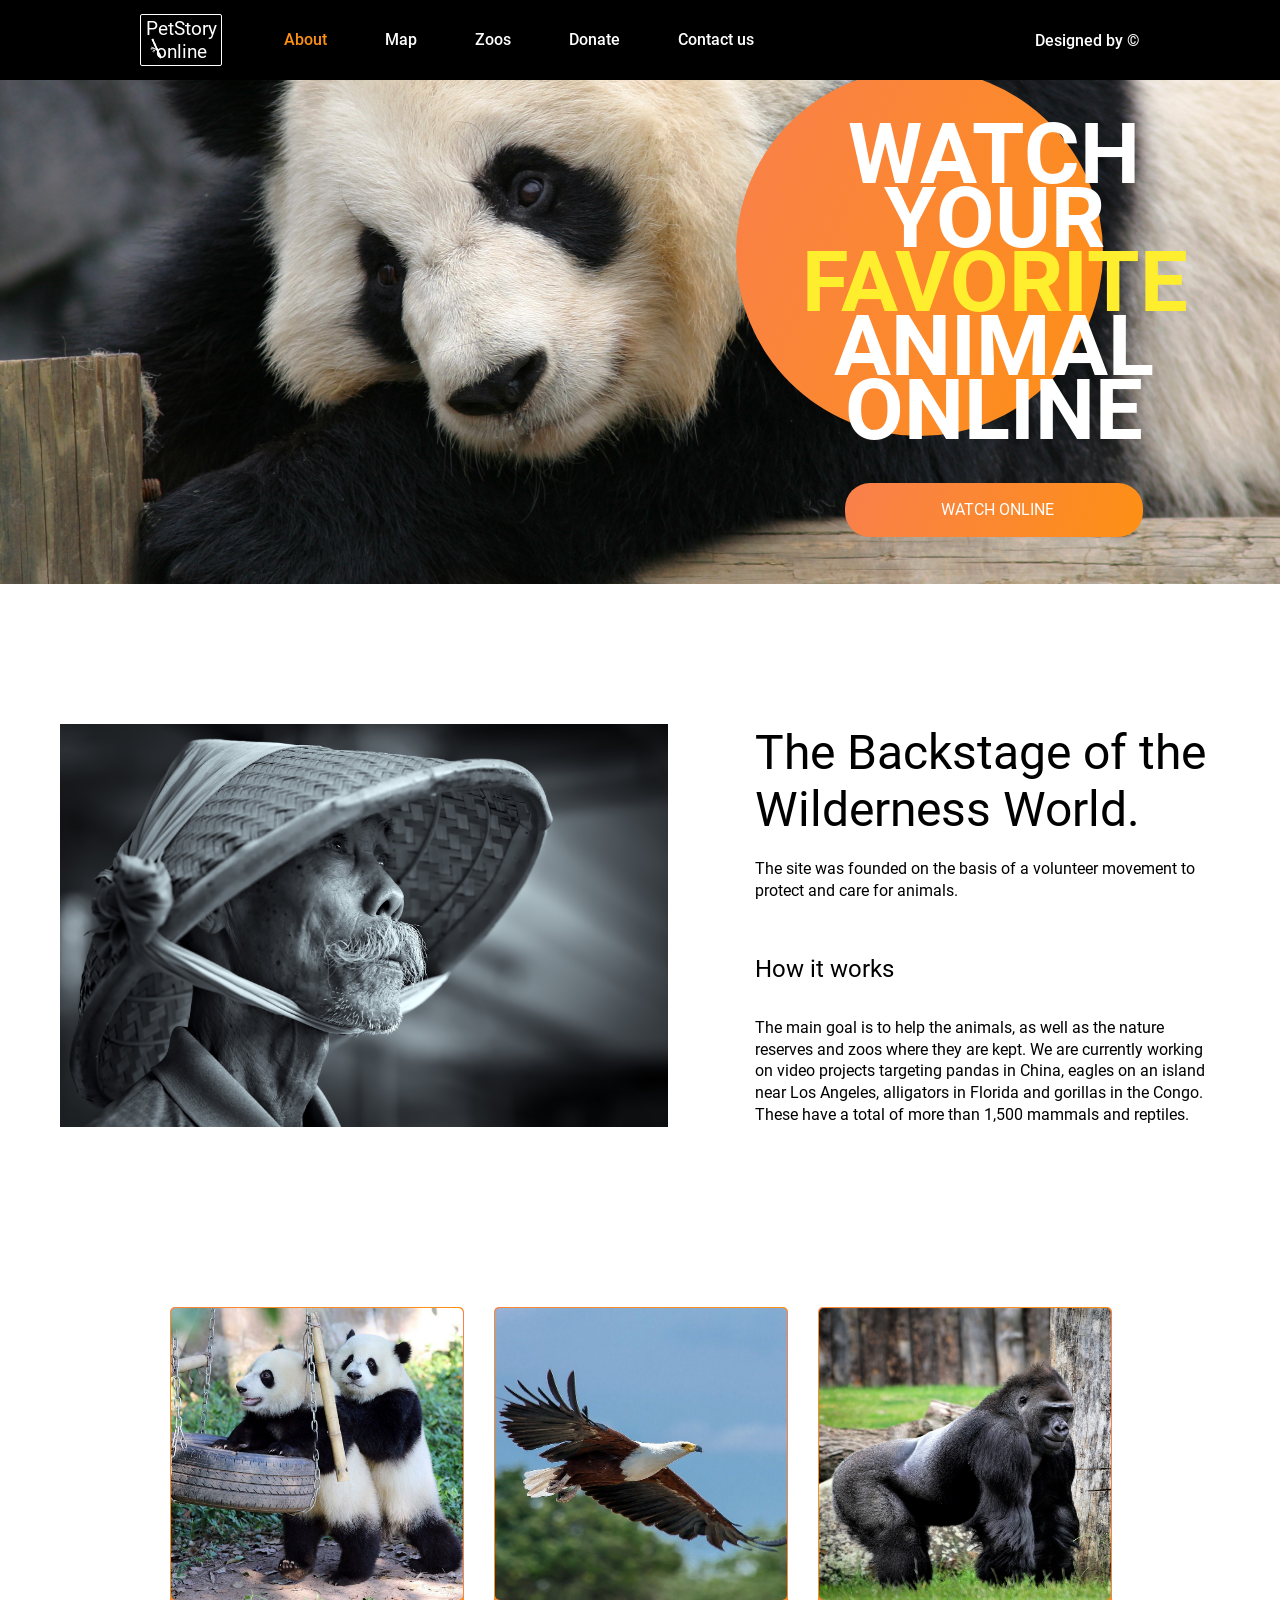
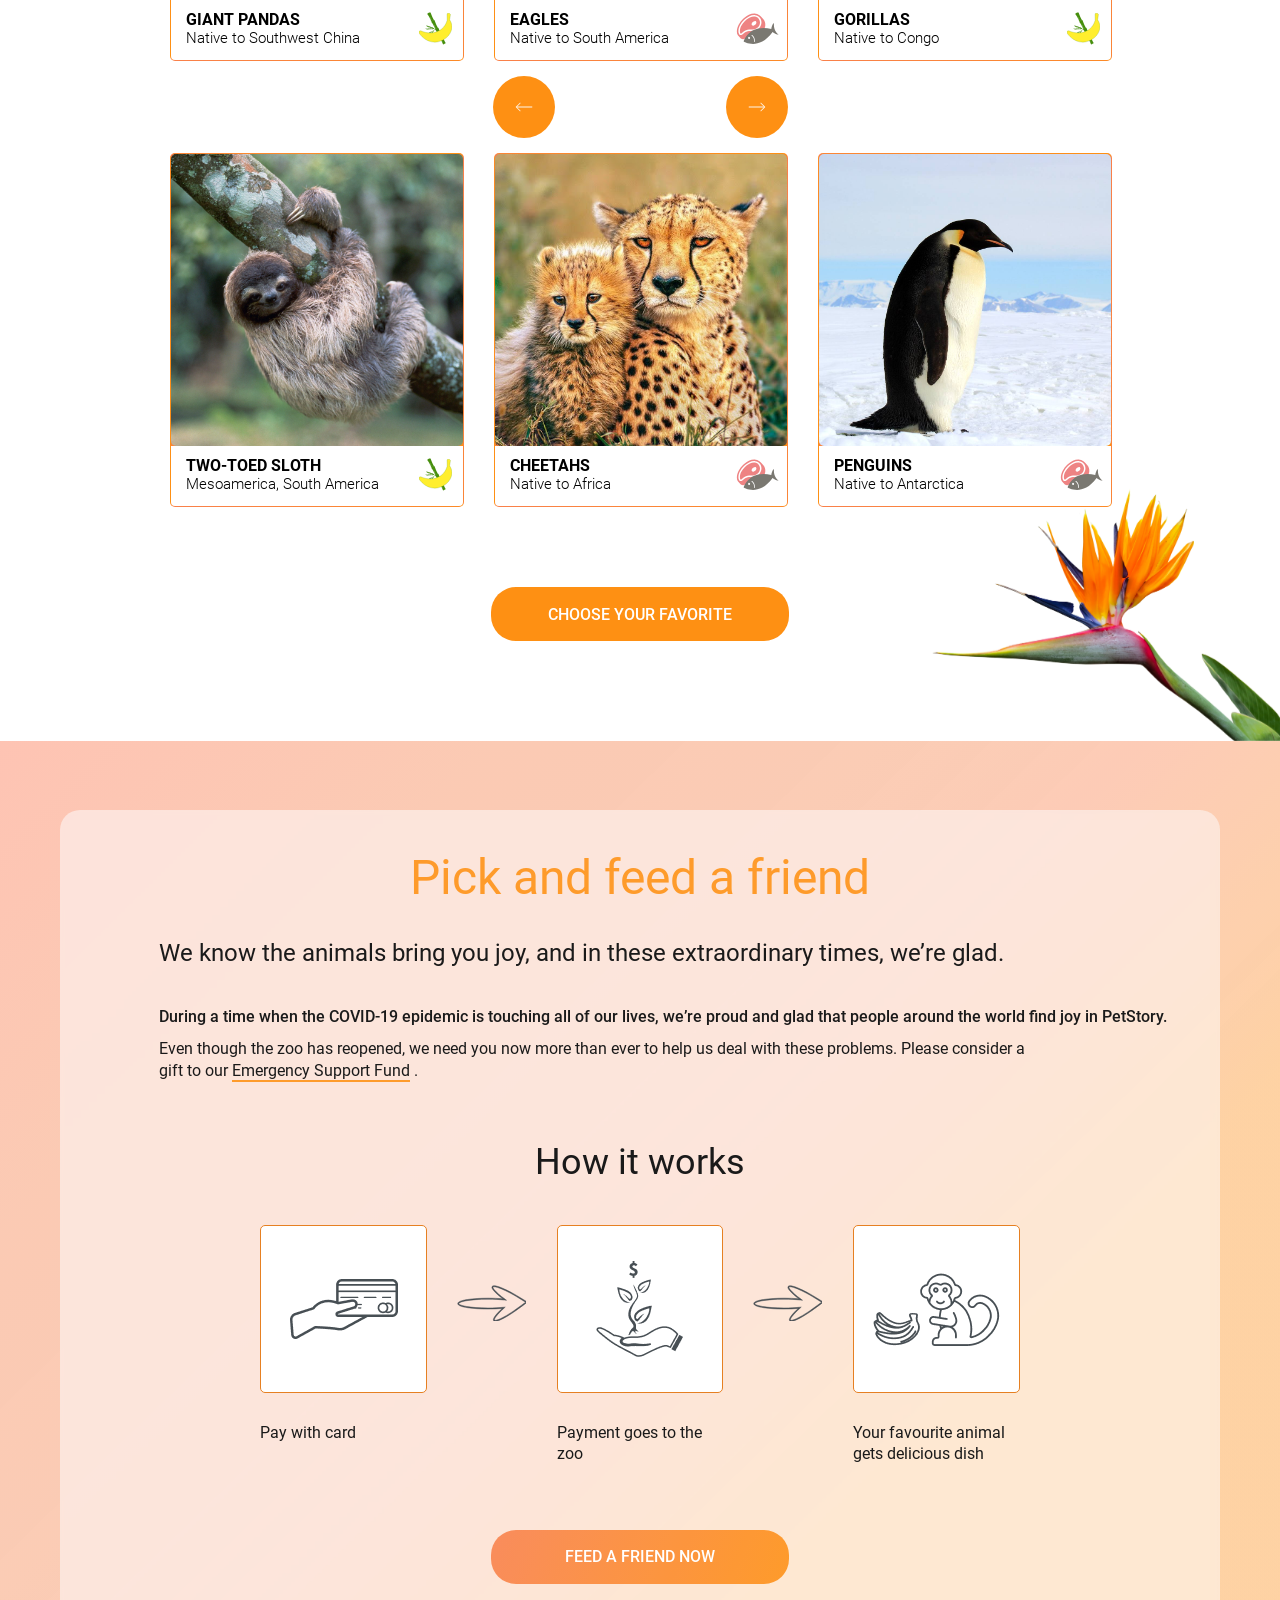
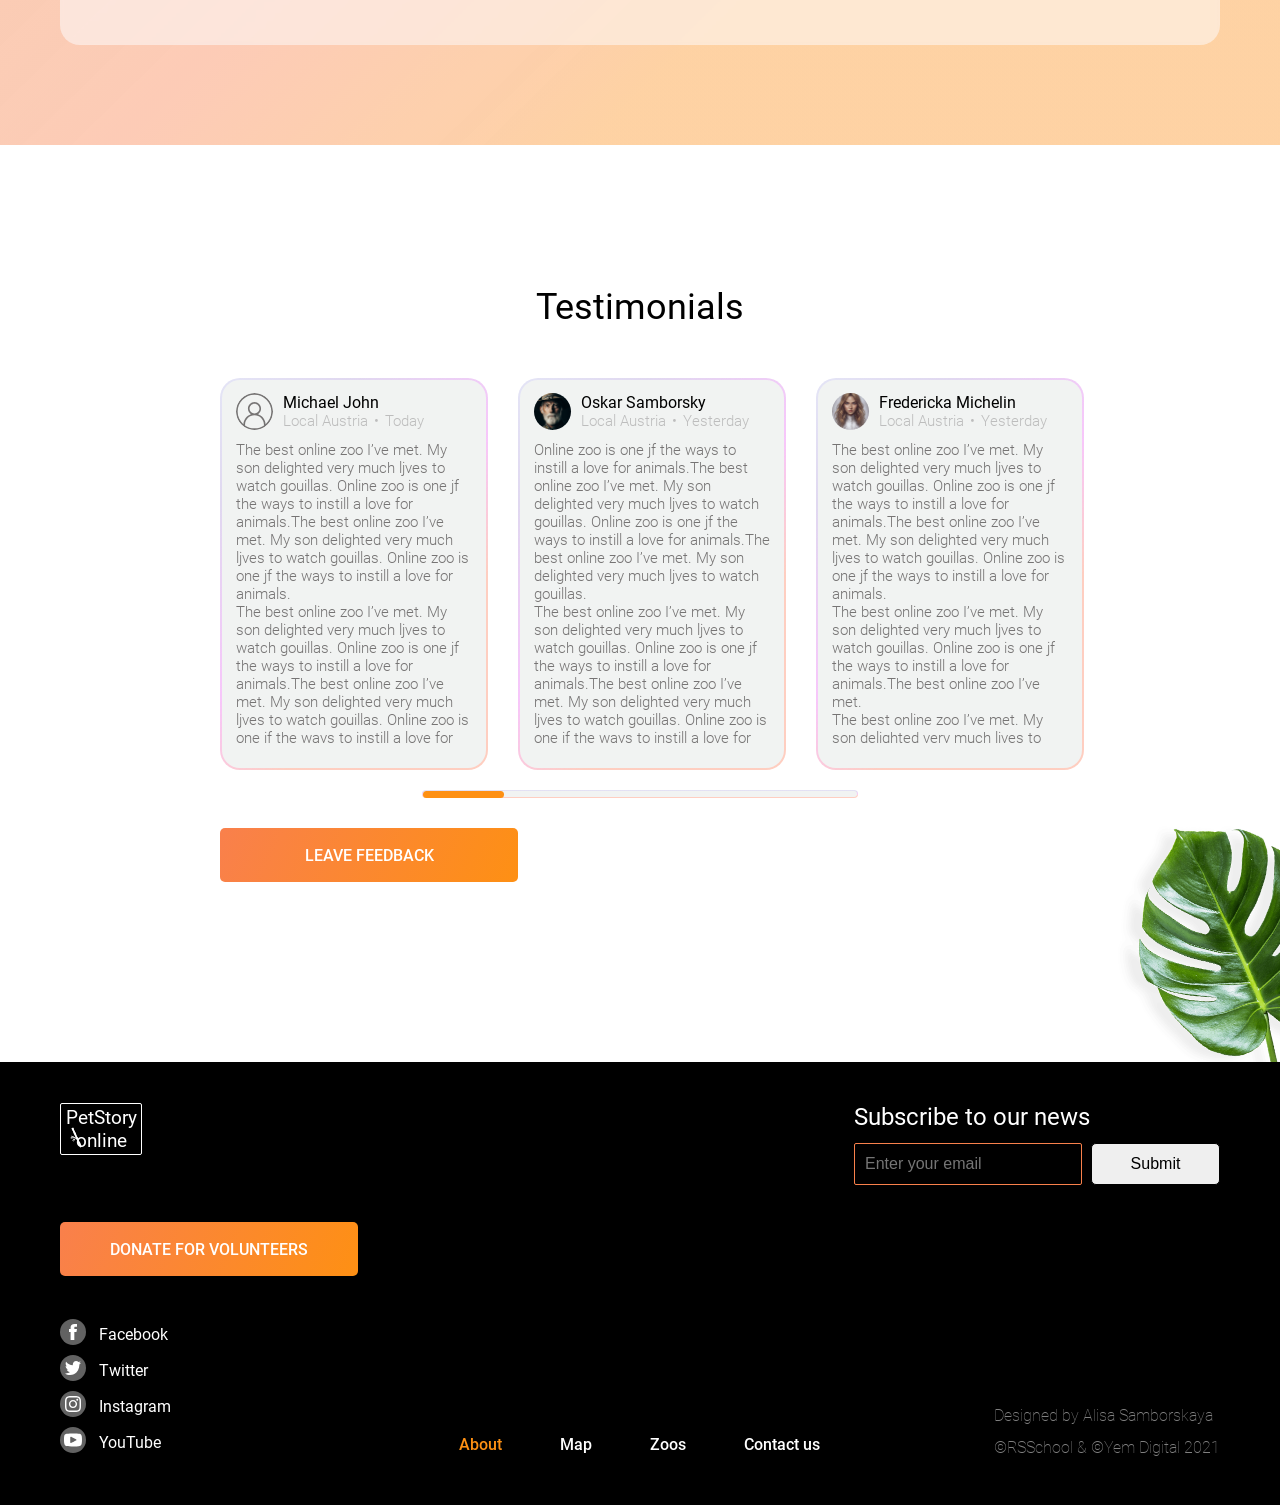
==== commit 839bfcf2: "feat: add testimonials popups" ====
--- a/online-zoo/pages/main/index.html
+++ b/online-zoo/pages/main/index.html
@@ -10,6 +10,8 @@
 </head>
 <body>
     <div class="dark"></div>
+    <div class="dark-2"></div>
+
     <header class="header">
         <div class="nav-wrapper">
             <a href="../../pages/main/index.html" class="logo header-logo">
@@ -36,7 +38,7 @@
             </a>
             <nav class="burger-nav">
                 <ul class="burger-nav-list">
-                    <li><a href="#" class="burger-nav-link">About</a></li>
+                    <li><a href="../../pages/main/index.html" class="burger-nav-link">About</a></li>
                     <li><a href="#map" class="burger-nav-link">Map</a></li>
                     <li><a href="#zoos" class="burger-nav-link">Zoos</a></li>
                     <li><a href="../donate/index.html" class="burger-nav-link">Donate</a></li>
@@ -44,7 +46,7 @@
                     <li><a href="https://www.figma.com/file/jfEFwkXVj1WRq7sUHDr8os/PetStory-online" target="_blank" class="burger-credits">Designed by ©</a></li>
                 </ul>
             </nav>
-            <div class="close-button">
+            <div class="close-button burger-close-button">
                 <span class="close-line"></span>
                 <span class="close-line"></span>
             </div>
@@ -52,6 +54,83 @@
         <a href="https://www.figma.com/file/jfEFwkXVj1WRq7sUHDr8os/PetStory-online" target="_blank" class="header-credits">Designed by ©</a>
     </header>
     <main class="main">
+        <div class="testimonials-popups">
+            <div class="popup-card-wrapper">
+                <div class="close-button close-popup-button">
+                    <span class="close-line"></span>
+                    <span class="close-line"></span>
+                </div>
+                <div class="popup-card">
+                    <div class="popup-inner-card">
+                        <div class="popup-info">
+                            <div class="popup-avatar"></div>
+                            <div class="popup-description">
+                                <div class="popup-name">Michael John</div>
+                                <div class="popup-circs">
+                                    <div class="popup-location">Local Austria</div>
+                                    <div class="popup-separator">•</div>
+                                    <div class="popup-time">Today</div>
+                                </div>
+                            </div>
+                        </div>
+                        <div class="popup-feedback">
+                            <p>The best online zoo I’ve met. My son delighted very much ljves to watch gouillas. Online zoo is one jf the ways to instill a love for animals.The best online zoo I’ve met. My son delighted very much ljves to watch gouillas. Online zoo is one jf the ways to instill a love for animals.</p>
+                            <p>The best online zoo I’ve met. My son delighted very much ljves to watch gouillas. Online zoo is one jf the ways to instill a love for animals.The best online zoo I’ve met. My son delighted very much ljves to watch gouillas. Online zoo is one jf the ways to instill a love for animals.</p>
+                        </div>
+                    </div>
+                </div>
+            </div>
+            <div class="popup-card-wrapper">
+                <div class="close-button close-popup-button">
+                    <span class="close-line"></span>
+                    <span class="close-line"></span>
+                </div>
+                <div class="popup-card">
+                    <div class="popup-inner-card">
+                        <div class="popup-info">
+                            <div class="popup-avatar"></div>
+                            <div class="popup-description">
+                                <div class="popup-name">Fredericka Michelin</div>
+                                <div class="popup-circs">
+                                    <div class="popup-location">Local Austria</div>
+                                    <div class="popup-separator">•</div>
+                                    <div class="popup-time">Yesterday</div>
+                                </div>
+                            </div>
+                        </div>
+                        <div class="popup-feedback">
+                            <p> My son delighted very much ljves to watch gouillas. Online zoo is one jf the ways to instill a love for animals.The best online zoo I’ve met. My son delighted very much ljves to watch gouillas. Online zoo is one jf the ways to instill a love for animals.The best online zoo I’ve met.</p>
+                            <p>The best online zoo I’ve met. My son delighted very much ljves to watch gouillas. Online zoo is one jf the ways to instill a love for animals.The best online zoo I’ve met. My son delighted very much ljves to watch gouillas. Online zoo is one jf the ways to instill a love for animals.</p>
+                        </div>
+                    </div>
+                </div>
+            </div>
+            <div class="popup-card-wrapper">
+                <div class="close-button close-popup-button">
+                    <span class="close-line"></span>
+                    <span class="close-line"></span>
+                </div>
+                <div class="popup-card">
+                    <div class="popup-inner-card">
+                        <div class="popup-info">
+                            <div class="popup-avatar"></div>
+                            <div class="popup-description">
+                                <div class="popup-name">Oska Samborska</div>
+                                <div class="popup-circs">
+                                    <div class="popup-location">Local Austria</div>
+                                    <div class="popup-separator">•</div>
+                                    <div class="popup-time">Yesterday</div>
+                                </div>
+                            </div>
+                        </div>
+                        <div class="popup-feedback">
+                            <p>Online zoo is one jf the ways to instill a love for animals.The best online zoo I’ve met. My son delighted very much ljves to watch gouillas. Online zoo is one jf the ways to instill a love for animals.The best online zoo I’ve met. My son delighted very much ljves to watch gouillas.</p>
+                            <p>The best online zoo I’ve met. My son delighted very much ljves to watch gouillas. Online zoo is one jf the ways to instill a love for animals.The best online zoo I’ve met. My son delighted very much ljves to watch gouillas. Online zoo is one jf the ways to instill a love for animals.</p>
+                        </div>
+                    </div>
+                </div>
+            </div>
+        </div>
         <section class="watch-block">
             <div class="watch-wrapper">
                 <div class="orange-circle"></div>
--- a/online-zoo/pages/main/style.css
+++ b/online-zoo/pages/main/style.css
@@ -51,6 +51,16 @@
     position: fixed;
     background-color: rgba(0, 0, 0, 0.5);
     z-index: 100;
+    transition: 0.5s;
+    display: none;
+}
+
+.dark-2 {
+    width: 100%;
+    height: 100%;
+    position: fixed;
+    background-color: rgba(0, 0, 0, 0.5);
+    z-index: 1000;
     transition: 0.5s;
     display: none;
 }
@@ -122,15 +132,15 @@
     position: absolute;
     top: 15px;
     right: 15px;
-    width: 20px;
-    height: 20px;
+    width: 17px;
+    height: 17px;
     cursor: pointer;
 }
 
 .close-line {
     display: block;
-    width: 20px;
-    height: 1.5px;
+    width: 18px;
+    height: 2px;
     background-color:#FE9013;
     border-radius: 20px;
     position: absolute;
@@ -844,7 +854,32 @@
     transition: 0.5s;
 }
 
-.testimonial-card {
+.testimonials-popups {
+    display: flex;
+    justify-content: center;
+    align-items: center;
+}
+
+.popup-card-wrapper {
+    display: flex;
+    align-items: center;
+    width: 320px;
+    height: 428px;
+    background-color: white;
+    top: -500px;
+    position: fixed;
+    z-index: 1000;
+    transition: 0.5s;
+}
+
+.popup-card-wrapper .close-button {
+    top: 10px;
+    right: 10px;
+    opacity: 0.5;
+}
+
+.testimonial-card,
+.popup-card {
     margin: auto;
     margin-top: 2px;
     width: 268px;
@@ -858,65 +893,80 @@
     font-size: 15px;
     font-weight: 300;
     overflow: hidden;
-}
-
-.testimonial-info {
+    transition: 0.2s;
+}
+
+.popup-card {
+    margin: 0;
+    margin-left: 17px;
+    cursor: initial;
+}
+
+.testimonial-info,
+.popup-info {
     display: flex;
     flex-direction: row;
     margin-bottom: 11px;
 }
 
-.testimonial-description {
+.testimonial-description,
+.popup-description {
     display: flex;
     flex-direction: column;
 }
 
-.testimonial-circs {
+.testimonial-circs,
+.popup-circs {
     display: flex;
     flex-direction: row;
     gap: 6px;
 }
 
-.testimonial-avatar {
+.testimonial-avatar,
+.popup-avatar {
     width: 37px;
     height: 37px;
     border-radius: 50%;
     margin-right: 10px;
 }
 
-.testimonial-card:nth-of-type(1) > .testimonial-inner-card > .testimonial-info > .testimonial-avatar,
-.testimonial-card:nth-of-type(7) > .testimonial-inner-card > .testimonial-info > .testimonial-avatar {
+.one > .testimonial-inner-card > .testimonial-info > .testimonial-avatar,
+.seven > .testimonial-inner-card > .testimonial-info > .testimonial-avatar,
+.popup-card-wrapper:nth-of-type(1) > .popup-card > .popup-inner-card > .popup-info > .popup-avatar {
     background-image: url('../../assets/icons/avatar.svg');
 }
 
-.testimonial-card:nth-of-type(2) > .testimonial-inner-card > .testimonial-info > .testimonial-avatar,
-.testimonial-card:nth-of-type(8) > .testimonial-inner-card > .testimonial-info > .testimonial-avatar {
+.two > .testimonial-inner-card > .testimonial-info > .testimonial-avatar,
+.eight > .testimonial-inner-card > .testimonial-info > .testimonial-avatar {
     background-image: url('../../assets/images/Oskar_Samborsky.jfif');
     background-size: cover;
     background-position: 100% 15%;
 }
 
-.testimonial-card:nth-of-type(3) > .testimonial-inner-card > .testimonial-info > .testimonial-avatar,
-.testimonial-card:nth-of-type(5) > .testimonial-inner-card > .testimonial-info > .testimonial-avatar,
-.testimonial-card:nth-of-type(9) > .testimonial-inner-card > .testimonial-info > .testimonial-avatar,
-.testimonial-card:nth-of-type(11) > .testimonial-inner-card > .testimonial-info > .testimonial-avatar {
+.three > .testimonial-inner-card > .testimonial-info > .testimonial-avatar,
+.five > .testimonial-inner-card > .testimonial-info > .testimonial-avatar,
+.nine > .testimonial-inner-card > .testimonial-info > .testimonial-avatar,
+.eleven > .testimonial-inner-card > .testimonial-info > .testimonial-avatar,
+.popup-card-wrapper:nth-of-type(2) > .popup-card > .popup-inner-card > .popup-info > .popup-avatar {
     background-image: url('../../assets/images/Fredericka_Michelin.jfif');
     background-size: cover;
     background-position: 30%;
 }
 
-.testimonial-card:nth-of-type(4) > .testimonial-inner-card > .testimonial-info > .testimonial-avatar,
-.testimonial-card:nth-of-type(10) > .testimonial-inner-card > .testimonial-info > .testimonial-avatar {
+.four > .testimonial-inner-card > .testimonial-info > .testimonial-avatar,
+.ten > .testimonial-inner-card > .testimonial-info > .testimonial-avatar {
     background-image: url('../../assets/images/Mila_Riksha.jfif');
     background-size: cover;
 }
 
-.testimonial-card:nth-of-type(6) > .testimonial-inner-card > .testimonial-info > .testimonial-avatar {
+.six > .testimonial-inner-card > .testimonial-info > .testimonial-avatar,
+.popup-card-wrapper:nth-of-type(3) > .popup-card > .popup-inner-card > .popup-info > .popup-avatar {
     background-image: url('../../assets/images/Mila_Riksha.jfif');
     background-size: cover;
 }
 
-.testimonial-name {
+.testimonial-name,
+.popup-name {
     font-family: "Roboto", sans-serif;
     font-weight: 400;
     font-size: 16px;
@@ -924,17 +974,22 @@
 
 .testimonial-location,
 .testimonial-time,
-.testimonial-separator {
+.testimonial-separator,
+.popup-location,
+.popup-time,
+.popup-separator {
     color: #BDBDBD;
 }
 
-.testimonial-feedback {
+.testimonial-feedback,
+.popup-feedback {
     height: 302px;
     color: #767474;
     overflow: hidden;
 }
 
-.testimonial-feedback p {
+.testimonial-feedback p,
+.popup-feedback p {
     margin: 0;
     line-height: 18px;
 }
@@ -950,7 +1005,7 @@
 .input-range {
     width: 52%;
     height: 8px;
-    z-index: 100;
+    z-index: 10;
 }
 
 input[type=range] {
@@ -971,7 +1026,7 @@
 
 input[type=range]::-webkit-slider-thumb {
     -webkit-appearance: none;
-    width: 12.5%;
+    width: 18.7%;
     height: 7px;
     border-radius: 5px;
     background-color:#FE9013;
@@ -980,7 +1035,7 @@
 }
 
 input[type=range]::-moz-range-thumb {
-    width: 12.5%;
+    width: 18.7%;
     height: 7px;
     border-radius: 5px;
     background-color:#FE9013;
@@ -1254,6 +1309,7 @@
     .watch-block {
         height: 584px;
         background-size: 120%;
+        filter: none;
     }
 
     .watch-wrapper {
@@ -1350,7 +1406,6 @@
         gap: 48px;
     }
 
-    
     .backstage-text {
         padding-left: 32px;
         width: 51.7%;
@@ -1566,13 +1621,14 @@
         display: flex;
         flex-direction: column;
         align-items: center;
-        padding: 10px 20px;
+        padding: 10px 0;
     }
 
     .testimonials-cards-wrapper {
         height: 363px;
         overflow: hidden;
         margin-bottom: 40px;
+        padding: 0 20px;
         display: grid; 
         grid-template-columns: 1fr; 
         grid-template-rows: repeat (11, 109px); 
@@ -1594,6 +1650,15 @@
     .testimonial-card {
         height: 109px;
         width: 100%;
+        cursor: pointer;
+    }
+
+    .testimonial-card:hover {
+        transform: scale(1.03);
+    }
+    
+    .testimonial-card:active {
+        transform: scale(1);
     }
 
     .testimonial-feedback {
@@ -1697,6 +1762,12 @@
     }
 }    
 
+@media (max-width: 715px) {
+    .header .nav-wrapper .nav .nav-list {
+        gap: 28px;
+    }
+}
+
 @media (max-width: 641px) {
     .burger-menu {
         display: flex;
@@ -2371,7 +2442,11 @@
     }
 
     .testimonials-wrapper {
-        padding: 10px;
+        padding: 10px 0;
+    }
+
+    .testimonials-cards-wrapper {
+        padding: 0 10px;
     }
 
     .testimonial-card {
@@ -2387,7 +2462,7 @@
     }
 
     .testimonials-cards-wrapper {
-        margin-bottom: 25px;
+        margin-bottom: 26px;
     }
 
     .feedback-button {
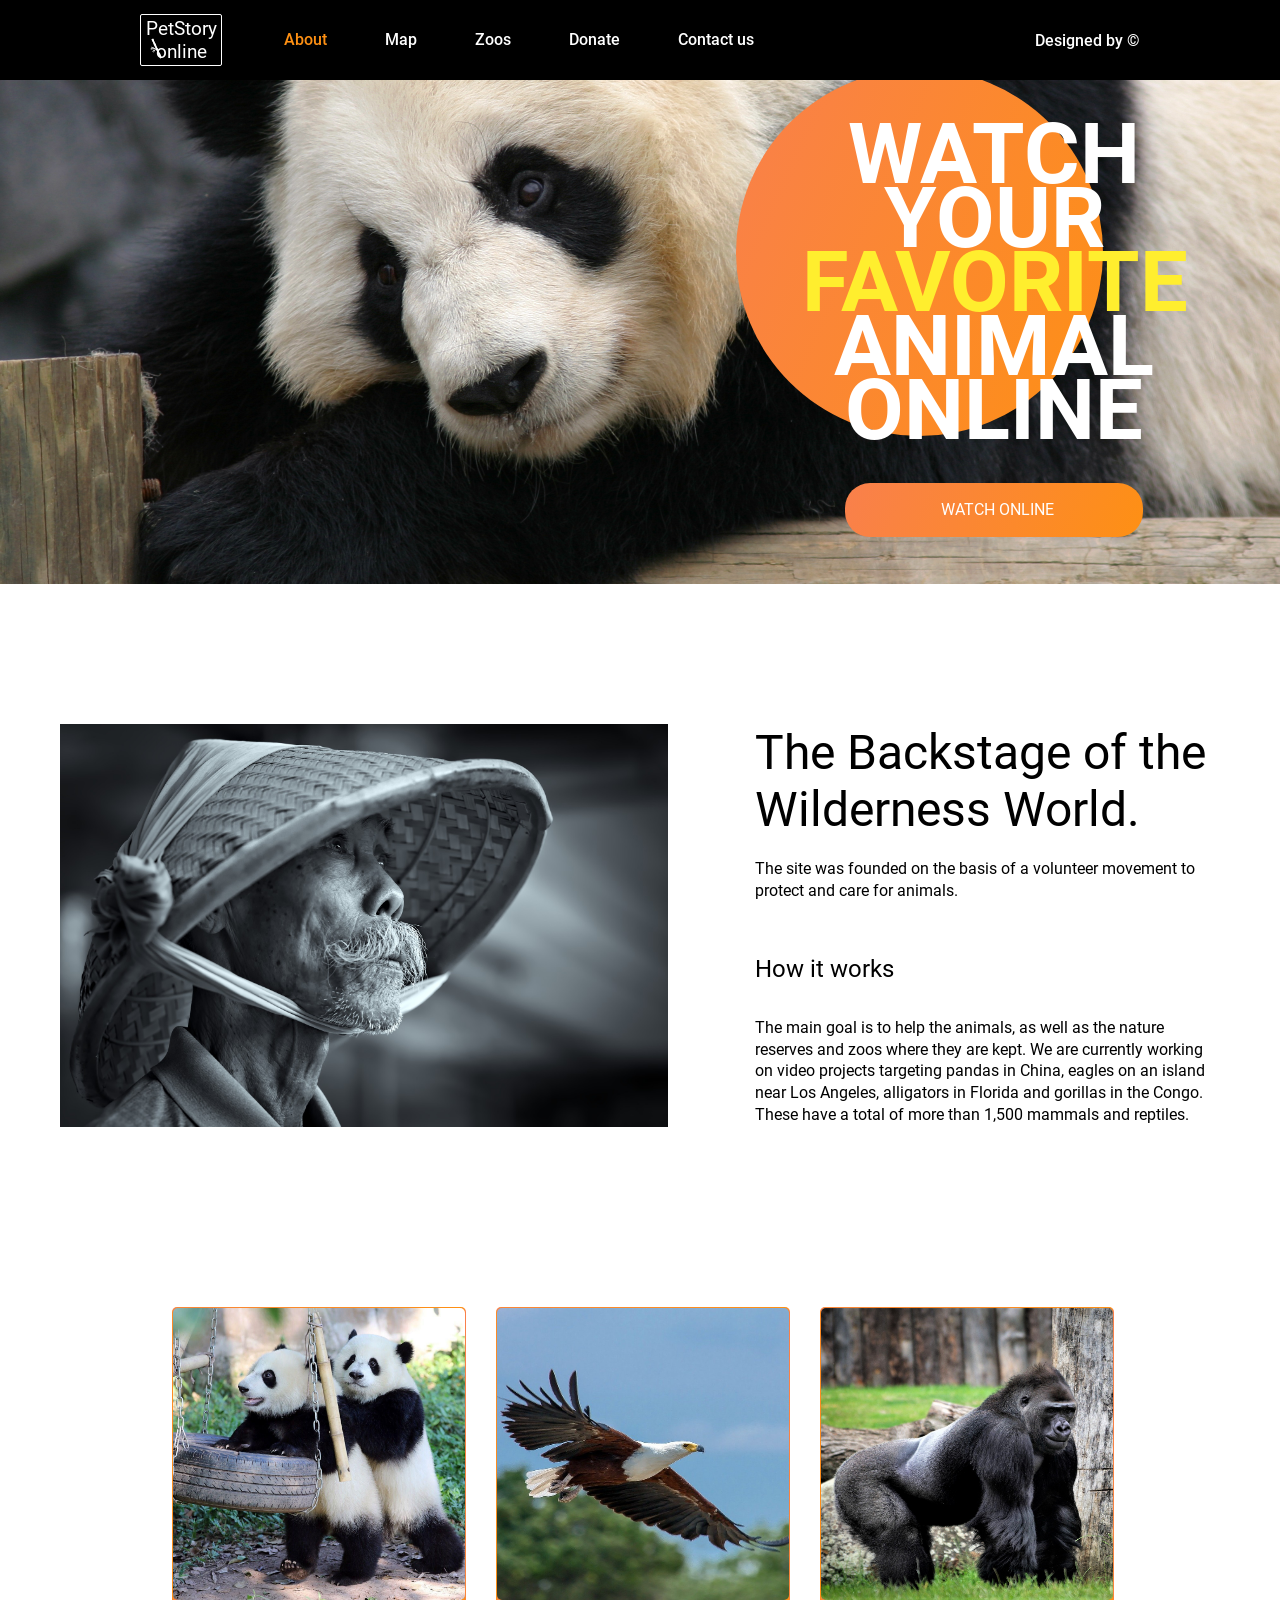
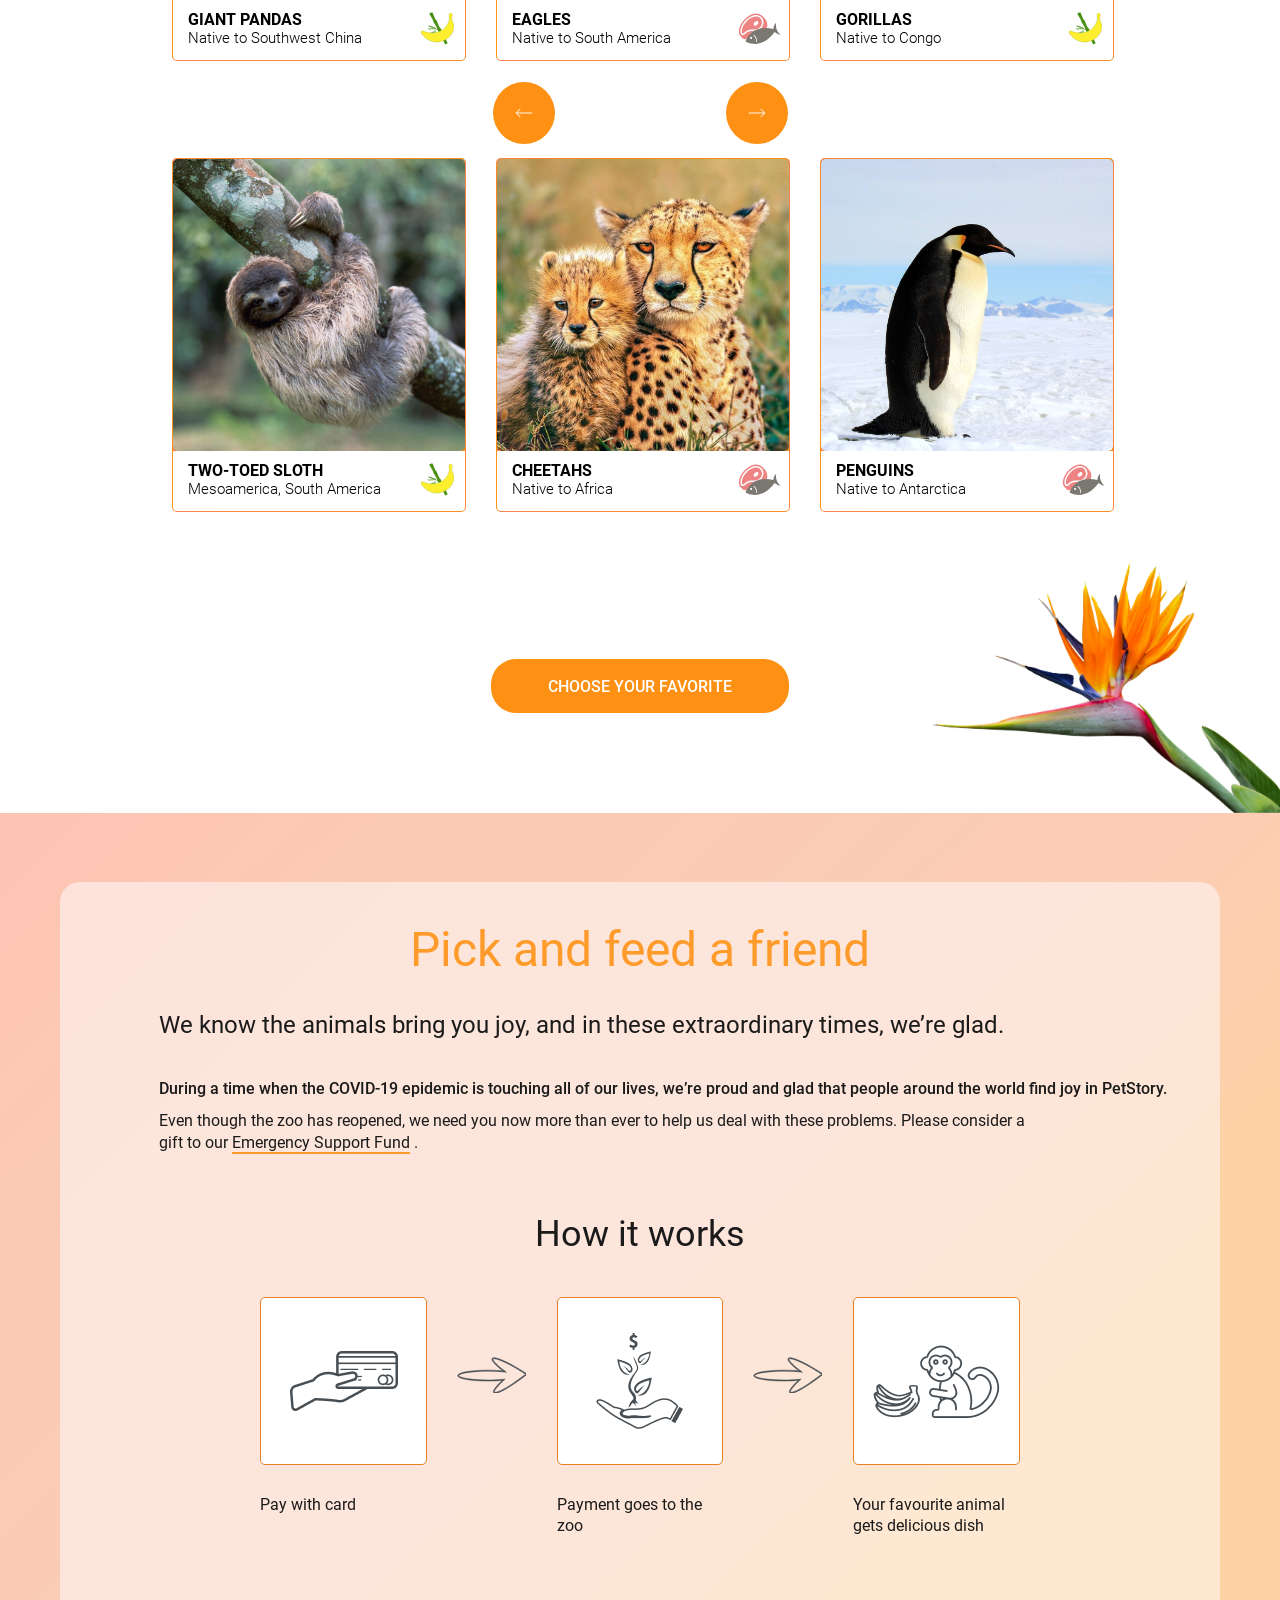
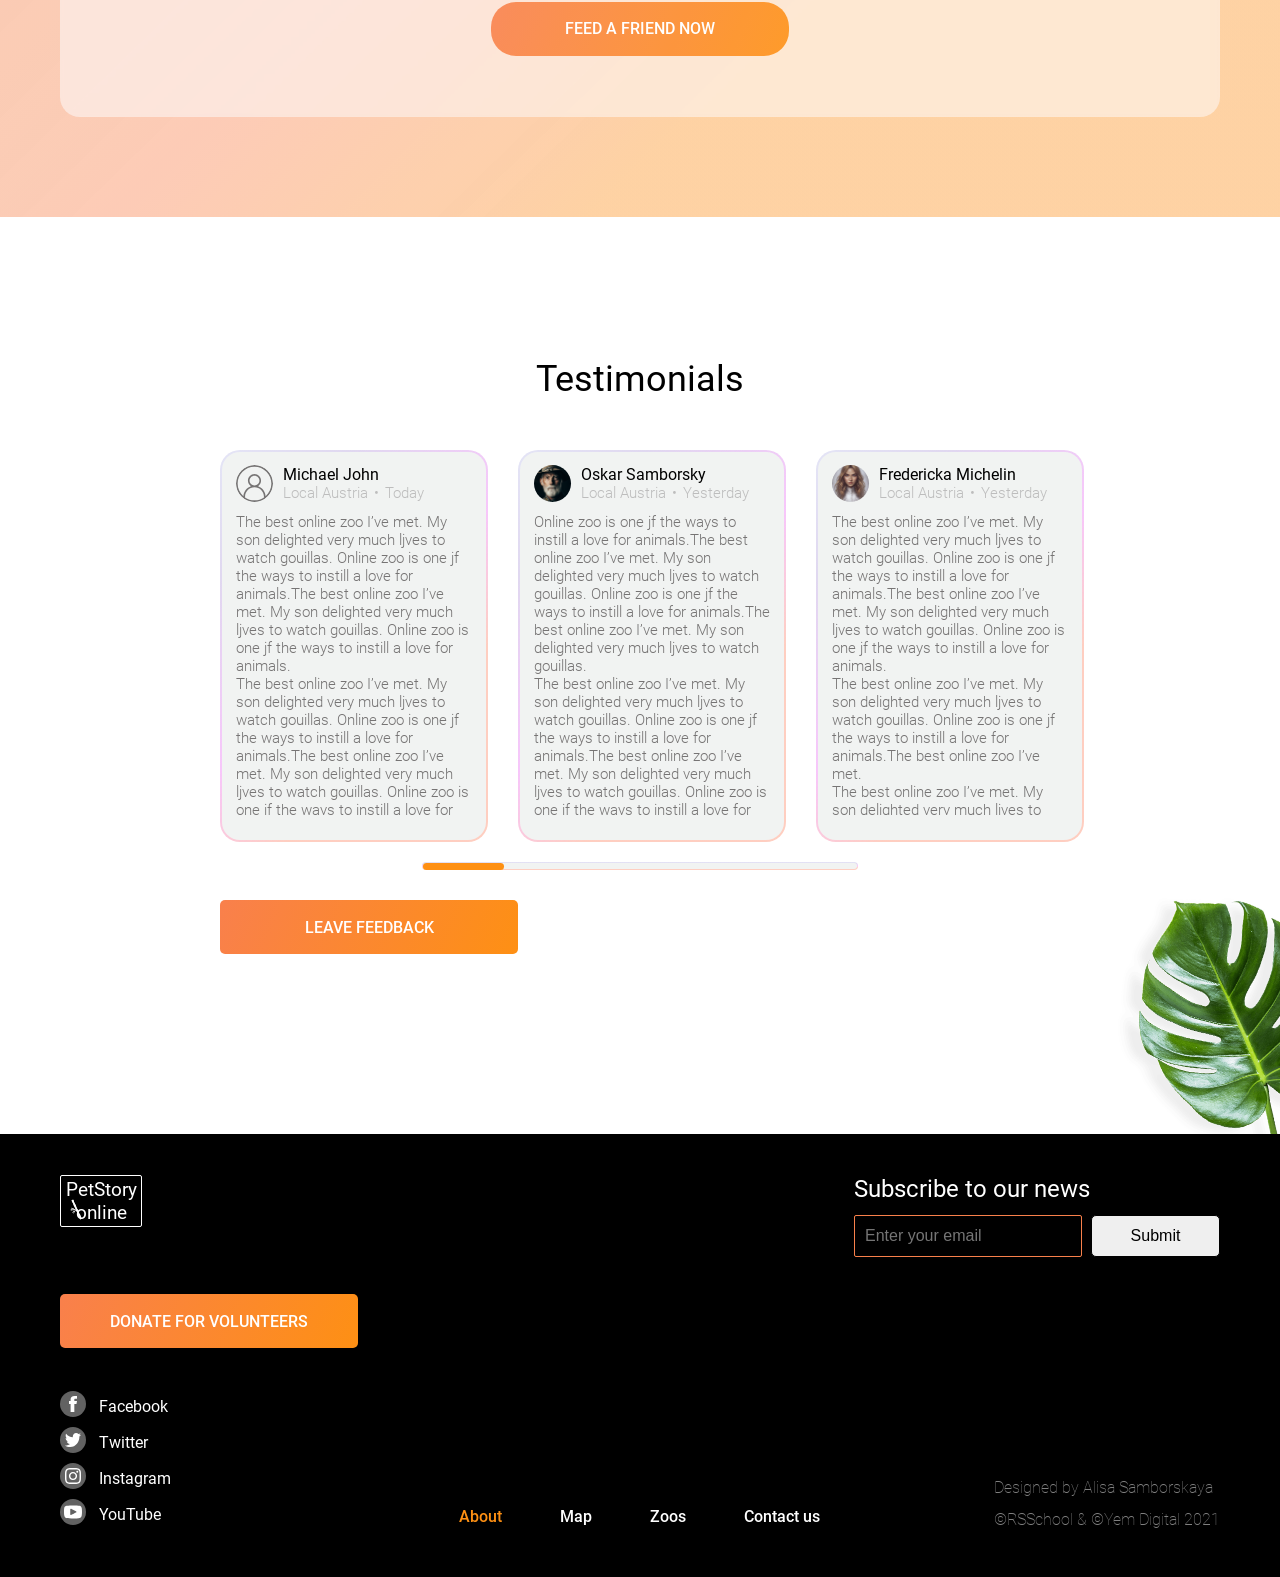
==== commit 2d8370a1: "feat: add slider for pets block" ====
--- a/online-zoo/pages/main/index.html
+++ b/online-zoo/pages/main/index.html
@@ -163,75 +163,172 @@
                     </button>
                 </div>
                 <div class="pets-cards-block">
-                    <div class="pets-cards-row first-row">
-                        <div class="pet-card pandas">
-                            <div class="pet-photo"></div>
-                            <div class="pet-text">
-                                <div class="pet-title">Giant Pandas</div>
-                                <div class="pet-destination">Native to Southwest China</div>
-                                <div class="pet-icon"></div>
-                            </div>
-                        </div>
-                        <div class="pet-card eagles">
-                            <div class="pet-photo"></div>
-                            <div class="pet-text">
-                                <div class="pet-title">Eagles</div>
-                                <div class="pet-destination">Native to South America</div>
-                                <div class="pet-icon"></div>
-                            </div>
-                        </div>
-                        <div class="pet-card gorilla">
-                            <div class="pet-photo"></div>
-                            <div class="pet-text">
-                                <div class="pet-title">Gorillas</div>
-                                <div class="pet-destination">Native to Congo</div>
-                                <div class="pet-icon"></div>
-                            </div>
-                        </div>
-                        <div class="pet-card alligators">
-                            <div class="pet-photo"></div>
-                            <div class="pet-text">
-                                <div class="pet-title">Alligators</div>
-                                <div class="pet-destination">
-                                    <p class="alligator-first-text">Native to Southeastern U. S.</p>
-                                    <p class="alligator-second-text">Native to Southeastern United States</p>
-                                </div>
-                                <div class="pet-icon"></div>
-                            </div>
-                        </div>
-                    </div>
-                    <div class="pets-cards-row second-row">
-                        <div class="pet-card sloth">
-                            <div class="pet-photo"></div>
-                            <div class="pet-text">
-                                <div class="pet-title">Two-toed Sloth</div>
-                                <div class="pet-destination">Mesoamerica, South America</div>
-                                <div class="pet-icon"></div>
-                            </div>
-                        </div>
-                        <div class="pet-card cheetahs">
-                            <div class="pet-photo"></div>
-                            <div class="pet-text">
-                                <div class="pet-title">Cheetahs</div>
-                                <div class="pet-destination">Native to Africa</div>
-                                <div class="pet-icon"></div>
-                            </div>
-                        </div>
-                        <div class="pet-card penguins">
-                            <div class="pet-photo"></div>
-                            <div class="pet-text">
-                                <div class="pet-title">Penguins</div>
-                                <div class="pet-destination">Native to Antarctica</div>
-                                <div class="pet-icon"></div>
-                            </div>
-                        </div>
-                        <div class="pet-card gorillas">
-                            <div class="pet-photo"></div>
-                            <div class="pet-text">
-                                <div class="pet-title">Gorillas</div>
-                                <div class="pet-destination">Native to Congo</div>
-                                <div class="pet-icon"></div>
-                            </div>
+                    <div class="slider">
+                        <div class="item-left">
+                            
+                                <div class="pet-card eagles card2">
+                                    <div class="pet-photo"></div>
+                                    <div class="pet-text">
+                                        <div class="pet-title">Eagles</div>
+                                        <div class="pet-destination">Native to South America</div>
+                                        <div class="pet-icon"></div>
+                                    </div>
+                                </div>
+                                <div class="pet-card gorilla card3">
+                                    <div class="pet-photo"></div>
+                                    <div class="pet-text">
+                                        <div class="pet-title">Gorillas</div>
+                                        <div class="pet-destination">Native to Congo</div>
+                                        <div class="pet-icon"></div>
+                                    </div>
+                                </div>
+                                <div class="pet-card alligators card4">
+                                    <div class="pet-photo"></div>
+                                    <div class="pet-text">
+                                        <div class="pet-title">Alligators</div>
+                                        <div class="pet-destination">
+                                            <p class="alligator-first-text">Native to Southeastern U. S.</p>
+                                            <p class="alligator-second-text">Native to Southeastern United States</p>
+                                        </div>
+                                        <div class="pet-icon"></div>
+                                    </div>
+                                </div>  
+                            
+                            
+                                <div class="pet-card cheetahs card6">
+                                    <div class="pet-photo"></div>
+                                    <div class="pet-text">
+                                        <div class="pet-title">Cheetahs</div>
+                                        <div class="pet-destination">Native to Africa</div>
+                                        <div class="pet-icon"></div>
+                                    </div>
+                                </div>
+                                <div class="pet-card penguins card7">
+                                    <div class="pet-photo"></div>
+                                    <div class="pet-text">
+                                        <div class="pet-title">Penguins</div>
+                                        <div class="pet-destination">Native to Antarctica</div>
+                                        <div class="pet-icon"></div>
+                                    </div>
+                                </div>
+                                <div class="pet-card gorillas card8">
+                                    <div class="pet-photo"></div>
+                                    <div class="pet-text">
+                                        <div class="pet-title">Gorillas</div>
+                                        <div class="pet-destination">Native to Congo</div>
+                                        <div class="pet-icon"></div>
+                                    </div>
+                                </div>
+                            
+                        </div>
+                        <div class="item-active">
+                                <div class="pet-card pandas card1">
+                                    <div class="pet-photo"></div>
+                                    <div class="pet-text">
+                                        <div class="pet-title">Giant Pandas</div>
+                                        <div class="pet-destination">Native to Southwest China</div>
+                                        <div class="pet-icon"></div>
+                                    </div>
+                                </div>
+                                <div class="pet-card eagles card2">
+                                    <div class="pet-photo"></div>
+                                    <div class="pet-text">
+                                        <div class="pet-title">Eagles</div>
+                                        <div class="pet-destination">Native to South America</div>
+                                        <div class="pet-icon"></div>
+                                    </div>
+                                </div>
+                                <div class="pet-card gorilla card3">
+                                    <div class="pet-photo"></div>
+                                    <div class="pet-text">
+                                        <div class="pet-title">Gorillas</div>
+                                        <div class="pet-destination">Native to Congo</div>
+                                        <div class="pet-icon"></div>
+                                    </div>
+                                </div>
+                            
+                            
+                                <div class="pet-card sloth card5">
+                                    <div class="pet-photo"></div>
+                                    <div class="pet-text">
+                                        <div class="pet-title">Two-toed Sloth</div>
+                                        <div class="pet-destination">Mesoamerica, South America</div>
+                                        <div class="pet-icon"></div>
+                                    </div>
+                                </div>
+                                <div class="pet-card cheetahs card6">
+                                    <div class="pet-photo"></div>
+                                    <div class="pet-text">
+                                        <div class="pet-title">Cheetahs</div>
+                                        <div class="pet-destination">Native to Africa</div>
+                                        <div class="pet-icon"></div>
+                                    </div>
+                                </div>
+                                <div class="pet-card penguins card7">
+                                    <div class="pet-photo"></div>
+                                    <div class="pet-text">
+                                        <div class="pet-title">Penguins</div>
+                                        <div class="pet-destination">Native to Antarctica</div>
+                                        <div class="pet-icon"></div>
+                                    </div>
+                                </div>
+                        </div>
+                        <div class="item-right">
+                            
+                                <div class="pet-card alligators card4">
+                                    <div class="pet-photo"></div>
+                                    <div class="pet-text">
+                                        <div class="pet-title">Alligators</div>
+                                        <div class="pet-destination">
+                                            <p class="alligator-first-text">Native to Southeastern U. S.</p>
+                                            <p class="alligator-second-text">Native to Southeastern United States</p>
+                                        </div>
+                                        <div class="pet-icon"></div>
+                                    </div>
+                                </div>
+                                <div class="pet-card pandas card1">
+                                    <div class="pet-photo"></div>
+                                    <div class="pet-text">
+                                        <div class="pet-title">Giant Pandas</div>
+                                        <div class="pet-destination">Native to Southwest China</div>
+                                        <div class="pet-icon"></div>
+                                    </div>
+                                </div>
+                                <div class="pet-card eagles card2">
+                                    <div class="pet-photo"></div>
+                                    <div class="pet-text">
+                                        <div class="pet-title">Eagles</div>
+                                        <div class="pet-destination">Native to South America</div>
+                                        <div class="pet-icon"></div>
+                                    </div>
+                                </div> 
+                            
+                            
+                                <div class="pet-card gorillas card8">
+                                    <div class="pet-photo"></div>
+                                    <div class="pet-text">
+                                        <div class="pet-title">Gorillas</div>
+                                        <div class="pet-destination">Native to Congo</div>
+                                        <div class="pet-icon"></div>
+                                    </div>
+                                </div>
+                                <div class="pet-card sloth card5">
+                                    <div class="pet-photo"></div>
+                                    <div class="pet-text">
+                                        <div class="pet-title">Two-toed Sloth</div>
+                                        <div class="pet-destination">Mesoamerica, South America</div>
+                                        <div class="pet-icon"></div>
+                                    </div>
+                                </div>
+                                <div class="pet-card cheetahs card6">
+                                    <div class="pet-photo"></div>
+                                    <div class="pet-text">
+                                        <div class="pet-title">Cheetahs</div>
+                                        <div class="pet-destination">Native to Africa</div>
+                                        <div class="pet-icon"></div>
+                                    </div>
+                                </div>
+                            
                         </div>
                     </div>
                 </div>
--- a/online-zoo/pages/main/style.css
+++ b/online-zoo/pages/main/style.css
@@ -425,7 +425,6 @@
 
 .pets-cards-block {
     display: flex;
-    flex-direction: column;
     width: 100%;
     max-width: 1180px;
     margin: 0 auto;
@@ -435,12 +434,53 @@
     overflow-x: hidden;
 }
 
+.slider {
+    display: flex;
+    gap: 30px;
+    position: relative;
+    left: -1188px;
+}
+
+@keyframes move-right {
+    from {left: -1188px;}
+    to {left: -2376px;}
+}
+  
+.transition-right {
+    animation-name: move-right;
+    animation-duration: 1.5s;
+}
+  
+@keyframes move-left {
+    from {left: -1188px;}
+    to {left: 0;}
+}
+  
+.transition-left {
+    animation-name: move-left;
+    animation-duration: 1.5s;
+}
+
+.item-active,
+.item-left,
+.item-right {
+    height: 872px;
+    width: 1160px;
+    display: flex;
+    flex-wrap: wrap;
+    flex-direction: row;
+    gap: 30px;
+}
+
 .pets-cards-row {
     display: flex;
     flex-direction: row;
     flex-wrap: nowrap;
-    width: 1554px;
     gap: 30px;
+}
+
+.first-row {
+    margin-bottom: 20px;
 }
 
 .pet-card {
@@ -460,56 +500,56 @@
     transition: 0.2s;
 }
 
-.pets-cards-row:nth-of-type(1) > .pet-card:nth-of-type(1) > .pet-photo {
+.card1 > .pet-photo {
     background-image: url('../../assets/images/pandas.jfif');
     background-repeat: no-repeat;
     background-position: center;
     background-size: cover;
 }
 
-.pets-cards-row:nth-of-type(1) > .pet-card:nth-of-type(2) > .pet-photo {
+.card2 > .pet-photo {
     background-image: url('../../assets/images/eagles.jfif');
     background-repeat: no-repeat;
     background-position: 23.5%;
     background-size: 177% 100%;
 }
 
-.pets-cards-row:nth-of-type(1) > .pet-card:nth-of-type(3) > .pet-photo {
+.card3 > .pet-photo {
     background-image: url('../../assets/images/gorillas_1.jfif');
     background-repeat: no-repeat;
     background-position: 24%;
     background-size: 167% 100%;
 }
 
-.pets-cards-row:nth-of-type(1) > .pet-card:nth-of-type(4) > .pet-photo {
+.card4 > .pet-photo {
     background-image: url('../../assets/images/alligators.jfif');
     background-repeat: no-repeat;
     background-position: 100% 33%;
     background-size: cover;
 }
 
-.pets-cards-row:nth-of-type(2) > .pet-card:nth-of-type(1) > .pet-photo {
+.card5 > .pet-photo {
     background-image: url('../../assets/images/sloth.jfif');
     background-repeat: no-repeat;
     background-position: center;
     background-size: cover;
 }
 
-.pets-cards-row:nth-of-type(2) > .pet-card:nth-of-type(2) > .pet-photo {
+.card6 > .pet-photo {
     background-image: url('../../assets/images/cheetahs.jfif');
     background-repeat: no-repeat;
     background-position: center;
     background-size: cover;
 }
 
-.pets-cards-row:nth-of-type(2) > .pet-card:nth-of-type(3) > .pet-photo {
+.card7 > .pet-photo {
     background-image: url('../../assets/images/penguins.jfif');
     background-repeat: no-repeat;
     background-position: center;
     background-size: cover;
 }
 
-.pets-cards-row:nth-of-type(2) > .pet-card:nth-of-type(4) > .pet-photo {
+.card8 > .pet-photo {
     background-image: url('../../assets/images/gorillas_2.jfif');
     background-repeat: no-repeat;
     background-position: center;
@@ -1379,6 +1419,7 @@
 
     .slider-buttons {
         gap: 171px;
+        top: -30px;
     }
 
     .donations-wrapper {
@@ -1603,6 +1644,16 @@
 @media (max-width: 980px) {
     .pets-cards-block {
         max-width: 638px;
+    }
+
+    .slider-buttons {
+        gap: 30px;
+        z-index: 1;
+    }
+
+    .pet-card:nth-of-type(3),
+    .pet-card:nth-of-type(6) {
+        opacity: 0;
     }
 
     .paying-block {
@@ -1931,6 +1982,14 @@
             "penguins gorillas"; 
     }
 
+    .item-active {
+        height: 820px;
+    }
+
+    .slider-buttons {
+        top: -57px;
+    }
+
     .pets-cards-wrapper {
         margin-bottom: 50px;
     }
@@ -2164,8 +2223,23 @@
     }
     
     .second-row,
-    .slider-buttons {
+    .slider-buttons,
+    .pet-card:nth-of-type(5),
+    .pet-card:nth-child(6) {
         display: none;
+    }
+
+    .pets-cards-block {
+        padding: 10px 0;
+    }
+
+    .item-active {
+        flex-direction: column;
+        flex-wrap: nowrap;
+        align-items: center;
+        width: 100vw;
+        height: auto;
+        gap: 20px;
     }
 
     .paying-block {
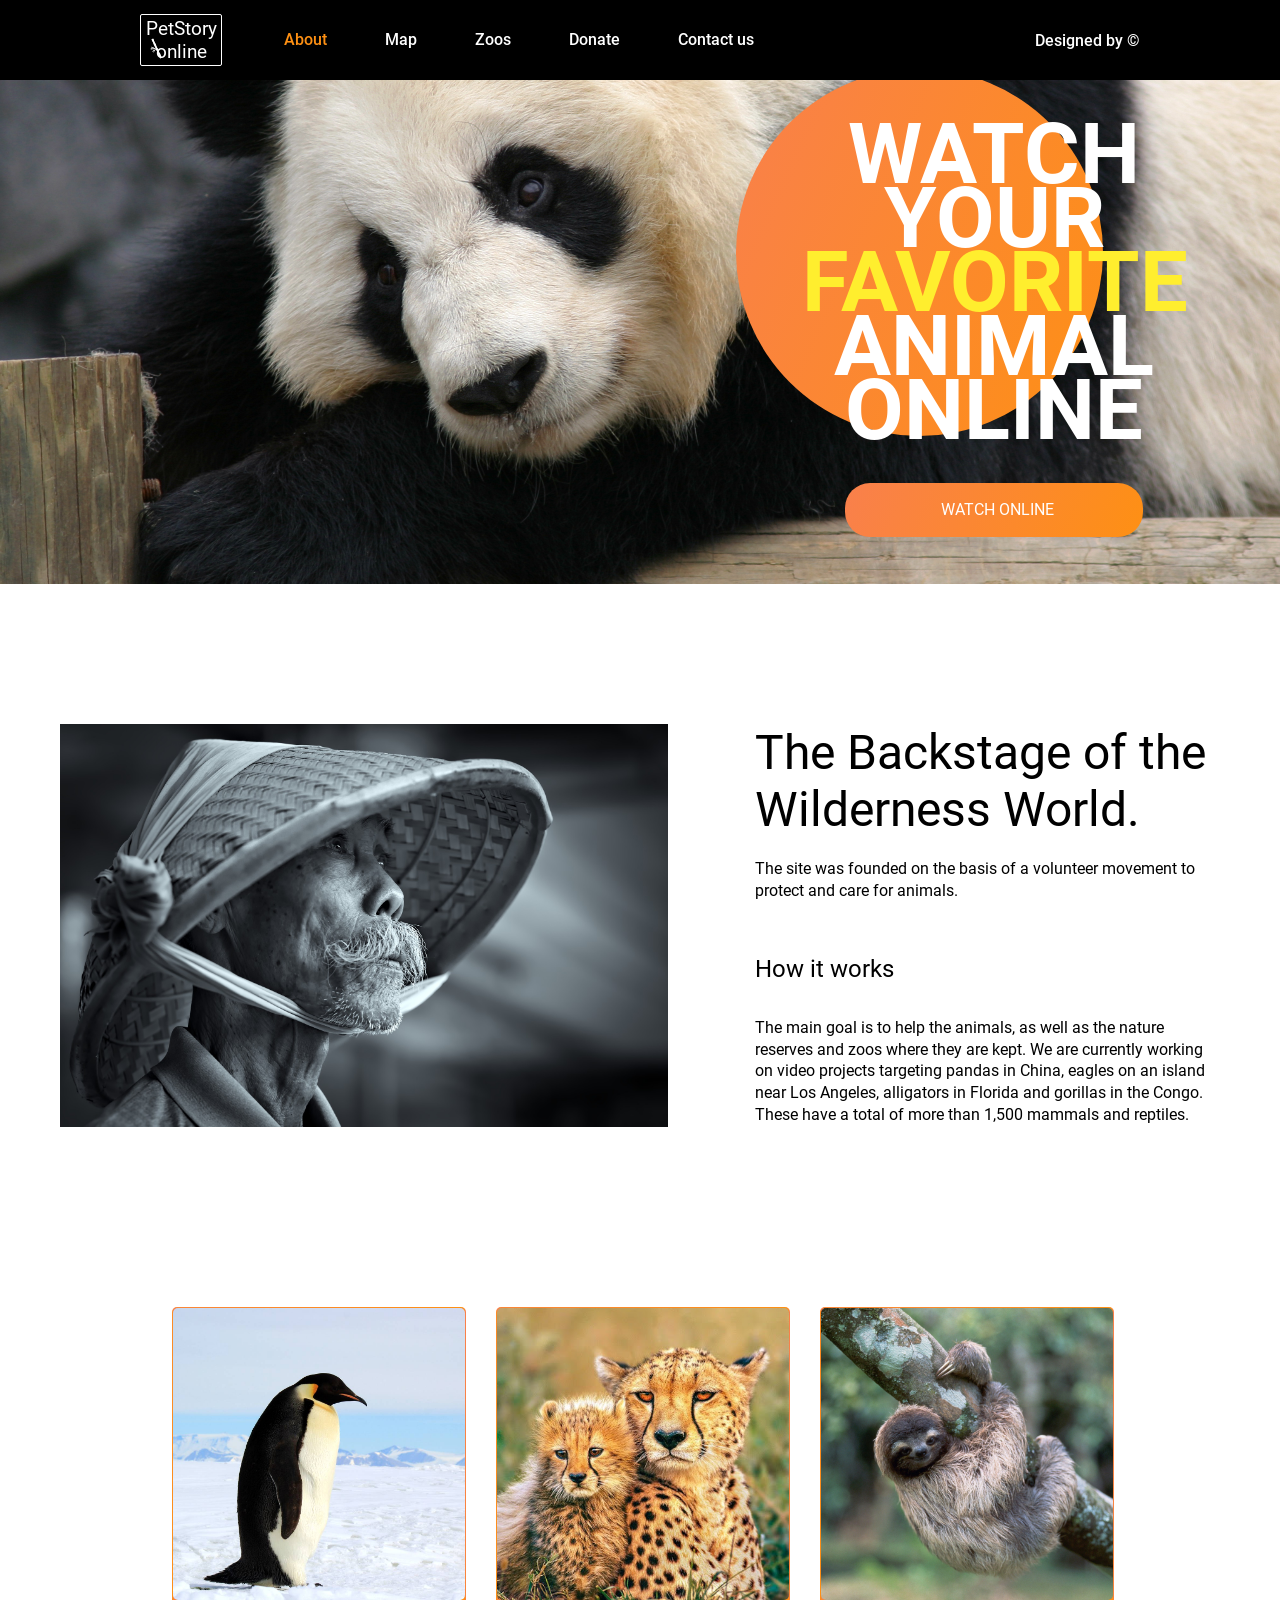
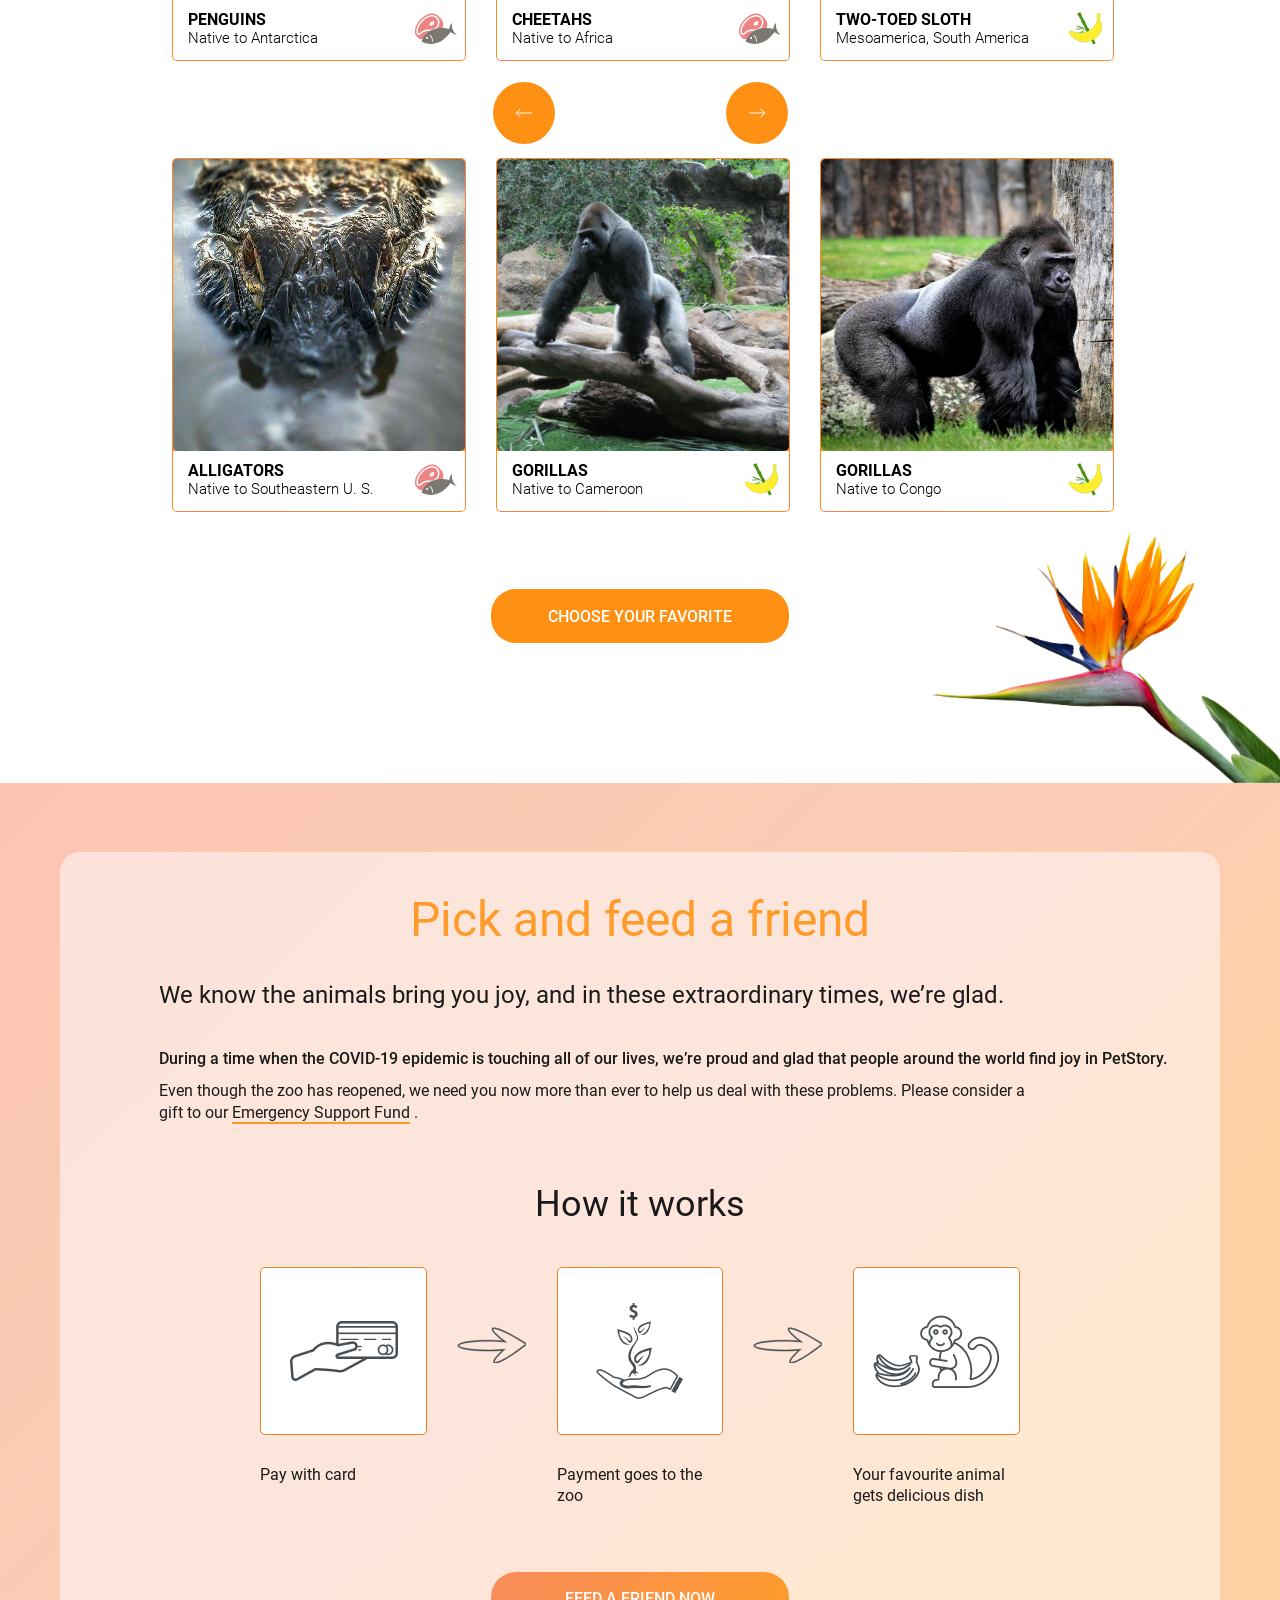
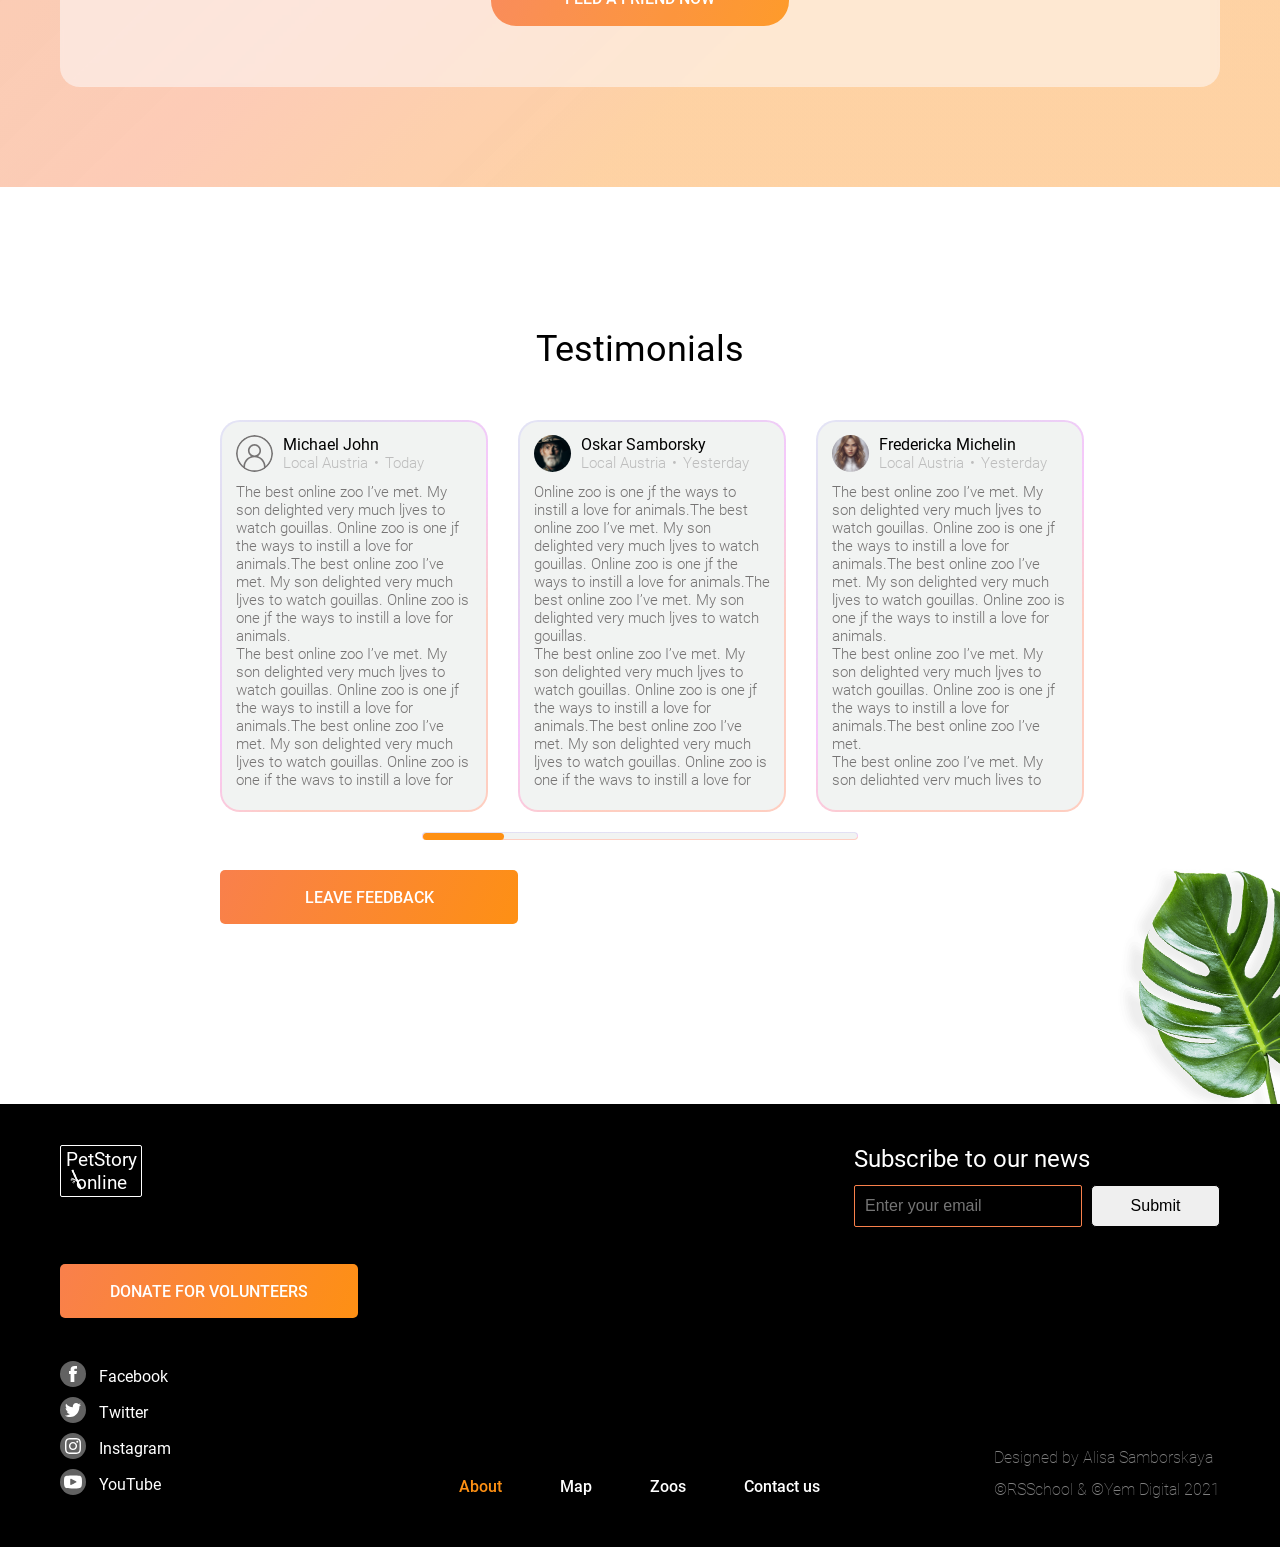
==== commit 2c9728c2: "fix: adjust pet cards hover" ====
--- a/online-zoo/pages/main/index.html
+++ b/online-zoo/pages/main/index.html
@@ -165,170 +165,160 @@
                 <div class="pets-cards-block">
                     <div class="slider">
                         <div class="item-left">
-                            
-                                <div class="pet-card eagles card2">
-                                    <div class="pet-photo"></div>
-                                    <div class="pet-text">
-                                        <div class="pet-title">Eagles</div>
-                                        <div class="pet-destination">Native to South America</div>
-                                        <div class="pet-icon"></div>
-                                    </div>
-                                </div>
-                                <div class="pet-card gorilla card3">
-                                    <div class="pet-photo"></div>
-                                    <div class="pet-text">
-                                        <div class="pet-title">Gorillas</div>
-                                        <div class="pet-destination">Native to Congo</div>
-                                        <div class="pet-icon"></div>
-                                    </div>
-                                </div>
-                                <div class="pet-card alligators card4">
-                                    <div class="pet-photo"></div>
-                                    <div class="pet-text">
-                                        <div class="pet-title">Alligators</div>
-                                        <div class="pet-destination">
-                                            <p class="alligator-first-text">Native to Southeastern U. S.</p>
-                                            <p class="alligator-second-text">Native to Southeastern United States</p>
-                                        </div>
-                                        <div class="pet-icon"></div>
-                                    </div>
-                                </div>  
-                            
-                            
-                                <div class="pet-card cheetahs card6">
-                                    <div class="pet-photo"></div>
-                                    <div class="pet-text">
-                                        <div class="pet-title">Cheetahs</div>
-                                        <div class="pet-destination">Native to Africa</div>
-                                        <div class="pet-icon"></div>
-                                    </div>
-                                </div>
-                                <div class="pet-card penguins card7">
-                                    <div class="pet-photo"></div>
-                                    <div class="pet-text">
-                                        <div class="pet-title">Penguins</div>
-                                        <div class="pet-destination">Native to Antarctica</div>
-                                        <div class="pet-icon"></div>
-                                    </div>
-                                </div>
-                                <div class="pet-card gorillas card8">
-                                    <div class="pet-photo"></div>
-                                    <div class="pet-text">
-                                        <div class="pet-title">Gorillas</div>
-                                        <div class="pet-destination">Native to Congo</div>
-                                        <div class="pet-icon"></div>
-                                    </div>
-                                </div>
-                            
+                            <div class="pet-card eagles card2">
+                                <div class="pet-photo"></div>
+                                <div class="pet-text">
+                                    <div class="pet-title">Eagles</div>
+                                    <div class="pet-destination">Native to South America</div>
+                                    <div class="pet-icon"></div>
+                                </div>
+                            </div>
+                            <div class="pet-card gorilla card3">
+                                <div class="pet-photo"></div>
+                                <div class="pet-text">
+                                    <div class="pet-title">Gorillas</div>
+                                    <div class="pet-destination">Native to Congo</div>
+                                    <div class="pet-icon"></div>
+                                </div>
+                            </div>
+                            <div class="pet-card alligators card4">
+                                <div class="pet-photo"></div>
+                                <div class="pet-text">
+                                    <div class="pet-title">Alligators</div>
+                                    <div class="pet-destination">
+                                        <p class="alligator-first-text">Native to Southeastern U. S.</p>
+                                        <p class="alligator-second-text">Native to Southeastern United States</p>
+                                    </div>
+                                    <div class="pet-icon"></div>
+                                </div>
+                            </div>
+                            <div class="pet-card cheetahs card6">
+                                <div class="pet-photo"></div>
+                                <div class="pet-text">
+                                    <div class="pet-title">Cheetahs</div>
+                                    <div class="pet-destination">Native to Africa</div>
+                                    <div class="pet-icon"></div>
+                                </div>
+                            </div>
+                            <div class="pet-card penguins card7">
+                                <div class="pet-photo"></div>
+                                <div class="pet-text">
+                                    <div class="pet-title">Penguins</div>
+                                    <div class="pet-destination">Native to Antarctica</div>
+                                    <div class="pet-icon"></div>
+                                </div>
+                            </div>
+                            <div class="pet-card gorillas card8">
+                                <div class="pet-photo"></div>
+                                <div class="pet-text">
+                                    <div class="pet-title">Gorillas</div>
+                                    <div class="pet-destination">Native to Cameroon</div>
+                                    <div class="pet-icon"></div>
+                                </div>
+                            </div>  
                         </div>
                         <div class="item-active">
-                                <div class="pet-card pandas card1">
-                                    <div class="pet-photo"></div>
-                                    <div class="pet-text">
-                                        <div class="pet-title">Giant Pandas</div>
-                                        <div class="pet-destination">Native to Southwest China</div>
-                                        <div class="pet-icon"></div>
-                                    </div>
-                                </div>
-                                <div class="pet-card eagles card2">
-                                    <div class="pet-photo"></div>
-                                    <div class="pet-text">
-                                        <div class="pet-title">Eagles</div>
-                                        <div class="pet-destination">Native to South America</div>
-                                        <div class="pet-icon"></div>
-                                    </div>
-                                </div>
-                                <div class="pet-card gorilla card3">
-                                    <div class="pet-photo"></div>
-                                    <div class="pet-text">
-                                        <div class="pet-title">Gorillas</div>
-                                        <div class="pet-destination">Native to Congo</div>
-                                        <div class="pet-icon"></div>
-                                    </div>
-                                </div>
-                            
-                            
-                                <div class="pet-card sloth card5">
-                                    <div class="pet-photo"></div>
-                                    <div class="pet-text">
-                                        <div class="pet-title">Two-toed Sloth</div>
-                                        <div class="pet-destination">Mesoamerica, South America</div>
-                                        <div class="pet-icon"></div>
-                                    </div>
-                                </div>
-                                <div class="pet-card cheetahs card6">
-                                    <div class="pet-photo"></div>
-                                    <div class="pet-text">
-                                        <div class="pet-title">Cheetahs</div>
-                                        <div class="pet-destination">Native to Africa</div>
-                                        <div class="pet-icon"></div>
-                                    </div>
-                                </div>
-                                <div class="pet-card penguins card7">
-                                    <div class="pet-photo"></div>
-                                    <div class="pet-text">
-                                        <div class="pet-title">Penguins</div>
-                                        <div class="pet-destination">Native to Antarctica</div>
-                                        <div class="pet-icon"></div>
-                                    </div>
-                                </div>
+                            <div class="pet-card pandas card1">
+                                <div class="pet-photo"></div>
+                                <div class="pet-text">
+                                    <div class="pet-title">Giant Pandas</div>
+                                    <div class="pet-destination">Native to Southwest China</div>
+                                    <div class="pet-icon"></div>
+                                </div>
+                            </div>
+                            <div class="pet-card eagles card2">
+                                <div class="pet-photo"></div>
+                                <div class="pet-text">
+                                    <div class="pet-title">Eagles</div>
+                                    <div class="pet-destination">Native to South America</div>
+                                    <div class="pet-icon"></div>
+                                </div>
+                            </div>
+                            <div class="pet-card gorilla card3">
+                                <div class="pet-photo"></div>
+                                <div class="pet-text">
+                                    <div class="pet-title">Gorillas</div>
+                                    <div class="pet-destination">Native to Congo</div>
+                                    <div class="pet-icon"></div>
+                                </div>
+                            </div>
+                            <div class="pet-card sloth card5">
+                                <div class="pet-photo"></div>
+                                <div class="pet-text">
+                                    <div class="pet-title">Two-toed Sloth</div>
+                                    <div class="pet-destination">Mesoamerica, South America</div>
+                                    <div class="pet-icon"></div>
+                                </div>
+                            </div>
+                            <div class="pet-card cheetahs card6">
+                                <div class="pet-photo"></div>
+                                <div class="pet-text">
+                                    <div class="pet-title">Cheetahs</div>
+                                    <div class="pet-destination">Native to Africa</div>
+                                    <div class="pet-icon"></div>
+                                </div>
+                            </div>
+                            <div class="pet-card penguins card7">
+                                <div class="pet-photo"></div>
+                                <div class="pet-text">
+                                    <div class="pet-title">Penguins</div>
+                                    <div class="pet-destination">Native to Antarctica</div>
+                                    <div class="pet-icon"></div>
+                                </div>
+                            </div>
                         </div>
                         <div class="item-right">
-                            
-                                <div class="pet-card alligators card4">
-                                    <div class="pet-photo"></div>
-                                    <div class="pet-text">
-                                        <div class="pet-title">Alligators</div>
-                                        <div class="pet-destination">
-                                            <p class="alligator-first-text">Native to Southeastern U. S.</p>
-                                            <p class="alligator-second-text">Native to Southeastern United States</p>
-                                        </div>
-                                        <div class="pet-icon"></div>
-                                    </div>
-                                </div>
-                                <div class="pet-card pandas card1">
-                                    <div class="pet-photo"></div>
-                                    <div class="pet-text">
-                                        <div class="pet-title">Giant Pandas</div>
-                                        <div class="pet-destination">Native to Southwest China</div>
-                                        <div class="pet-icon"></div>
-                                    </div>
-                                </div>
-                                <div class="pet-card eagles card2">
-                                    <div class="pet-photo"></div>
-                                    <div class="pet-text">
-                                        <div class="pet-title">Eagles</div>
-                                        <div class="pet-destination">Native to South America</div>
-                                        <div class="pet-icon"></div>
-                                    </div>
-                                </div> 
-                            
-                            
-                                <div class="pet-card gorillas card8">
-                                    <div class="pet-photo"></div>
-                                    <div class="pet-text">
-                                        <div class="pet-title">Gorillas</div>
-                                        <div class="pet-destination">Native to Congo</div>
-                                        <div class="pet-icon"></div>
-                                    </div>
-                                </div>
-                                <div class="pet-card sloth card5">
-                                    <div class="pet-photo"></div>
-                                    <div class="pet-text">
-                                        <div class="pet-title">Two-toed Sloth</div>
-                                        <div class="pet-destination">Mesoamerica, South America</div>
-                                        <div class="pet-icon"></div>
-                                    </div>
-                                </div>
-                                <div class="pet-card cheetahs card6">
-                                    <div class="pet-photo"></div>
-                                    <div class="pet-text">
-                                        <div class="pet-title">Cheetahs</div>
-                                        <div class="pet-destination">Native to Africa</div>
-                                        <div class="pet-icon"></div>
-                                    </div>
-                                </div>
-                            
+                            <div class="pet-card alligators card4">
+                                <div class="pet-photo"></div>
+                                <div class="pet-text">
+                                    <div class="pet-title">Alligators</div>
+                                    <div class="pet-destination">
+                                        <p class="alligator-first-text">Native to Southeastern U. S.</p>
+                                        <p class="alligator-second-text">Native to Southeastern United States</p>
+                                    </div>
+                                    <div class="pet-icon"></div>
+                                </div>
+                            </div>
+                            <div class="pet-card pandas card1">
+                                <div class="pet-photo"></div>
+                                <div class="pet-text">
+                                    <div class="pet-title">Giant Pandas</div>
+                                    <div class="pet-destination">Native to Southwest China</div>
+                                    <div class="pet-icon"></div>
+                                </div>
+                            </div>
+                            <div class="pet-card eagles card2">
+                                <div class="pet-photo"></div>
+                                <div class="pet-text">
+                                    <div class="pet-title">Eagles</div>
+                                    <div class="pet-destination">Native to South America</div>
+                                    <div class="pet-icon"></div>
+                                </div>
+                            </div> 
+                            <div class="pet-card gorillas card8">
+                                <div class="pet-photo"></div>
+                                <div class="pet-text">
+                                    <div class="pet-title">Gorillas</div>
+                                    <div class="pet-destination">Native to Cameroon</div>
+                                    <div class="pet-icon"></div>
+                                </div>
+                            </div>
+                            <div class="pet-card sloth card5">
+                                <div class="pet-photo"></div>
+                                <div class="pet-text">
+                                    <div class="pet-title">Two-toed Sloth</div>
+                                    <div class="pet-destination">Mesoamerica, South America</div>
+                                    <div class="pet-icon"></div>
+                                </div>
+                            </div>
+                            <div class="pet-card cheetahs card6">
+                                <div class="pet-photo"></div>
+                                <div class="pet-text">
+                                    <div class="pet-title">Cheetahs</div>
+                                    <div class="pet-destination">Native to Africa</div>
+                                    <div class="pet-icon"></div>
+                                </div>
+                            </div>  
                         </div>
                     </div>
                 </div>
--- a/online-zoo/pages/main/style.css
+++ b/online-zoo/pages/main/style.css
@@ -461,6 +461,26 @@
     animation-duration: 1.5s;
 }
 
+@keyframes move-right-tablet {
+    from {left: -648px;}
+    to {left: -1296px;}
+}
+
+.transition-right-tablet {
+    animation-name: move-right-tablet;
+    animation-duration: 1.5s;
+}
+
+@keyframes move-left-tablet {
+    from {left: -648px;}
+    to {left: 0;}
+}
+  
+.transition-left-tablet {
+    animation-name: move-left-tablet;
+    animation-duration: 1.5s;
+}
+
 .item-active,
 .item-left,
 .item-right {
@@ -490,7 +510,6 @@
     border-radius: 5px;
     border: 1px solid transparent;
     background: linear-gradient(113.96deg, #F9804B 0%, #FE9013 100%);
-    cursor: pointer;
 }
 
 .pet-photo {
@@ -584,17 +603,19 @@
     display: none;
 }
 
-.text-hover {
+.pet-card:hover .pet-title,
+.pet-card:hover .pet-destination
+ {
     color: white;
     transform: translateY(-70px);
     font-size: 22px;
 }
 
-.icon-hover {
+.pet-card:hover .pet-icon {
     transform: translateY(-55px);
 }
 
-.card-transform {
+.pet-card:hover .pet-photo {
     border-radius: 5px;
     transform: scale(1.06);
     filter: brightness(50%);
@@ -643,6 +664,7 @@
     border: none;
     cursor: pointer;
     transition: 0.2s;
+    z-index: 1;
 }
 
 .button-left {
@@ -1330,7 +1352,7 @@
     text-decoration: none;
 }
 
-.credits-link-hover {
+.credits-link:hover .credits-text {
     color: #4B9200;
     border-bottom: 2px solid #4B9200;
 }
@@ -1407,7 +1429,8 @@
         height: 17%;
     }
 
-    .text-hover {
+    .pet-card:hover .pet-title,
+    .pet-card:hover .pet-destination {
         transform: translateY(-60px);
         font-size: 18px;
     }
@@ -1420,6 +1443,12 @@
     .slider-buttons {
         gap: 171px;
         top: -30px;
+    }
+
+    .choose-button {
+        margin-bottom: 70px;
+        position: relative;
+        top: -70px;
     }
 
     .donations-wrapper {
@@ -1502,10 +1531,6 @@
     .penguins { grid-area: penguins; }
     .gorillas { grid-area: gorillas; }
     .sloth { grid-area: sloth; }
-
-    .choose-button {
-        margin-bottom: 140px;
-    }
 
     .flower-left {
         left: -192px;
@@ -1646,14 +1671,31 @@
         max-width: 638px;
     }
 
+    .transition-left {
+        animation-duration: 1s;
+    }
+  
+    .transition-right {
+        animation-duration: 1s;
+    }    
+
     .slider-buttons {
         gap: 30px;
-        z-index: 1;
+    }
+
+    .item-active,
+    .item-left,
+    .item-right {
+        width: 618px;
+    }
+
+    .slider {
+        left: -648px;
     }
 
     .pet-card:nth-of-type(3),
     .pet-card:nth-of-type(6) {
-        opacity: 0;
+        display: none;
     }
 
     .paying-block {
@@ -1773,6 +1815,7 @@
     .backstage-wrapper {
         height: auto;
         align-items: flex-start;
+        margin-bottom: 40px;
     }
 
     .backstage-image {
@@ -1982,12 +2025,14 @@
             "penguins gorillas"; 
     }
 
-    .item-active {
+    .item-active,
+    .item-left,
+    .item-right {
         height: 820px;
     }
 
     .slider-buttons {
-        top: -57px;
+        top: -30px;
     }
 
     .pets-cards-wrapper {
@@ -2053,7 +2098,8 @@
         background-size: 75% 58%;
     }
 
-    .text-hover {
+    .pet-card:hover .pet-title,
+    .pet-card:hover .pet-destination {
         font-size: 14px;
     }
 
@@ -2063,7 +2109,9 @@
     }
 
     .choose-button {
-        margin-bottom: 100px;
+        margin-bottom: 35px;
+        position: relative;
+        top: -65px;
     }
 
     .flower-left {
@@ -2224,13 +2272,18 @@
     
     .second-row,
     .slider-buttons,
-    .pet-card:nth-of-type(5),
+    .pet-card:nth-of-type(3),
     .pet-card:nth-child(6) {
         display: none;
     }
 
     .pets-cards-block {
         padding: 10px 0;
+    }
+
+    .choose-button {
+        top: 0;
+        margin-bottom: 100px;
     }
 
     .item-active {
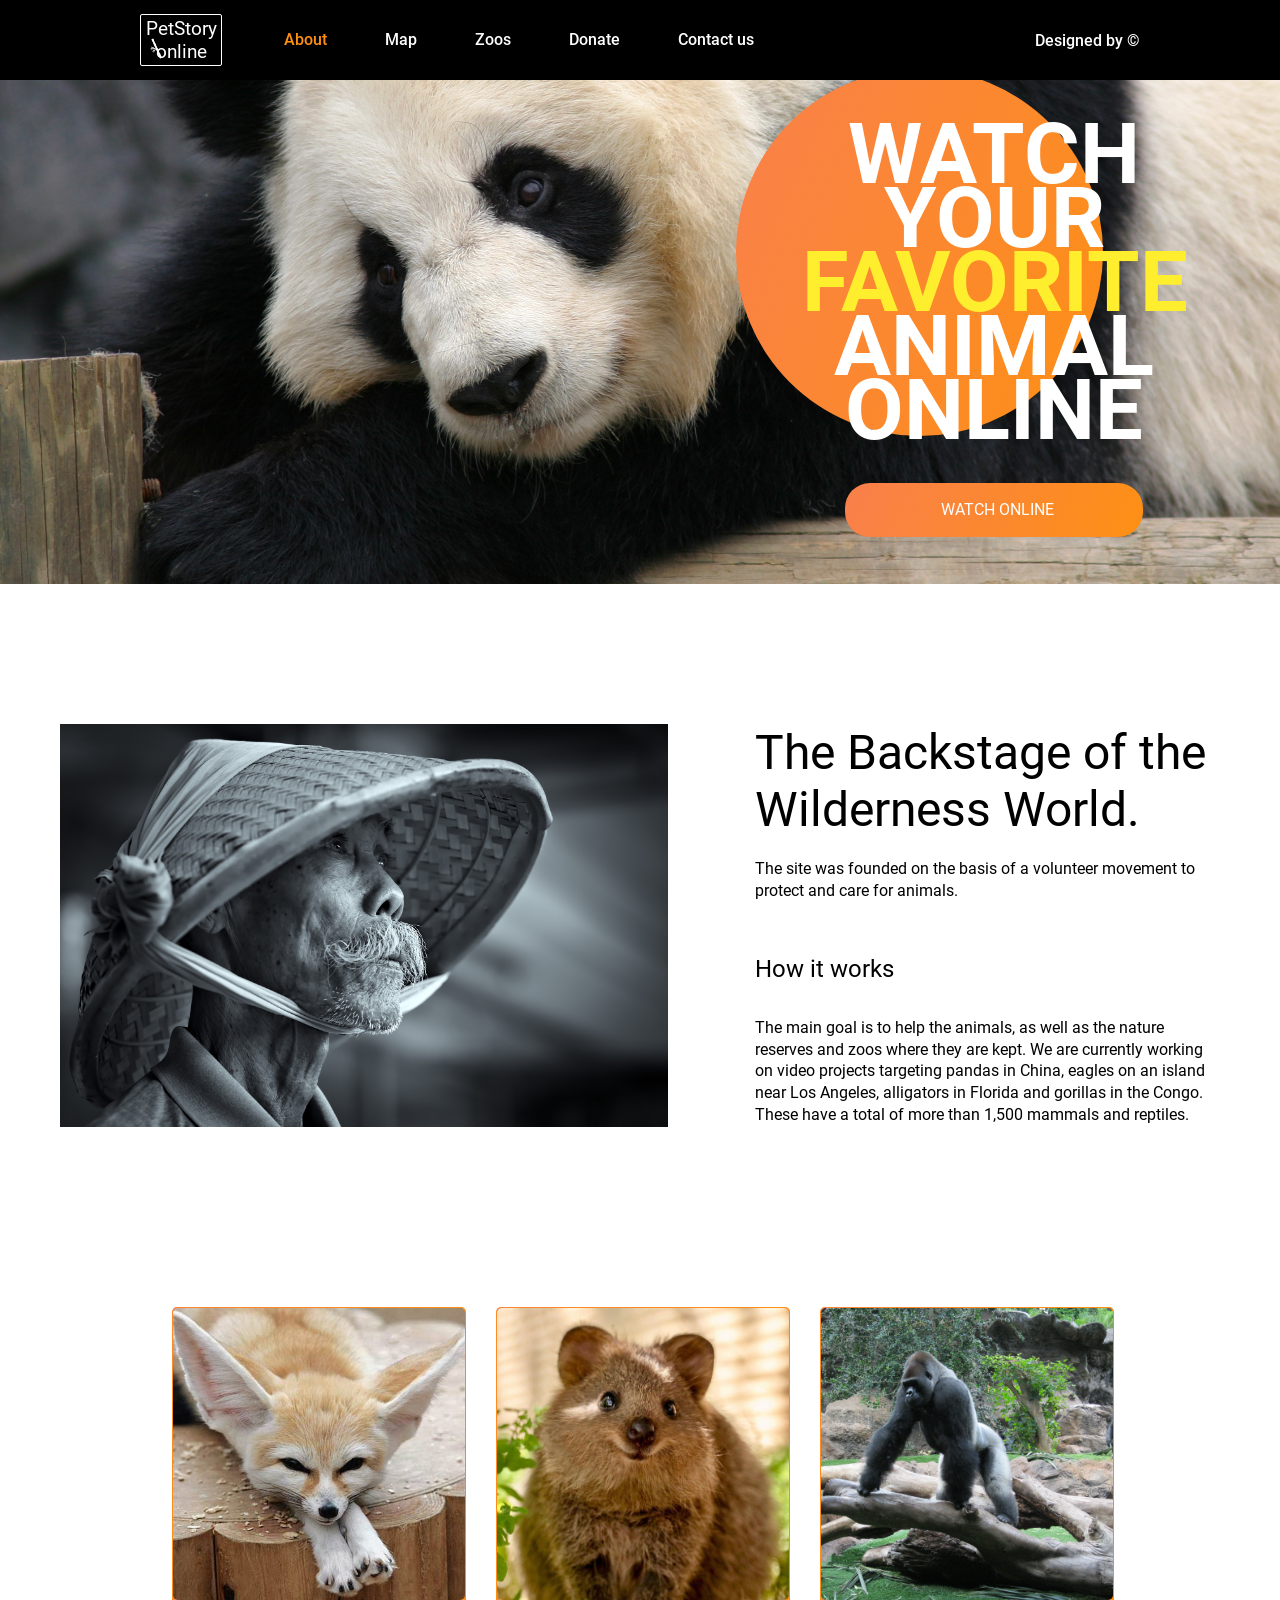
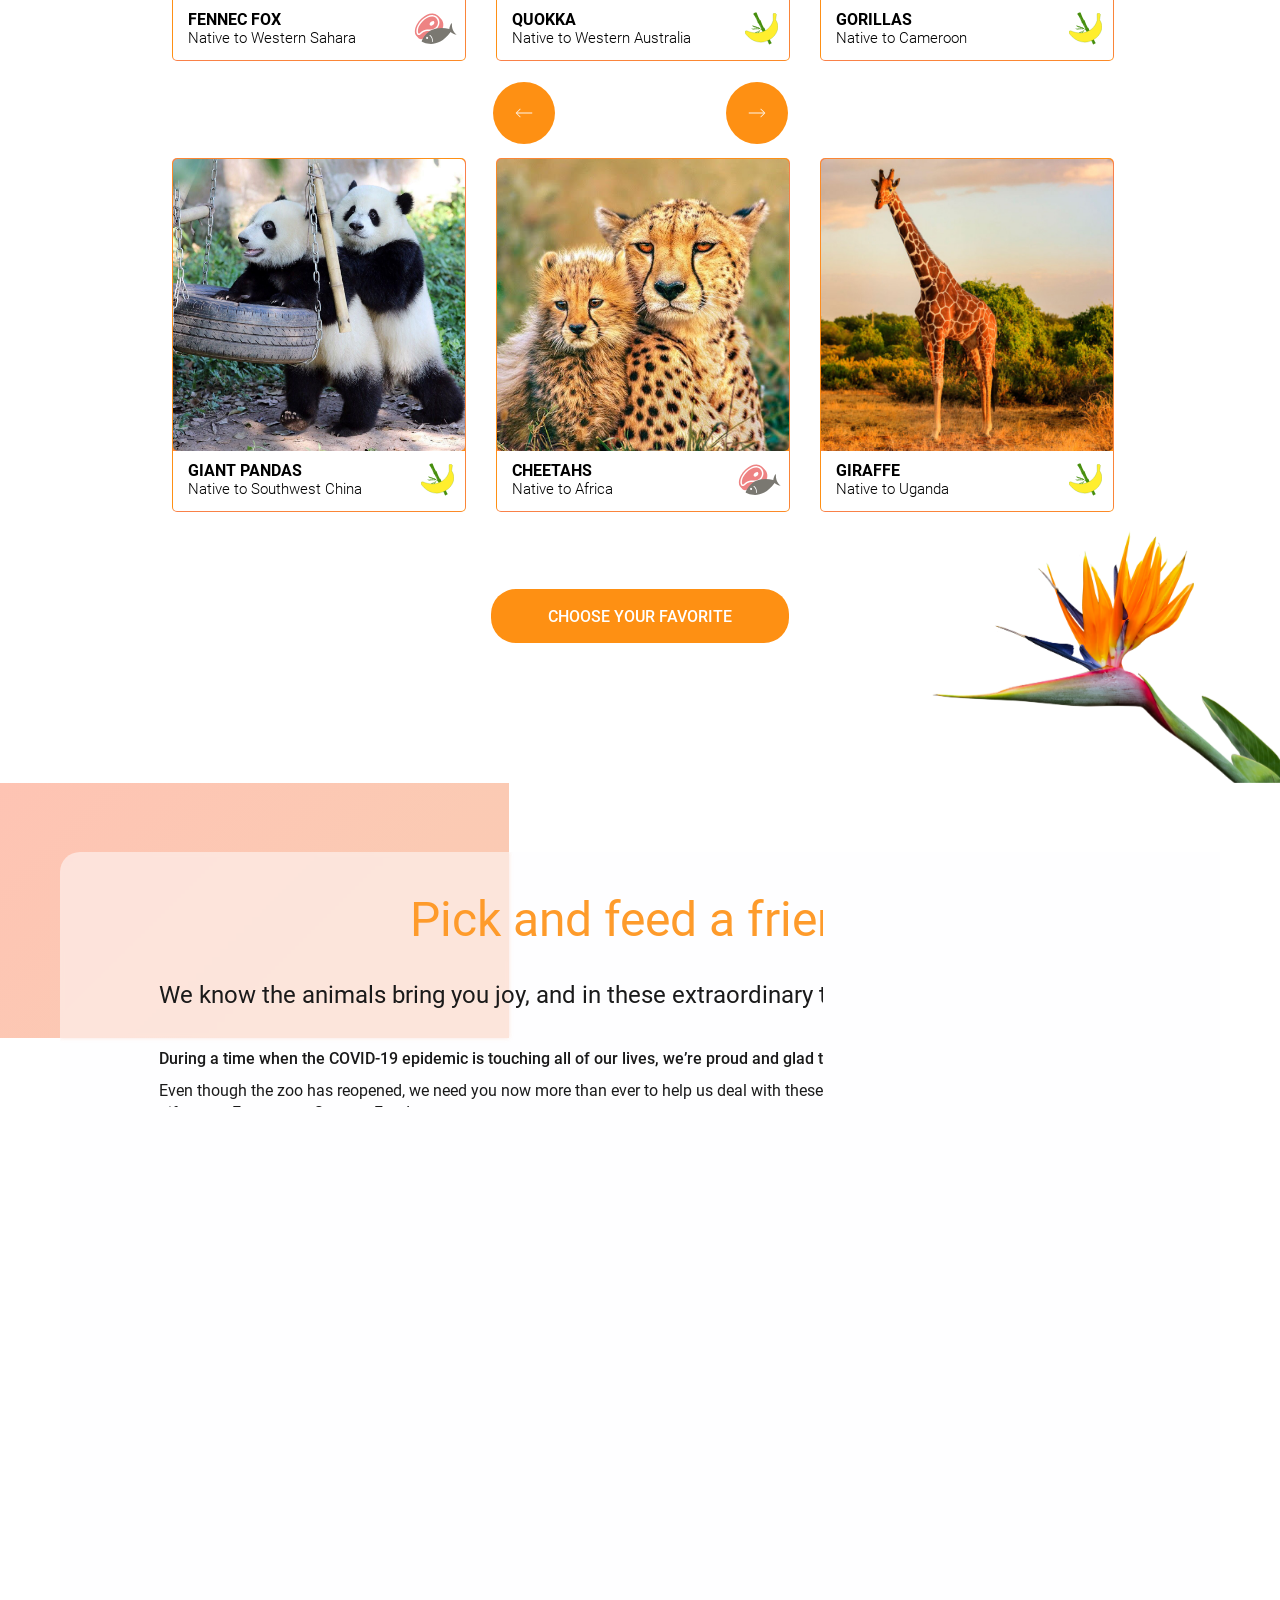
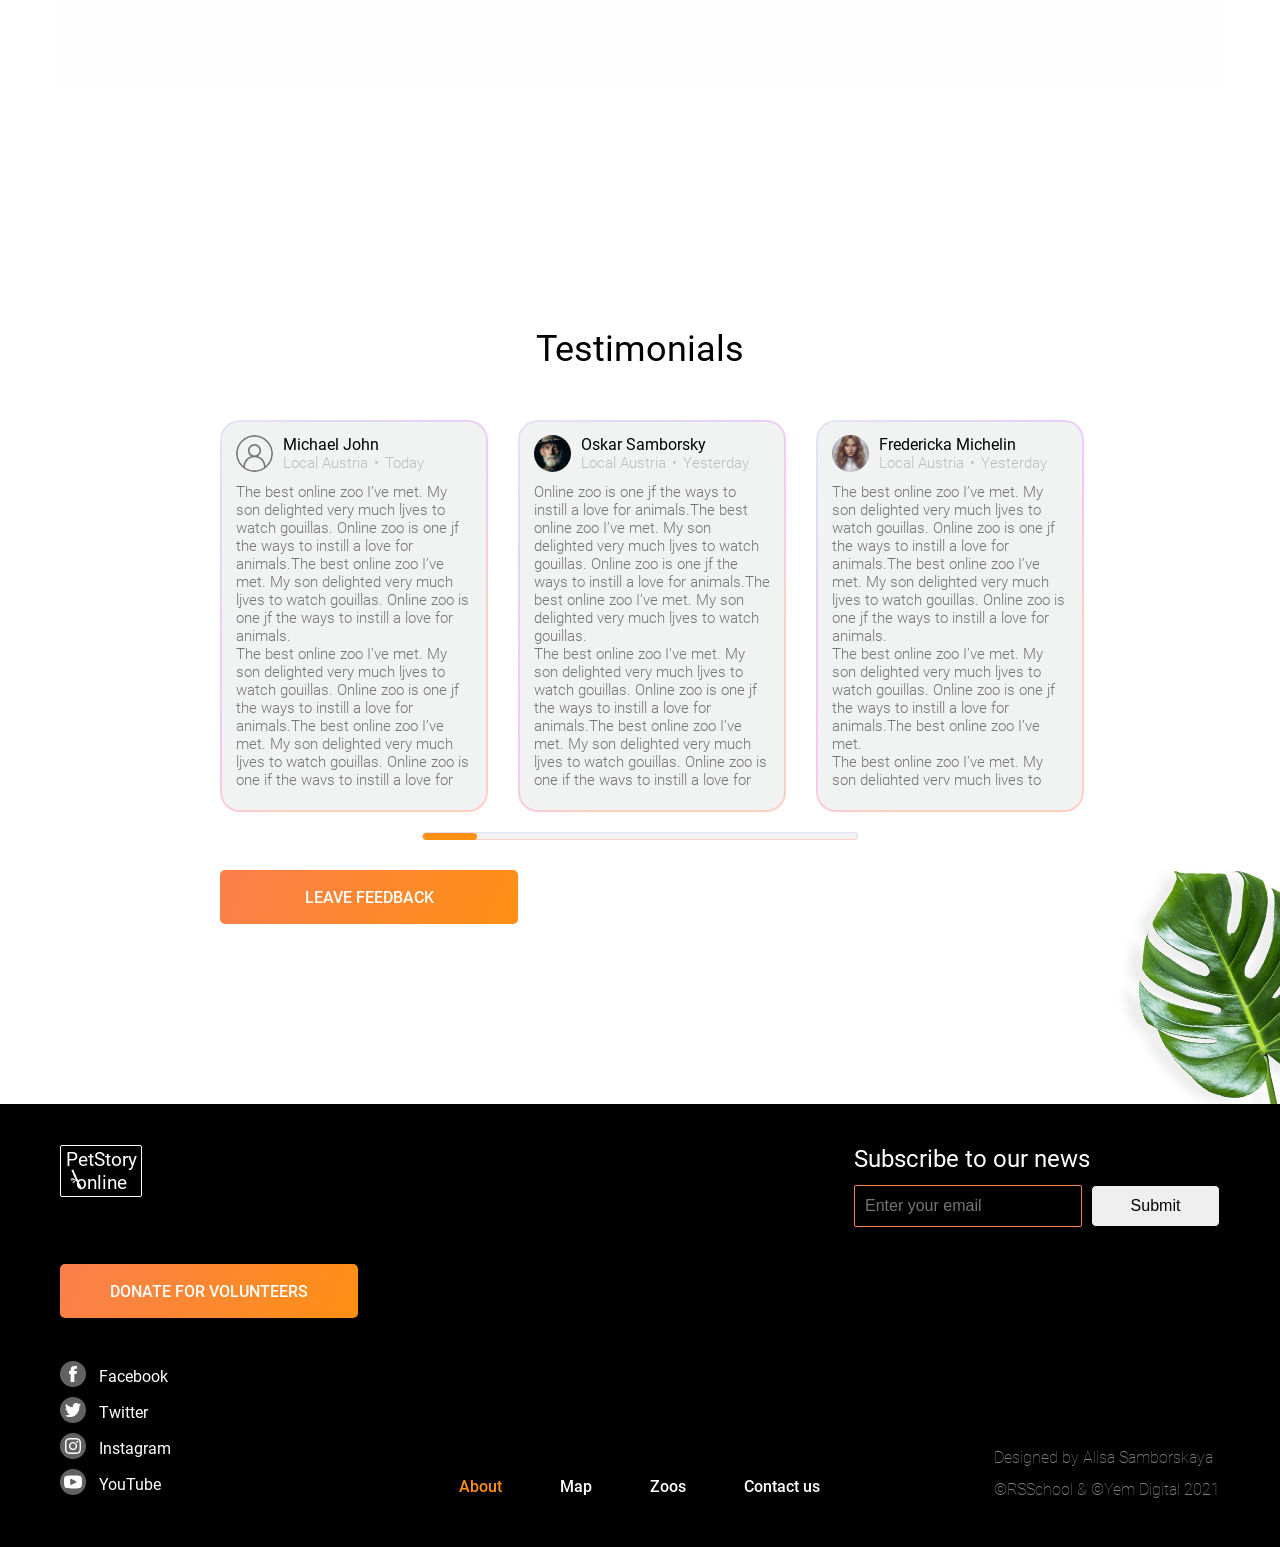
==== commit 4565d8af: "feat: add animals cards to slider" ====
--- a/online-zoo/pages/main/index.html
+++ b/online-zoo/pages/main/index.html
@@ -165,46 +165,43 @@
                 <div class="pets-cards-block">
                     <div class="slider">
                         <div class="item-left">
-                            <div class="pet-card eagles card2">
-                                <div class="pet-photo"></div>
-                                <div class="pet-text">
-                                    <div class="pet-title">Eagles</div>
-                                    <div class="pet-destination">Native to South America</div>
-                                    <div class="pet-icon"></div>
-                                </div>
-                            </div>
-                            <div class="pet-card gorilla card3">
-                                <div class="pet-photo"></div>
-                                <div class="pet-text">
-                                    <div class="pet-title">Gorillas</div>
-                                    <div class="pet-destination">Native to Congo</div>
-                                    <div class="pet-icon"></div>
-                                </div>
-                            </div>
-                            <div class="pet-card alligators card4">
-                                <div class="pet-photo"></div>
-                                <div class="pet-text">
-                                    <div class="pet-title">Alligators</div>
-                                    <div class="pet-destination">
-                                        <p class="alligator-first-text">Native to Southeastern U. S.</p>
-                                        <p class="alligator-second-text">Native to Southeastern United States</p>
-                                    </div>
-                                    <div class="pet-icon"></div>
-                                </div>
-                            </div>
-                            <div class="pet-card cheetahs card6">
-                                <div class="pet-photo"></div>
-                                <div class="pet-text">
-                                    <div class="pet-title">Cheetahs</div>
-                                    <div class="pet-destination">Native to Africa</div>
-                                    <div class="pet-icon"></div>
-                                </div>
-                            </div>
-                            <div class="pet-card penguins card7">
-                                <div class="pet-photo"></div>
-                                <div class="pet-text">
-                                    <div class="pet-title">Penguins</div>
-                                    <div class="pet-destination">Native to Antarctica</div>
+                            <div class="pet-card giraffe card9">
+                                <div class="pet-photo"></div>
+                                <div class="pet-text">
+                                    <div class="pet-title">Giraffe</div>
+                                    <div class="pet-destination">Native to Uganda</div>
+                                    <div class="pet-icon"></div>
+                                </div>
+                            </div>
+                            <div class="pet-card red-panda card10">
+                                <div class="pet-photo"></div>
+                                <div class="pet-text">
+                                    <div class="pet-title">Red panda</div>
+                                    <div class="pet-destination">Native to Eastern Himalayas</div>
+                                    <div class="pet-icon"></div>
+                                </div>
+                            </div>
+                            <div class="pet-card quokka card11">
+                                <div class="pet-photo"></div>
+                                <div class="pet-text">
+                                    <div class="pet-title">Quokka</div>
+                                    <div class="pet-destination">Native to Western Australia</div>
+                                    <div class="pet-icon"></div>
+                                </div>
+                            </div>
+                            <div class="pet-card koala card12">
+                                <div class="pet-photo"></div>
+                                <div class="pet-text">
+                                    <div class="pet-title">Koala</div>
+                                    <div class="pet-destination">Native to Eastern Australia</div>
+                                    <div class="pet-icon"></div>
+                                </div>
+                            </div>
+                            <div class="pet-card fennec card13">
+                                <div class="pet-photo"></div>
+                                <div class="pet-text">
+                                    <div class="pet-title">Fennec fox</div>
+                                    <div class="pet-destination">Native to Western Sahara</div>
                                     <div class="pet-icon"></div>
                                 </div>
                             </div>
--- a/online-zoo/pages/main/style.css
+++ b/online-zoo/pages/main/style.css
@@ -448,7 +448,7 @@
   
 .transition-right {
     animation-name: move-right;
-    animation-duration: 1.5s;
+    animation-duration: 1.2s;
 }
   
 @keyframes move-left {
@@ -575,6 +575,41 @@
     background-size: cover;
 }
 
+.card9 > .pet-photo {
+    background-image: url('../../assets/images/giraffe.jpg');
+    background-repeat: no-repeat;
+    background-position: center;
+    background-size: cover;
+}
+
+.card10 > .pet-photo {
+    background-image: url('../../assets/images/red_panda.jpg');
+    background-repeat: no-repeat;
+    background-position: center;
+    background-size: cover;
+}
+
+.card11 > .pet-photo {
+    background-image: url('../../assets/images/quokka.jpg');
+    background-repeat: no-repeat;
+    background-position: center;
+    background-size: cover;
+}
+
+.card12 > .pet-photo {
+    background-image: url('../../assets/images/koala.jpg');
+    background-repeat: no-repeat;
+    background-position: center;
+    background-size: cover;
+}
+
+.card13 > .pet-photo {
+    background-image: url('../../assets/images/fennec_fox.jpg');
+    background-repeat: no-repeat;
+    background-position: center;
+    background-size: cover;
+}
+
 .pet-text {
     width: 100%;
     height: 14%;
@@ -604,8 +639,7 @@
 }
 
 .pet-card:hover .pet-title,
-.pet-card:hover .pet-destination
- {
+.pet-card:hover .pet-destination {
     color: white;
     transform: translateY(-70px);
     font-size: 22px;
@@ -621,6 +655,9 @@
     filter: brightness(50%);
 }
 
+.koala > .pet-text > .pet-icon,
+.quokka > .pet-text > .pet-icon,
+.giraffe > .pet-text > .pet-icon,
 .pandas > .pet-text > .pet-icon,
 .gorilla > .pet-text > .pet-icon,
 .sloth > .pet-text > .pet-icon,
@@ -634,6 +671,8 @@
     transition: 0.2s;
 }
 
+.fennec > .pet-text > .pet-icon,
+.red-panda > .pet-text > .pet-icon,
 .eagles > .pet-text > .pet-icon,
 .alligators > .pet-text > .pet-icon,
 .cheetahs > .pet-text > .pet-icon,
@@ -913,7 +952,7 @@
     width: 100%;
     max-width: 1160px;
     margin-bottom: 18px;
-    transition: 0.5s;
+    transition: 1s;
 }
 
 .testimonials-popups {
@@ -1088,7 +1127,7 @@
 
 input[type=range]::-webkit-slider-thumb {
     -webkit-appearance: none;
-    width: 18.7%;
+    width: 12.5%;
     height: 7px;
     border-radius: 5px;
     background-color:#FE9013;
@@ -1097,7 +1136,7 @@
 }
 
 input[type=range]::-moz-range-thumb {
-    width: 18.7%;
+    width: 12.5%;
     height: 7px;
     border-radius: 5px;
     background-color:#FE9013;
@@ -1671,11 +1710,11 @@
         max-width: 638px;
     }
 
-    .transition-left {
+    .transition-left-tablet {
         animation-duration: 1s;
     }
   
-    .transition-right {
+    .transition-right-tablet {
         animation-duration: 1s;
     }    
 
@@ -2074,6 +2113,9 @@
         display: block;
     }
 
+    .koala > .pet-text > .pet-icon,
+    .quokka > .pet-text > .pet-icon,
+    .giraffe > .pet-text > .pet-icon,
     .pandas > .pet-text > .pet-icon,
     .gorilla > .pet-text > .pet-icon,
     .sloth > .pet-text > .pet-icon,
@@ -2086,6 +2128,8 @@
         background-size: 87% 87%;
     }
     
+    .fennec > .pet-text > .pet-icon,
+    .red-panda > .pet-text > .pet-icon,
     .eagles > .pet-text > .pet-icon,
     .alligators > .pet-text > .pet-icon,
     .cheetahs > .pet-text > .pet-icon,
